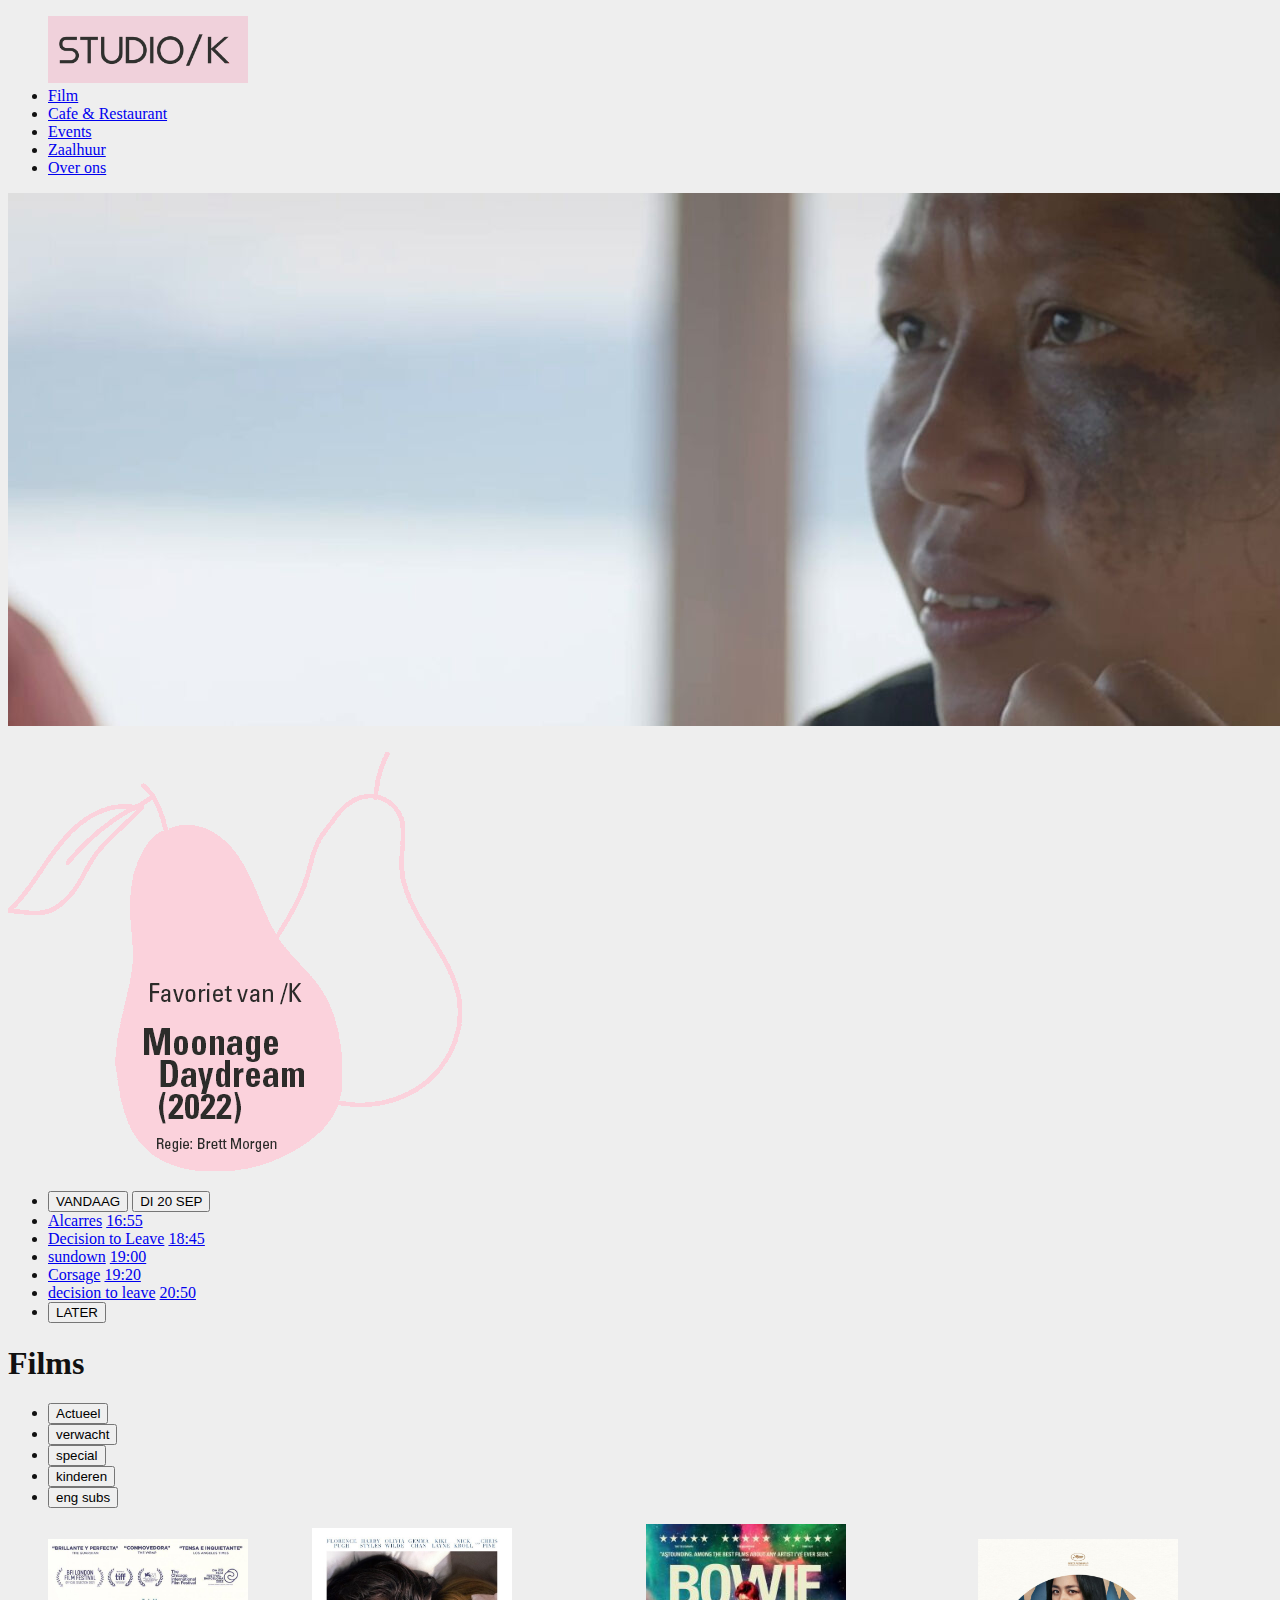
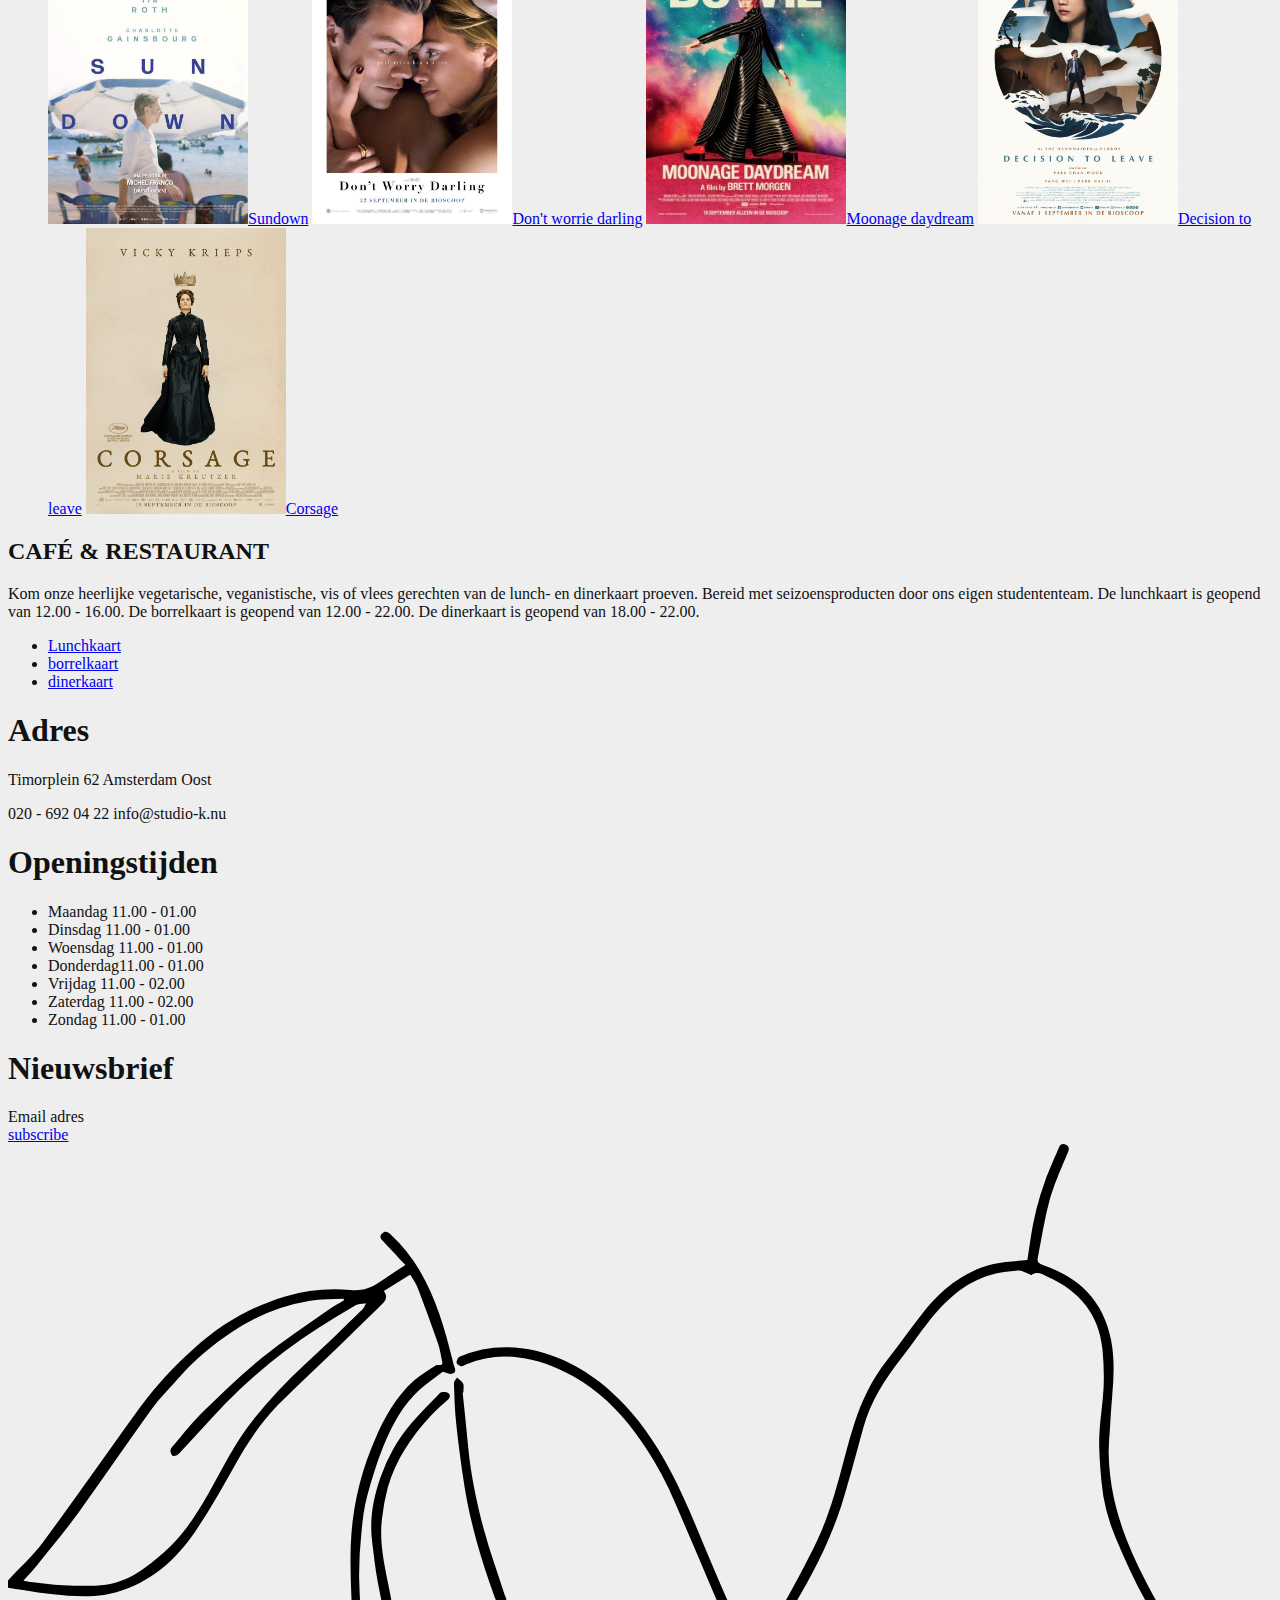
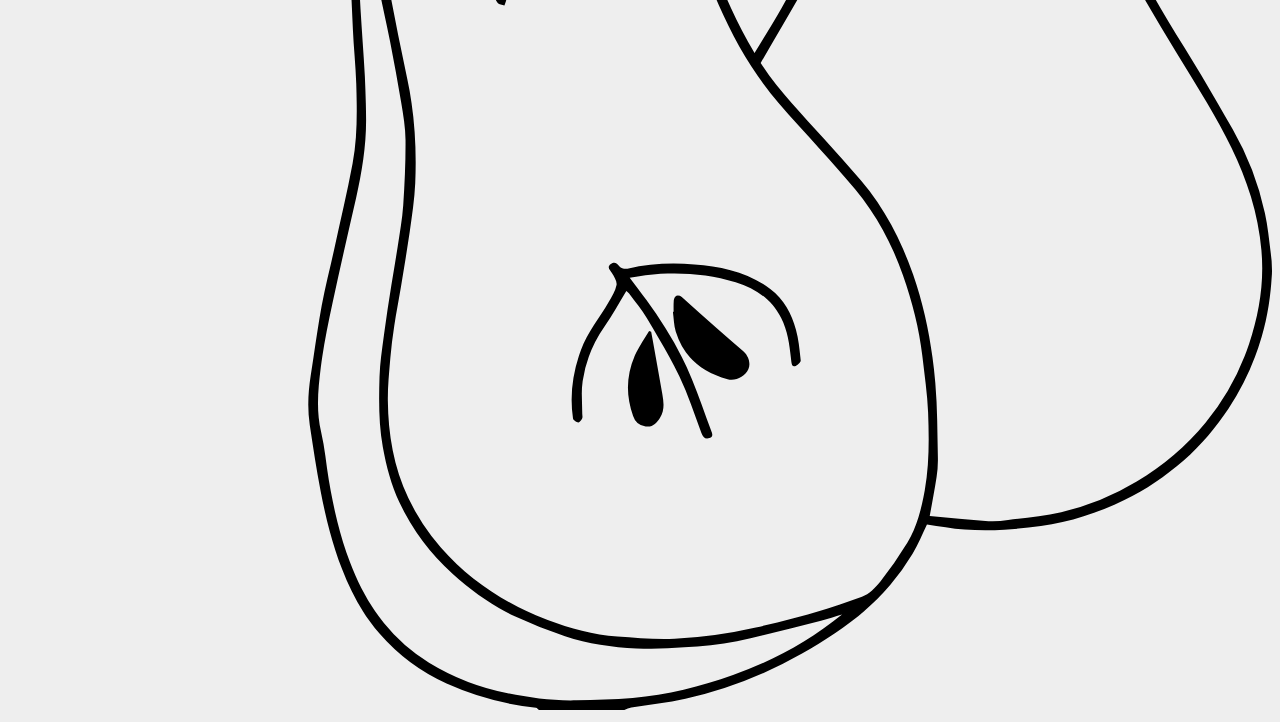
==== index.html @ 89d4f63c "Add files via upload" ====
<!DOCTYPE html>
<html lang="nl">
<head>
    <meta charset="UTF-8">
    <meta name="author" content="Tess van der Sluis">
    <meta name="viewport" content="width=device-width, initial-scale=1">
    <link rel="STYLESHEET" href="styles/style.css" type="text/css">
    <title>studio-k</title>

    <link rel="preconnect" href="https://fonts.googleapis.com"> 
<link rel="preconnect" href="https://fonts.gstatic.com" crossorigin> 
<link href="https://fonts.googleapis.com/css2?family=Open+Sans&display=swap" rel="stylesheet">


<link rel="preconnect" href="https://fonts.googleapis.com"> 
<link rel="preconnect" href="https://fonts.gstatic.com" crossorigin> 
<link href="https://fonts.googleapis.com/css2?family=Open+Sans&family=Roboto:wght@500&display=swap" rel="stylesheet">
</head>


<body>
    <header>
        <nav>
            <ul>
                <img src="images/logo-studio:k.png" alt="logo studio-k" width="200px">
                <li> <a href="#">Film</a></li>
                <li> <a href="#">Cafe & Restaurant</a></li>
                <li> <a href="#">Events</a></li>
                <li> <a href="#">Zaalhuur</a></li>
                <li> <a href="#">Over ons</a></li>
            </ul>
        </nav>
    </header>
    
    <main>
        <section> 
            <img src="images/appelsap.jpg" alt="header foto film">
            <a href=""><img src="images/favorietvank-1.png" alt=""></a>
            <ul>
            <li><button>VANDAAG</button> <button><date>DI 20 SEP</date></button></li>
            <li><a href="#">Alcarres</a> <a href="#"><time> 16:55</time></a></li>
            <li><a href="#">Decision to Leave</a> <a href="#"><time> 18:45</time></a></li>
            <li><a href="#">sundown</a> <a href="#"><time> 19:00</time></a></li>
            <li><a href="#">Corsage</a> <a href="#"><time> 19:20</time></a></li>
            <li><a href="#">decision to leave</a> <a href="#"><time> 20:50</time></a></li>
            <li><button>LATER</button></li>
        </ul>
        </section>

        <section>
            <h1> Films</h1>
            <ul>
                <li><button>Actueel </button></li>
                <li><button>verwacht </button></li>
                <li><button>special </button></li>
                <li><button>kinderen </button></li>
                <li><button>eng subs </button></li>
            </ul>

            <ul>
                <il> <img src="images/Sundown-filmposter-717x1024.jpg" alt="cover film sundown" width="200px"><a href="#">Sundown</a></il>

                <il> <img src="images/2303_pos-691x1024.jpg" width="200px" alt="cover film sundown"><a href="#">Don't worrie darling</a></il>

                <il> <img src="images/daydream.jpeg" width="200px" alt="cover film sundown"><a href="#">Moonage daydream</a></il>

                <il> <img src="images/Decision-to-Leave.jpg" width="200px" alt="cover film sundown"><a href="#">Decision to leave</a></il>

                <il> <img src="images/2217_pos-717x1024.jpg" width="200px" alt="cover film sundown"><a href="#">Corsage</a></il>
            </ul>
        </section>

        <section>
        <h2>CAFÉ & RESTAURANT</h2>
        <p>Kom onze heerlijke vegetarische, veganistische, vis of vlees gerechten van de lunch- en dinerkaart proeven. Bereid met seizoensproducten door ons eigen studententeam.

            De lunchkaart is geopend van 12.00 - 16.00.
            
            De borrelkaart is geopend van 12.00 - 22.00.
            
            De dinerkaart is geopend van 18.00 - 22.00.
        </p>
        <ul>
            <li><a href="#">Lunchkaart</a></li>
            <li><a href="#">borrelkaart</a></li>
            <li><a href="#">dinerkaart</a></li>
        </ul>


        </section>
    </main>
    <footer>
        <h1>Adres</h1>
        <p>Timorplein 62
            Amsterdam Oost</p>

            <p>020 - 692 04 22
                info@studio-k.nu</p>

                <h1>Openingstijden</h1>
                <ul>
                <li>Maandag <time>11.00 - 01.00</time></li> 
                <li>Dinsdag <time>11.00 - 01.00</time></li>
                <li>Woensdag <time>11.00 - 01.00</time></li>
                <li>Donderdag<time>11.00 - 01.00</time></li>
                <li>Vrijdag <time>11.00 - 02.00</time></li>
                <li>Zaterdag <time>11.00 - 02.00</time></li>
                <li>Zondag <time>11.00 - 01.00</time></li>
                </ul>  

                <h1>Nieuwsbrief</h1>
                <form action="email">Email adres</form>
                <a href="#">subscribe</a>

                <img src="images/peer (1).svg" alt="peer">

    </footer>
</body></html>
---- styles/style.css ----
/**************/
/* CSS REMEDY */
/**************/
*, *::after, *::before {
  box-sizing:border-box;  
}

button, summary {
	cursor: pointer;
}





/*********************/
/* CUSTOM PROPERTIES */
/*********************/
:root {
	/* startje */
	--color-text:#111;
	--color-background:#eee;
}





/****************/
/* JOUW STYLING */
/****************/

/* jouw code */

body {
  color:var(--color-text);
  background-color:var(--color-background);
}
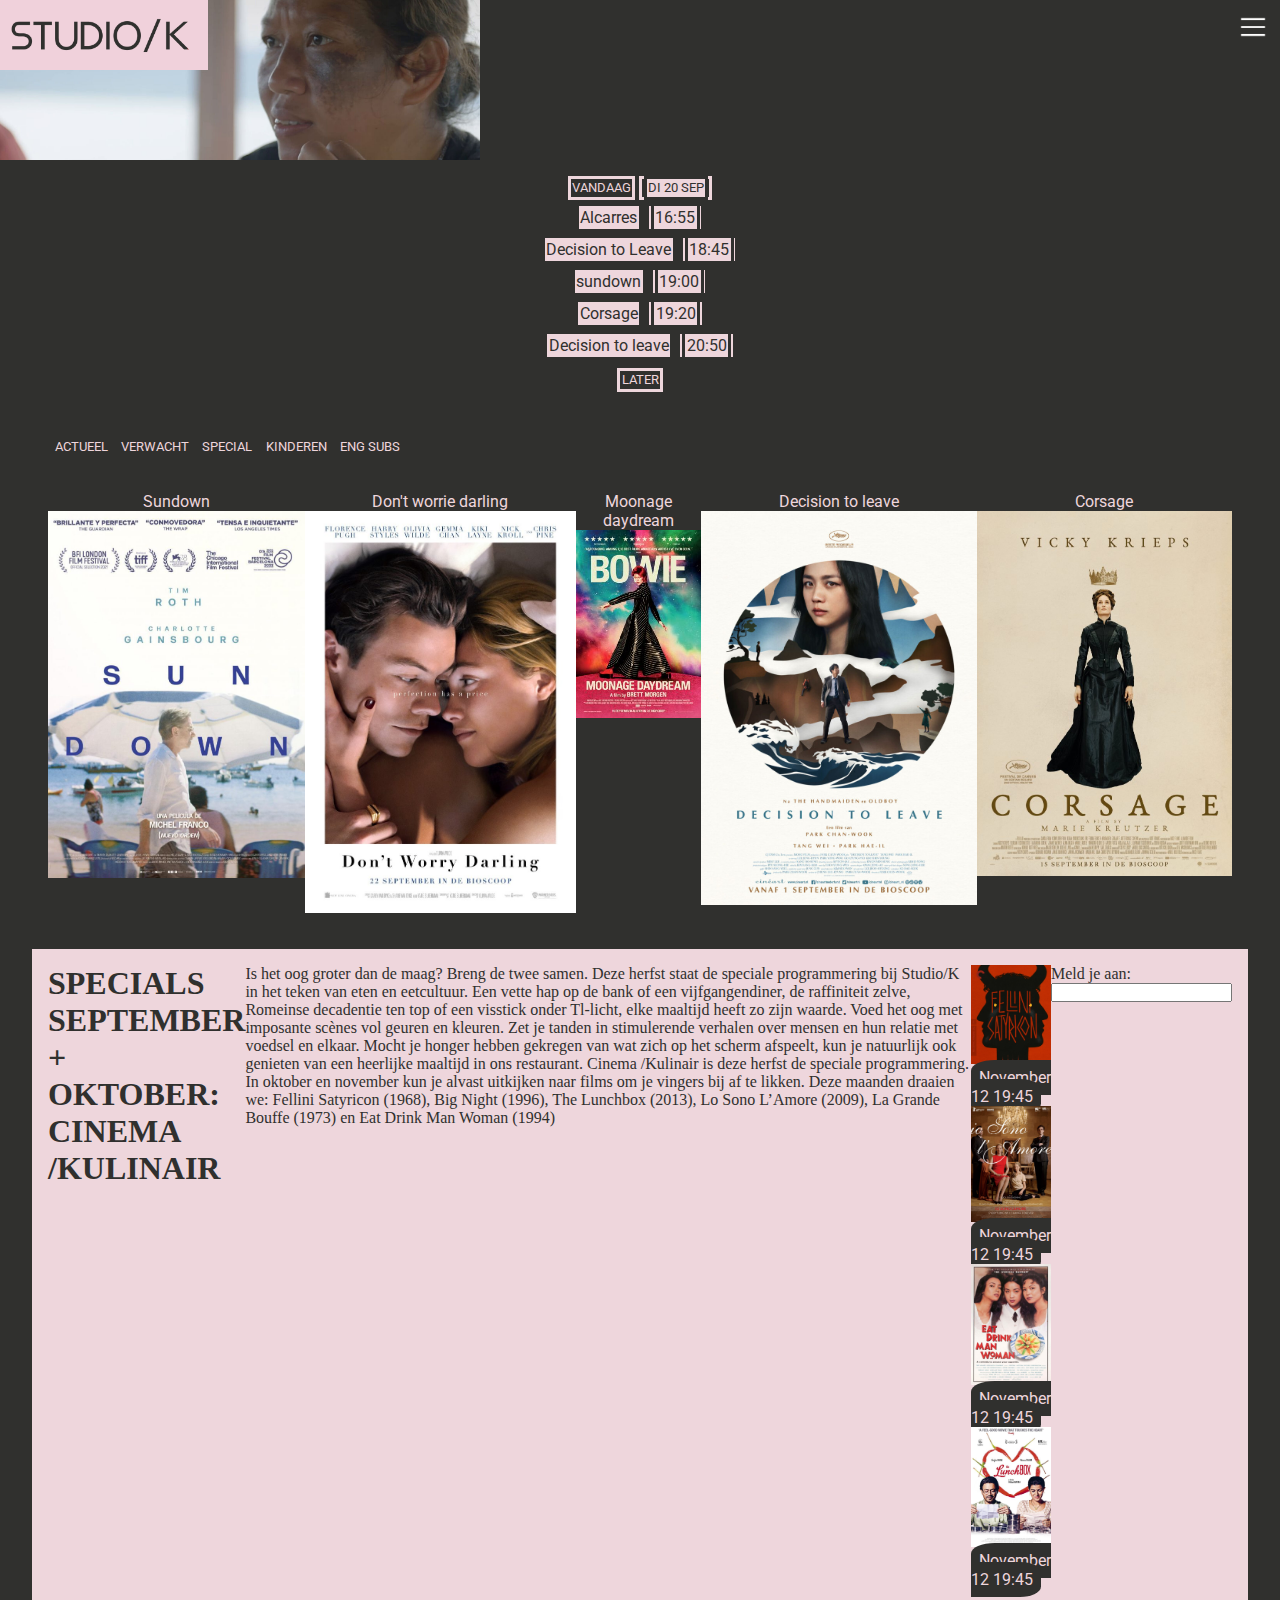
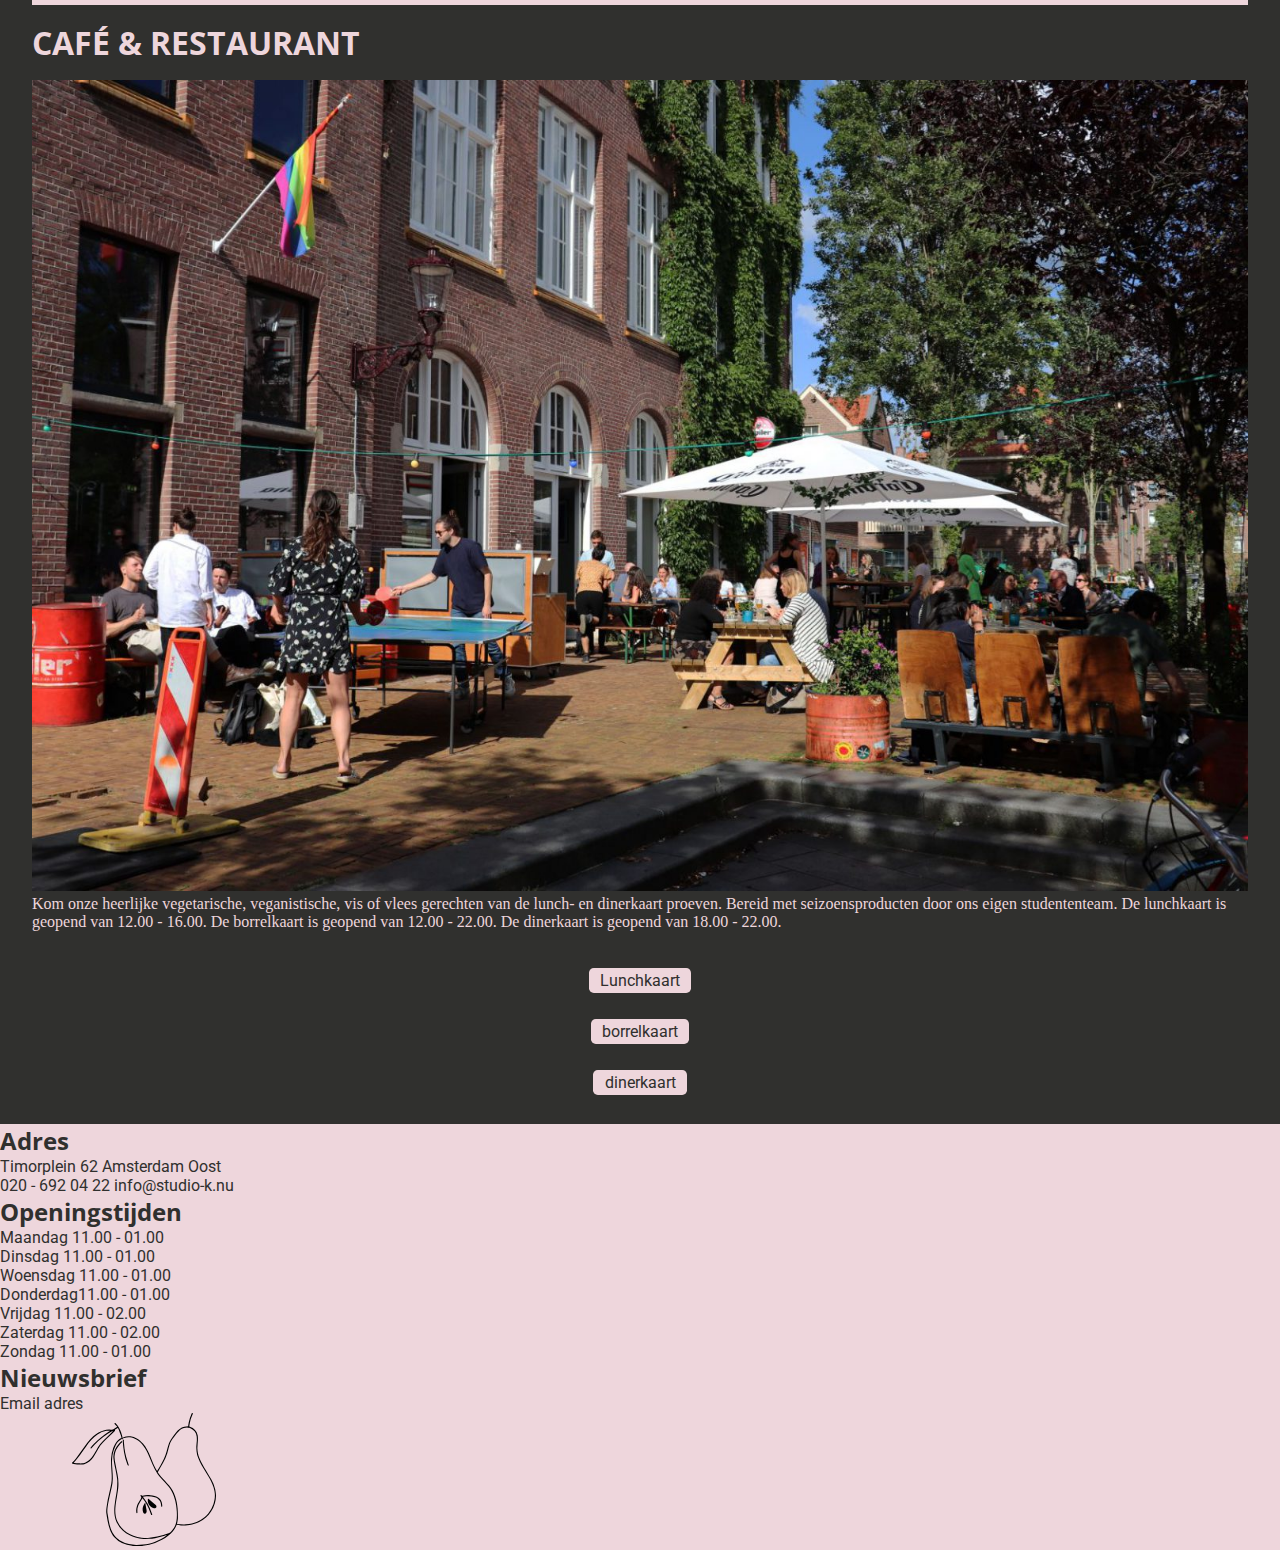
==== commit dd27882f: "Add files via upload" ====
--- a/index.html
+++ b/index.html
@@ -5,6 +5,7 @@
     <meta name="author" content="Tess van der Sluis">
     <meta name="viewport" content="width=device-width, initial-scale=1">
     <link rel="STYLESHEET" href="styles/style.css" type="text/css">
+    <link rel="STYLESHEET" href="styles/style1.css" type="text/css">
     <title>studio-k</title>
 
     <link rel="preconnect" href="https://fonts.googleapis.com"> 
@@ -20,13 +21,14 @@
 
 <body>
     <header>
+        <a href="file:///Users/tessvdsluis/Documents/basiswebsite-2/index.html#"><img src="images/logo-studio:k.png" alt="logo studio-k"></a>
+        <button><img src="images/hamburger.png" alt="menu"></button>
         <nav>
             <ul>
-                <img src="images/logo-studio:k.png" alt="logo studio-k" width="200px">
                 <li> <a href="#">Film</a></li>
                 <li> <a href="#">Cafe & Restaurant</a></li>
                 <li> <a href="#">Events</a></li>
-                <li> <a href="#">Zaalhuur</a></li>
+                <li> <a href="file:///Users/tessvdsluis/Documents/basiswebsite-2/index2.html">Zaalhuur</a></li>
                 <li> <a href="#">Over ons</a></li>
             </ul>
         </nav>
@@ -34,19 +36,20 @@
     
     <main>
         <section> 
-            <img src="images/appelsap.jpg" alt="header foto film">
+            <h1> Kalender</h1>
             <a href=""><img src="images/favorietvank-1.png" alt=""></a>
             <ul>
-            <li><button>VANDAAG</button> <button><date>DI 20 SEP</date></button></li>
+            <li><button>VANDAAG</button> <img src="" alt=""> <button><date>DI 20 SEP</date></button></li>
             <li><a href="#">Alcarres</a> <a href="#"><time> 16:55</time></a></li>
             <li><a href="#">Decision to Leave</a> <a href="#"><time> 18:45</time></a></li>
             <li><a href="#">sundown</a> <a href="#"><time> 19:00</time></a></li>
             <li><a href="#">Corsage</a> <a href="#"><time> 19:20</time></a></li>
-            <li><a href="#">decision to leave</a> <a href="#"><time> 20:50</time></a></li>
+            <li><a href="#">Decision to leave</a> <a href="#"><time> 20:50</time></a></li>
             <li><button>LATER</button></li>
         </ul>
         </section>
 
+    
         <section>
             <h1> Films</h1>
             <ul>
@@ -57,23 +60,57 @@
                 <li><button>eng subs </button></li>
             </ul>
 
+           
             <ul>
-                <il> <img src="images/Sundown-filmposter-717x1024.jpg" alt="cover film sundown" width="200px"><a href="#">Sundown</a></il>
+                <li> <a href="">Sundown<img src="images/Sundown-filmposter-717x1024.jpg" alt="cover film sundown"></a></li>
 
-                <il> <img src="images/2303_pos-691x1024.jpg" width="200px" alt="cover film sundown"><a href="#">Don't worrie darling</a></il>
+                <li> <a href="">Don't worrie darling<img src="images/2303_pos-691x1024.jpg" alt="cover film sundown"></a></li>
 
-                <il> <img src="images/daydream.jpeg" width="200px" alt="cover film sundown"><a href="#">Moonage daydream</a></il>
+                <li> <a href="#">Moonage daydream<img src="images/daydream.jpeg" alt="cover film sundown"></a></li>
 
-                <il> <img src="images/Decision-to-Leave.jpg" width="200px" alt="cover film sundown"><a href="#">Decision to leave</a></il>
+                <li> <a href="#">Decision to leave <img src="images/Decision-to-Leave.jpg"  alt="cover film sundown"></a></li>
 
-                <il> <img src="images/2217_pos-717x1024.jpg" width="200px" alt="cover film sundown"><a href="#">Corsage</a></il>
+                <li> <a href="#">Corsage <img src="images/2217_pos-717x1024.jpg" alt="cover film sundown"></a></li>
             </ul>
         </section>
 
         <section>
+            <h1>SPECIALS
+                SEPTEMBER + OKTOBER: CINEMA /KULINAIR</h1>
+            <p>
+                Is het oog groter dan de maag? Breng de twee samen. Deze herfst staat de speciale programmering bij Studio/K in het teken van 
+                eten en eetcultuur. Een vette hap op de bank of een vijfgangendiner, de raffiniteit zelve, Romeinse decadentie ten top of een visstick 
+                onder Tl-licht, elke maaltijd heeft zo zijn waarde. Voed het oog met imposante scènes vol geuren en kleuren. Zet je tanden in stimulerende 
+                verhalen over mensen en hun relatie met voedsel en elkaar. Mocht je honger hebben gekregen van wat zich op het scherm afspeelt, 
+                kun je natuurlijk ook genieten van een heerlijke maaltijd in ons restaurant. Cinema /Kulinair is deze herfst de speciale programmering. 
+                In oktober en november kun je alvast uitkijken naar films om je vingers bij af te likken. Deze maanden draaien we: Fellini Satyricon (1968), 
+                Big Night (1996), The Lunchbox (2013), Lo Sono L’Amore (2009), La Grande Bouffe (1973) en Eat Drink Man Woman (1994)
+            </p>
+
+            <ul>
+                <li> <a href=""><img src="images/fellini-poster-420x522.png" alt="cover film sundown" width="200px"></a><a href="#"><time>November 12 19:45</time></a></li>
+
+                <li> <a href=""><img src="images/filmposter--420x609.jpg" width="200px" alt="cover film sundown"></a><a href="#"><time>November 12 19:45</time></a></li>
+
+                <li> <a href=""><img src="images/eat-drink.-poster--420x636.jpg" width="200px" alt="cover film sundown"></a><a href="#"><time>November 12 19:45</time></a></li>
+
+                <li> <a href=""><img src="images/Lunchbox-filmposter-420x630.jpg" width="200px" alt="cover film sundown"></a> <a href="#"><time>November 12 19:45</time></a></li>
+            </ul>
+
+            <form>
+                <label for="fname"> Meld je aan:</label>
+                <input type="text"  name="fname">
+            </form>
+
+        </section>
+
+
+        <section>
         <h2>CAFÉ & RESTAURANT</h2>
+        <img src="images/IMG_1608X-1536x1024.jpeg" alt="Restaurant" width="400px">
         <p>Kom onze heerlijke vegetarische, veganistische, vis of vlees gerechten van de lunch- en dinerkaart proeven. Bereid met seizoensproducten door ons eigen studententeam.
 
+            
             De lunchkaart is geopend van 12.00 - 16.00.
             
             De borrelkaart is geopend van 12.00 - 22.00.
@@ -81,23 +118,26 @@
             De dinerkaart is geopend van 18.00 - 22.00.
         </p>
         <ul>
-            <li><a href="#">Lunchkaart</a></li>
-            <li><a href="#">borrelkaart</a></li>
-            <li><a href="#">dinerkaart</a></li>
+            <li><a href="https://studio-k.nu/wp-content/uploads/2022/09/Lunchkaart-_Kraut_September22.pdf">Lunchkaart</a></li>
+
+            <li><a href="https://studio-k.nu/wp-content/uploads/2022/05/borrelkaart-APRIL22-DEF.pdf">borrelkaart</a></li>
+
+            <li><a href="https://studio-k.nu/wp-content/uploads/2022/10/kraut_dinerkaart_okt22.pdf">dinerkaart</a></li>
         </ul>
+        </section>
+
+    </main>
 
 
-        </section>
-    </main>
     <footer>
-        <h1>Adres</h1>
+        <h2>Adres</h2>
         <p>Timorplein 62
             Amsterdam Oost</p>
 
             <p>020 - 692 04 22
                 info@studio-k.nu</p>
 
-                <h1>Openingstijden</h1>
+                <h2>Openingstijden</h2>
                 <ul>
                 <li>Maandag <time>11.00 - 01.00</time></li> 
                 <li>Dinsdag <time>11.00 - 01.00</time></li>
@@ -108,13 +148,18 @@
                 <li>Zondag <time>11.00 - 01.00</time></li>
                 </ul>  
 
-                <h1>Nieuwsbrief</h1>
+                <h2>Nieuwsbrief</h2>
                 <form action="email">Email adres</form>
                 <a href="#">subscribe</a>
 
                 <img src="images/peer (1).svg" alt="peer">
 
     </footer>
-</body></html>
+
+<script src="scripts/script.js"> </script>
+
+</body>
+
+</html>
 
 
--- a/styles/style.css
+++ b/styles/style.css
@@ -2,38 +2,93 @@
 /* CSS REMEDY */
 /**************/
 *, *::after, *::before {
-  box-sizing:border-box;  
+  box-sizing:border-box;
 }
 
 button, summary {
-	cursor: pointer;
+    cursor: pointer;
 }
-
-
-
 
 
 /*********************/
 /* CUSTOM PROPERTIES */
 /*********************/
 :root {
-	/* startje */
-	--color-text:#111;
-	--color-background:#eee;
+
+    --color-text:#EED6DC;
+    --color-background:#30302e;
+    --color-accent-background: #EED6DC;
 }
-
-
-
-
 
 /****************/
 /* JOUW STYLING */
 /****************/
 
-/* jouw code */
-
-body {
-  color:var(--color-text);
-  background-color:var(--color-background);
+header a img {
+  width: 13em;
 }
 
+header button {
+  background-color: var(--color-background);
+  position: absolute;
+  top: 0;
+  right: 0;
+  width: 4em;
+  padding: 0.8em;
+  z-index: 2;
+}
+
+nav {
+  position: absolute;
+  background-color: var(--color-background);
+  padding: 2em;
+  right: 0;
+  top: 0;
+  display:none;
+
+}
+
+
+button {
+  font-family:'Roboto', sans-serif;
+}
+  
+
+main {
+  margin-left: 1em;
+  margin-right: 1em;
+}
+
+
+
+/**********************/
+/* HAMBURGER MENU */
+/*********************/
+
+/* wanneer er geklikt wordt: */
+nav.toonMenu {
+  display:unset; 
+}
+
+
+/**********/
+/* FOOTER */
+/**********/
+
+footer {
+  background-color:var(--color-accent-background);
+  color: var(--color-background);
+  font-family:'Roboto', sans-serif;
+  
+}
+
+footer img {
+  max-width: 9em;
+}
+
+
+header nav ul img {
+ 
+  align-items: flex-end;
+  
+  }
--- a/styles/style1.css
+++ b/styles/style1.css
@@ -0,0 +1,237 @@
+/**************/
+/* CSS REMEDY */
+/**************/
+*, *::after, *::before {
+  box-sizing:border-box;
+     margin: 0;
+    padding: 0;
+}
+
+button, summary {
+    cursor: pointer;
+    border:  none;
+    background-color: unset;
+}
+img{
+  width:100%;
+}
+
+
+/*********************/
+/* CUSTOM PROPERTIES */
+/*********************/
+:root {
+    /* startje */
+    --color-text:#EED6DC;
+    --color-background:#30302e;
+    --color-accent-background: #EED6DC;
+}
+
+
+/****************/
+/* JOUW STYLING */
+/****************/
+body {
+  color:var(--color-text);
+  background-color:var(--color-background);
+}
+
+
+li {
+  font-family:'Roboto', sans-serif;
+  color: var(--color-background);
+  list-style: none;
+}
+
+a {
+  font-family:'Roboto', sans-serif;
+  color: var(--color-text);
+  text-decoration: none;
+
+}
+
+
+h2 {
+  font-family: 'Open Sans', sans-serif;
+  
+}
+
+
+/****************/
+/* HEADER */
+/****************/
+
+header {
+  background-image: url(../images/appelsap.jpg);
+  background-size:contain;
+  background-repeat:no-repeat;
+  /* padding-top: 4em; */
+  height: 10em;
+}
+
+section:nth-child(1) img {
+  display:none;
+}
+
+
+
+
+/************/
+/* CALENDER*/
+/************/
+
+section:nth-of-type(1) h1 {
+  display:none;
+  }
+
+section:nth-of-type(1) ul {
+  margin-top:1em;
+  margin-bottom: 1em;
+  text-align: center;
+  
+}
+
+
+section:nth-of-type(1) > ul li button {
+  color:var(--color-text);
+  background-color:var(--color-background);
+  padding:0.1em;
+  border:solid;
+  border-color: var(--color-accent-background);
+  
+}
+
+section:nth-of-type(1) ul li button date {
+  color:var(--color-background);
+  background-color:var(--color-accent-background);
+  padding:0.1em;
+  border:solid;
+  border-color: var(--color-background);
+}
+
+section:nth-of-type(1) > ul li {
+  height: 2em;
+}
+
+section:nth-of-type(1) ul li time {
+  color:var(--color-background);
+  background-color:var(--color-accent-background);
+  padding:0.1em;
+  border:solid;
+  border-color: var(--color-background);
+}
+
+section:nth-of-type(1) > ul li a {
+  background-color: var(--color-accent-background);
+  color:var(--color-background);
+  border:solid;
+  border-color: var(--color-background);
+  padding:0.1em;
+} 
+
+
+
+/********************/
+/* AANKOMENDE FILMS */
+/*********************/
+
+
+section {
+  margin: 1em 1em;
+}
+section:nth-of-type(2) h1 {
+display:none;
+}
+
+section:nth-of-type(2) ul {
+  display: flex;
+  padding: 1em;
+}
+
+section:nth-of-type(2) ul li button {
+  color: var(--color-text);
+  padding: 0.5em;
+  text-align: justify;
+  text-transform: uppercase;
+  
+}
+
+section:nth-of-type(2) ul li {
+  text-align: center;
+
+ }
+
+
+/************/
+/* SPECIALS */
+/************/
+
+section:nth-of-type(3) {
+  background-color: var(--color-accent-background);
+  margin:1em;
+  padding: 1em;
+  display: flex;
+ 
+  
+}
+
+section:nth-of-type(3) h1, p, form label{
+  color: var(--color-background);
+}
+
+section:nth-of-type(3) time {
+  background-color: var(--color-background);
+  color: var(--color-text);
+  padding: 0.5em;
+  border-radius: 30%;
+}
+
+section:nth-of-type(3) h1, p {
+  flex-direction: column;
+}
+
+section:nth-of-type(3) ul, form {
+  flex-direction: column;
+}
+
+/*********************/
+/* CAFE & RESTAURANT */
+/*********************/
+
+section:nth-of-type(4) h2 {
+  font-size: 2em;
+  padding-bottom: 0.5em;
+}
+
+section:nth-of-type(4) p {
+  color: var(--color-text);
+  padding-bottom: .5em;
+}
+
+section:nth-of-type(4) a {
+  background-color: var(--color-accent-background);
+  color:var(--color-background);
+  margin: .3em;
+  padding: .2em .7em;
+  border-radius: 0.3em;
+}
+
+section:nth-of-type(4) li {
+  text-align:center;
+  margin: 2em 0 2em 0 ;
+}
+
+
+
+
+
+
+
+
+
+
+
+
+
+
+
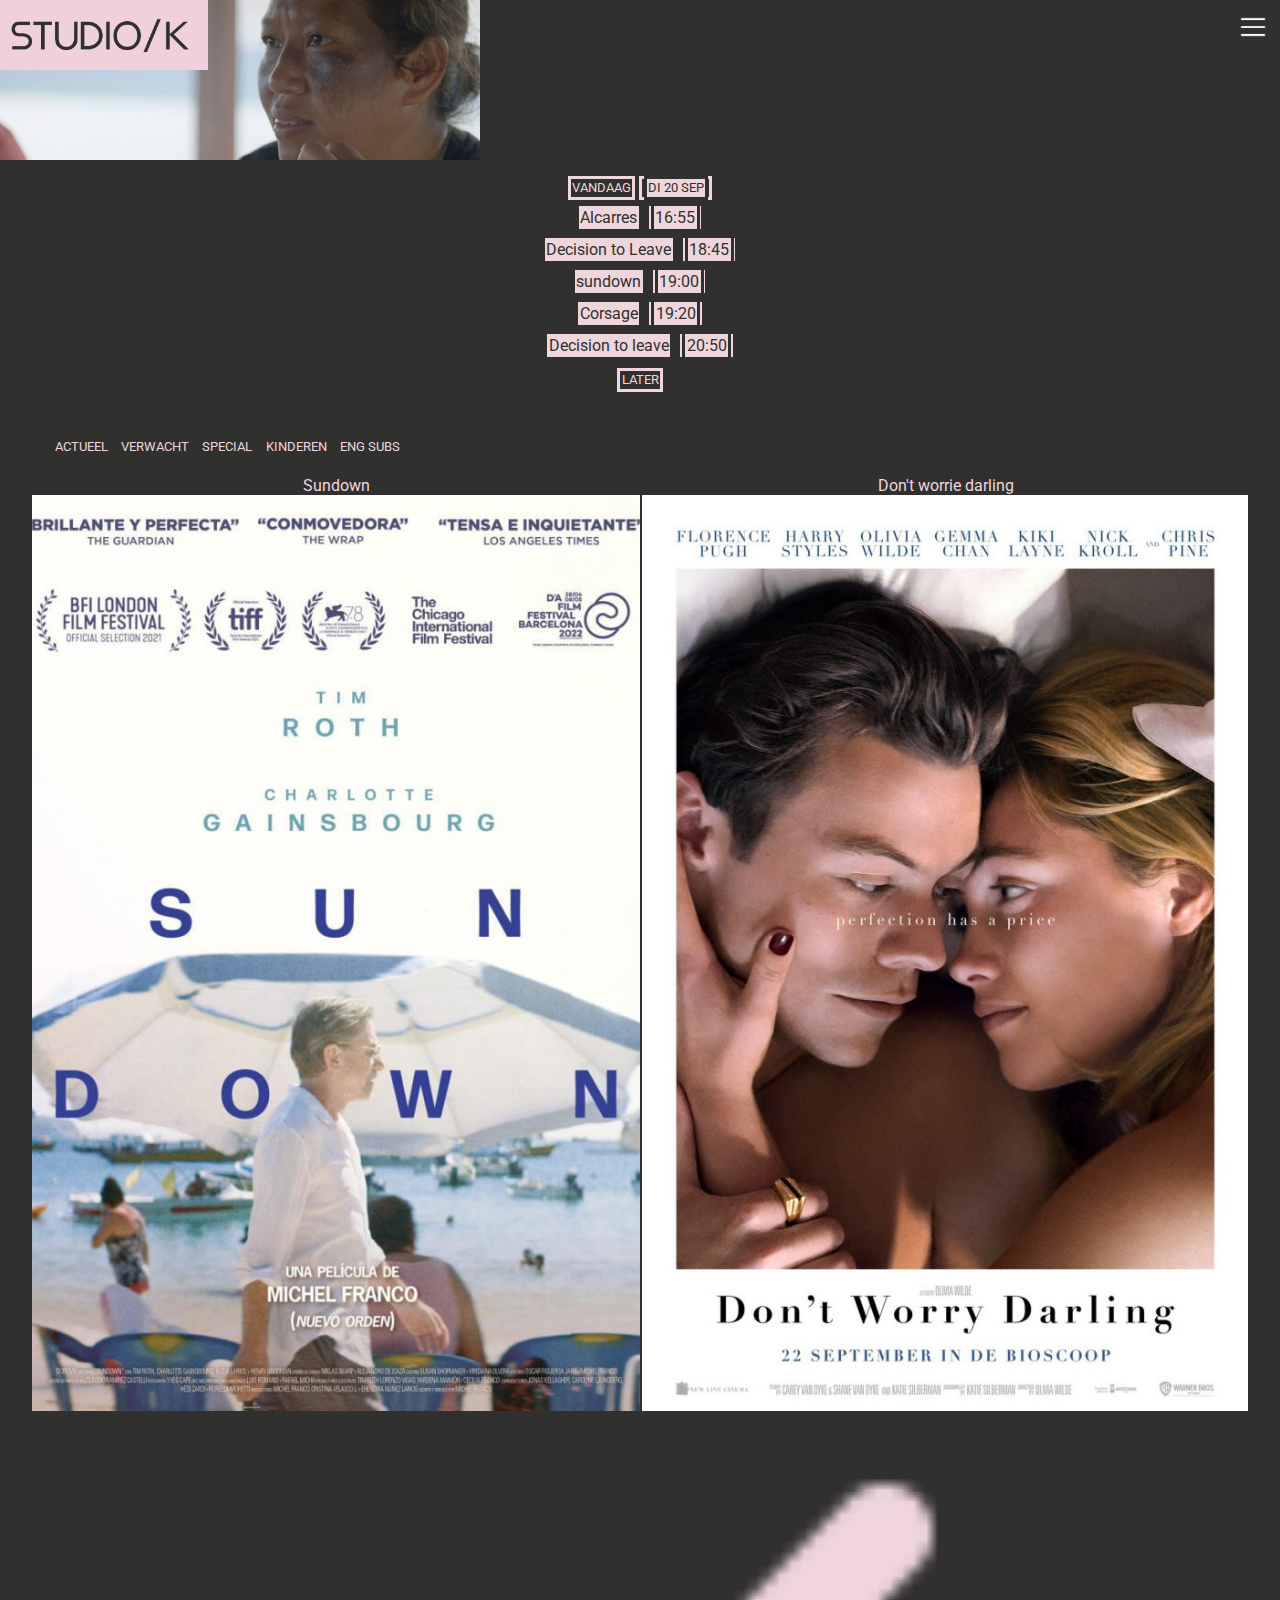
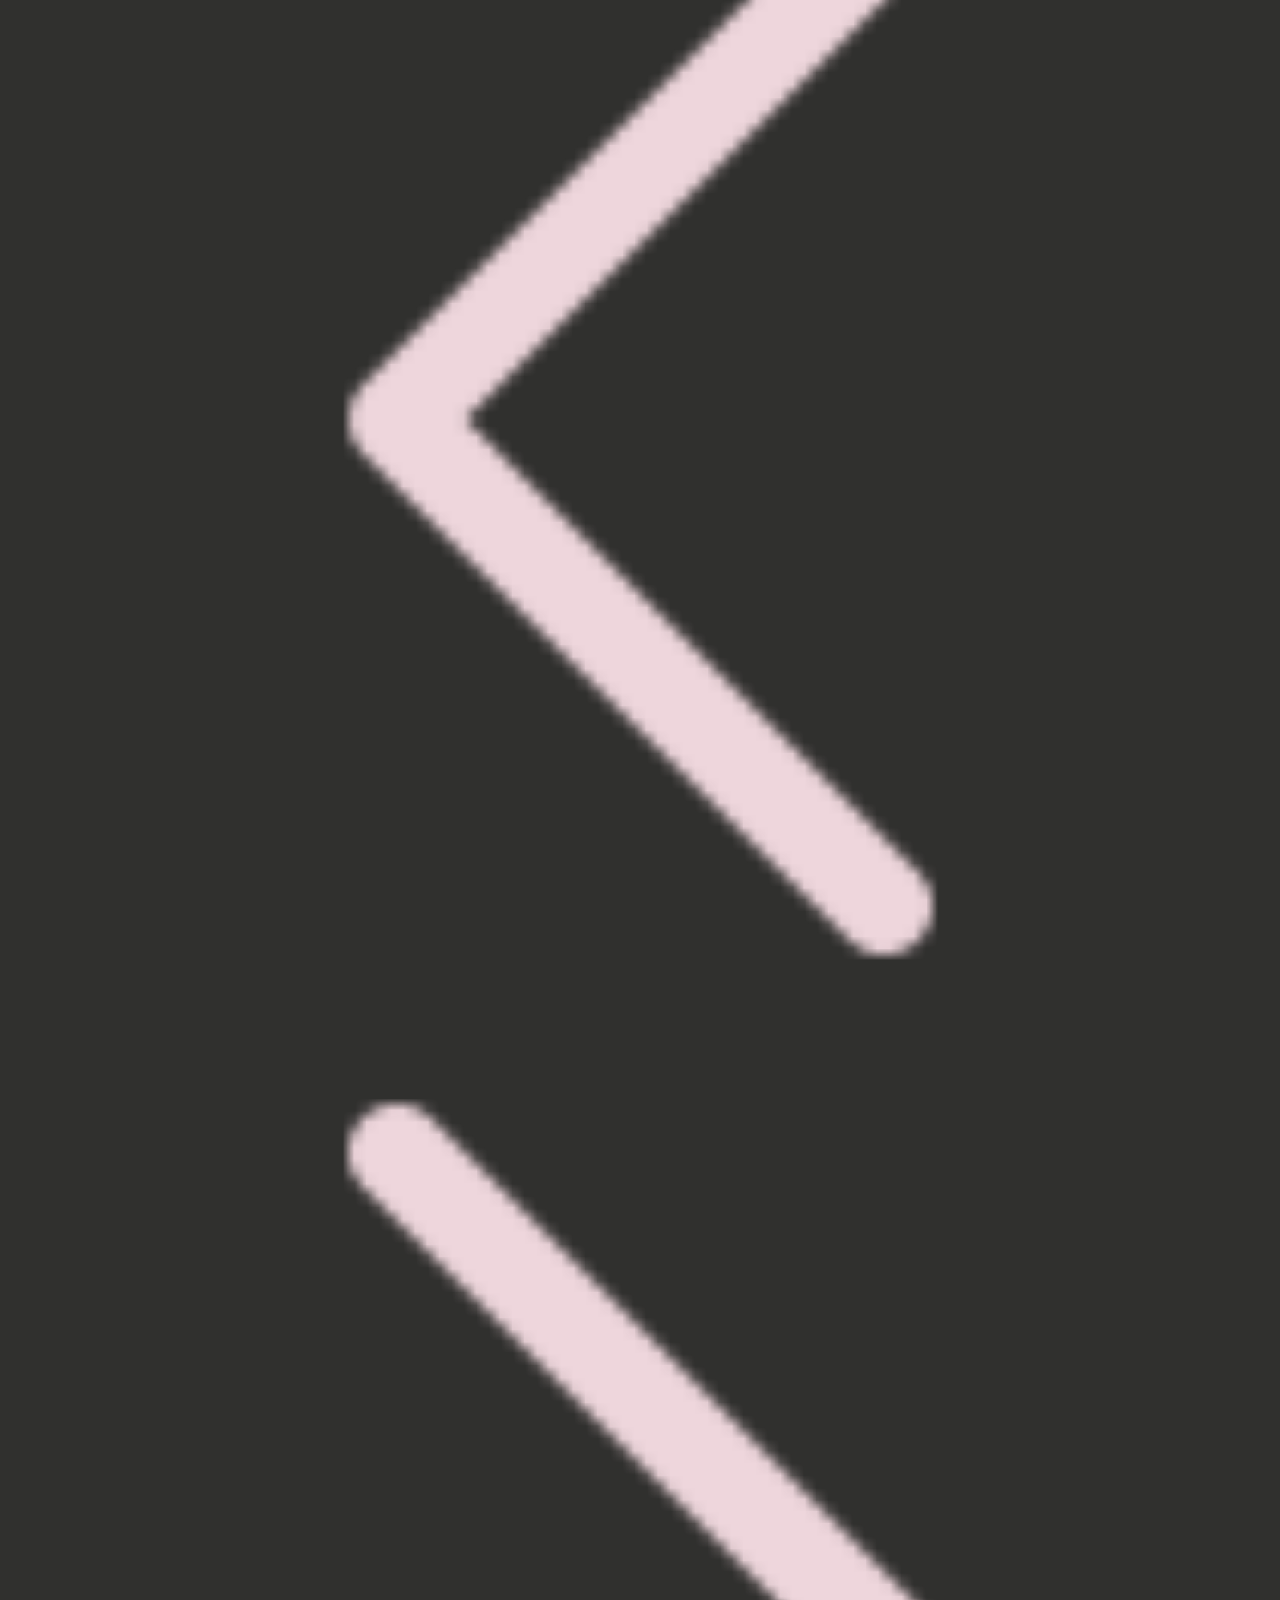
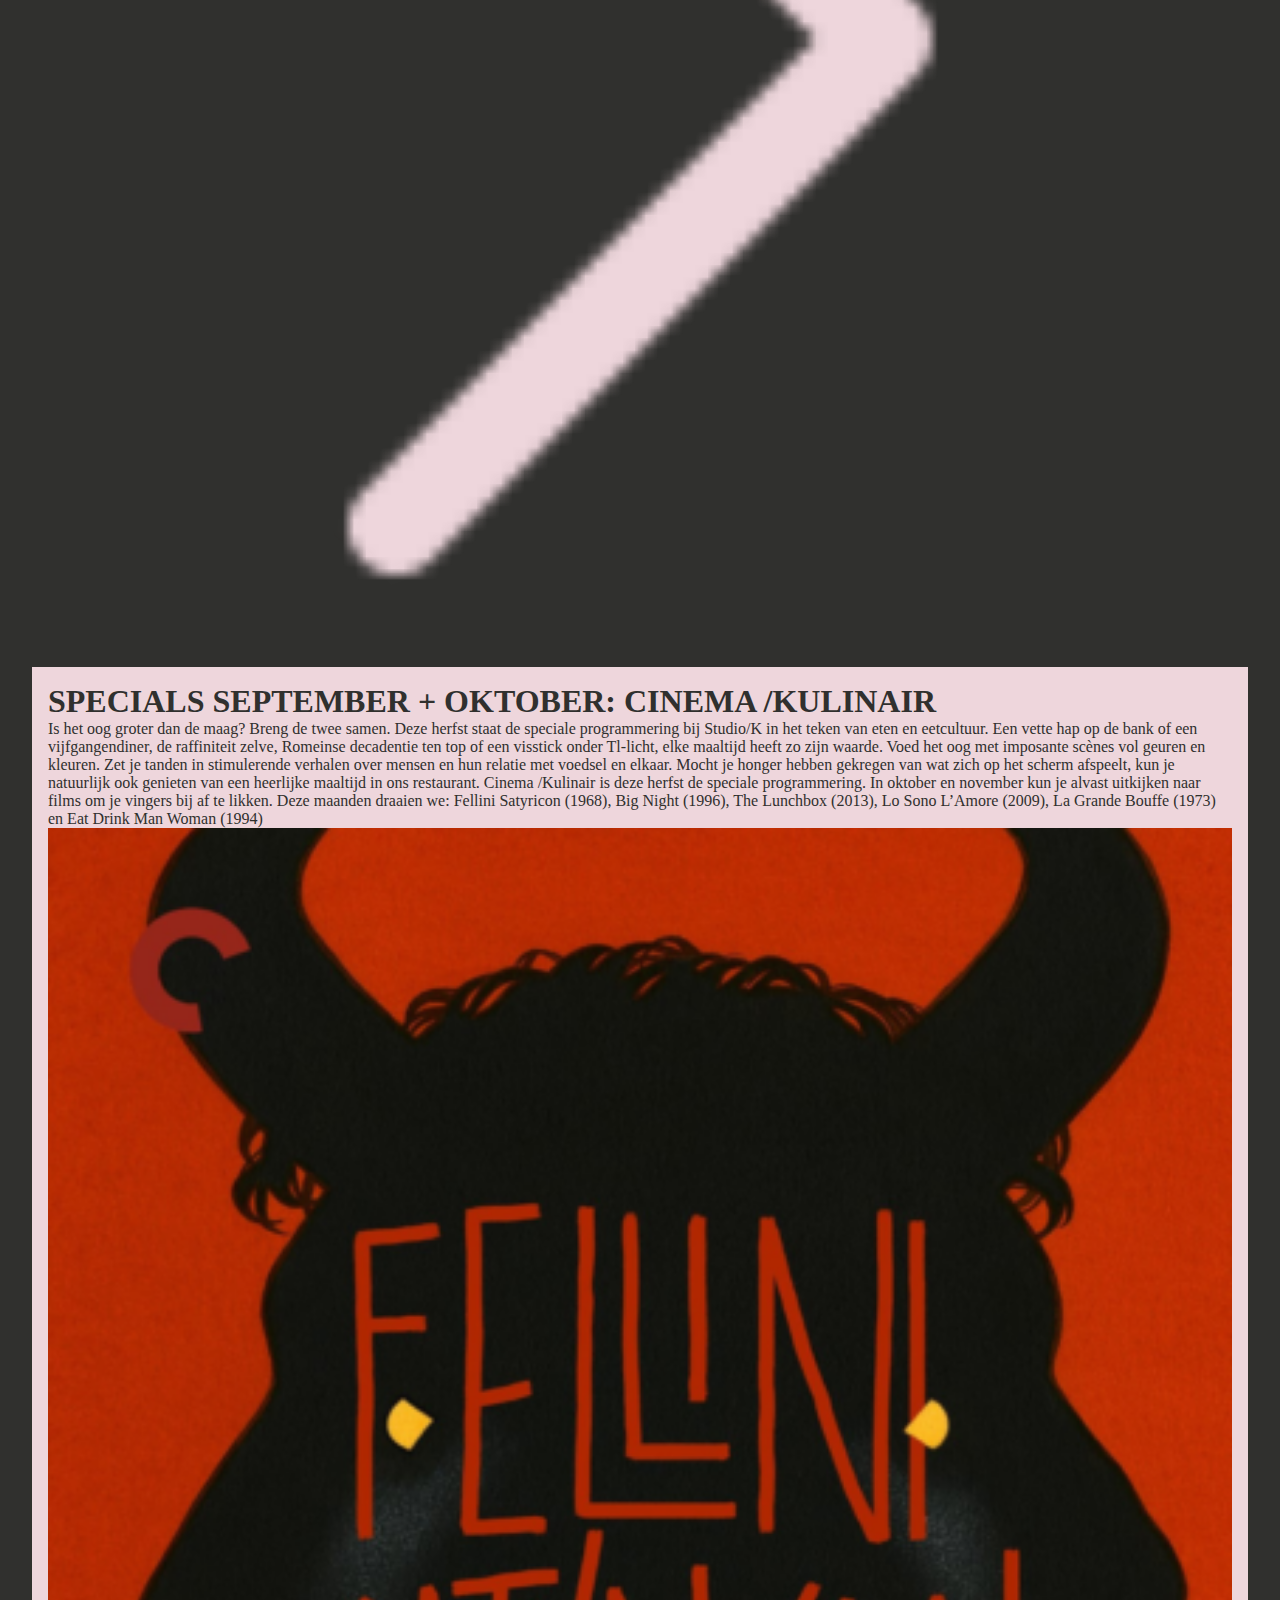
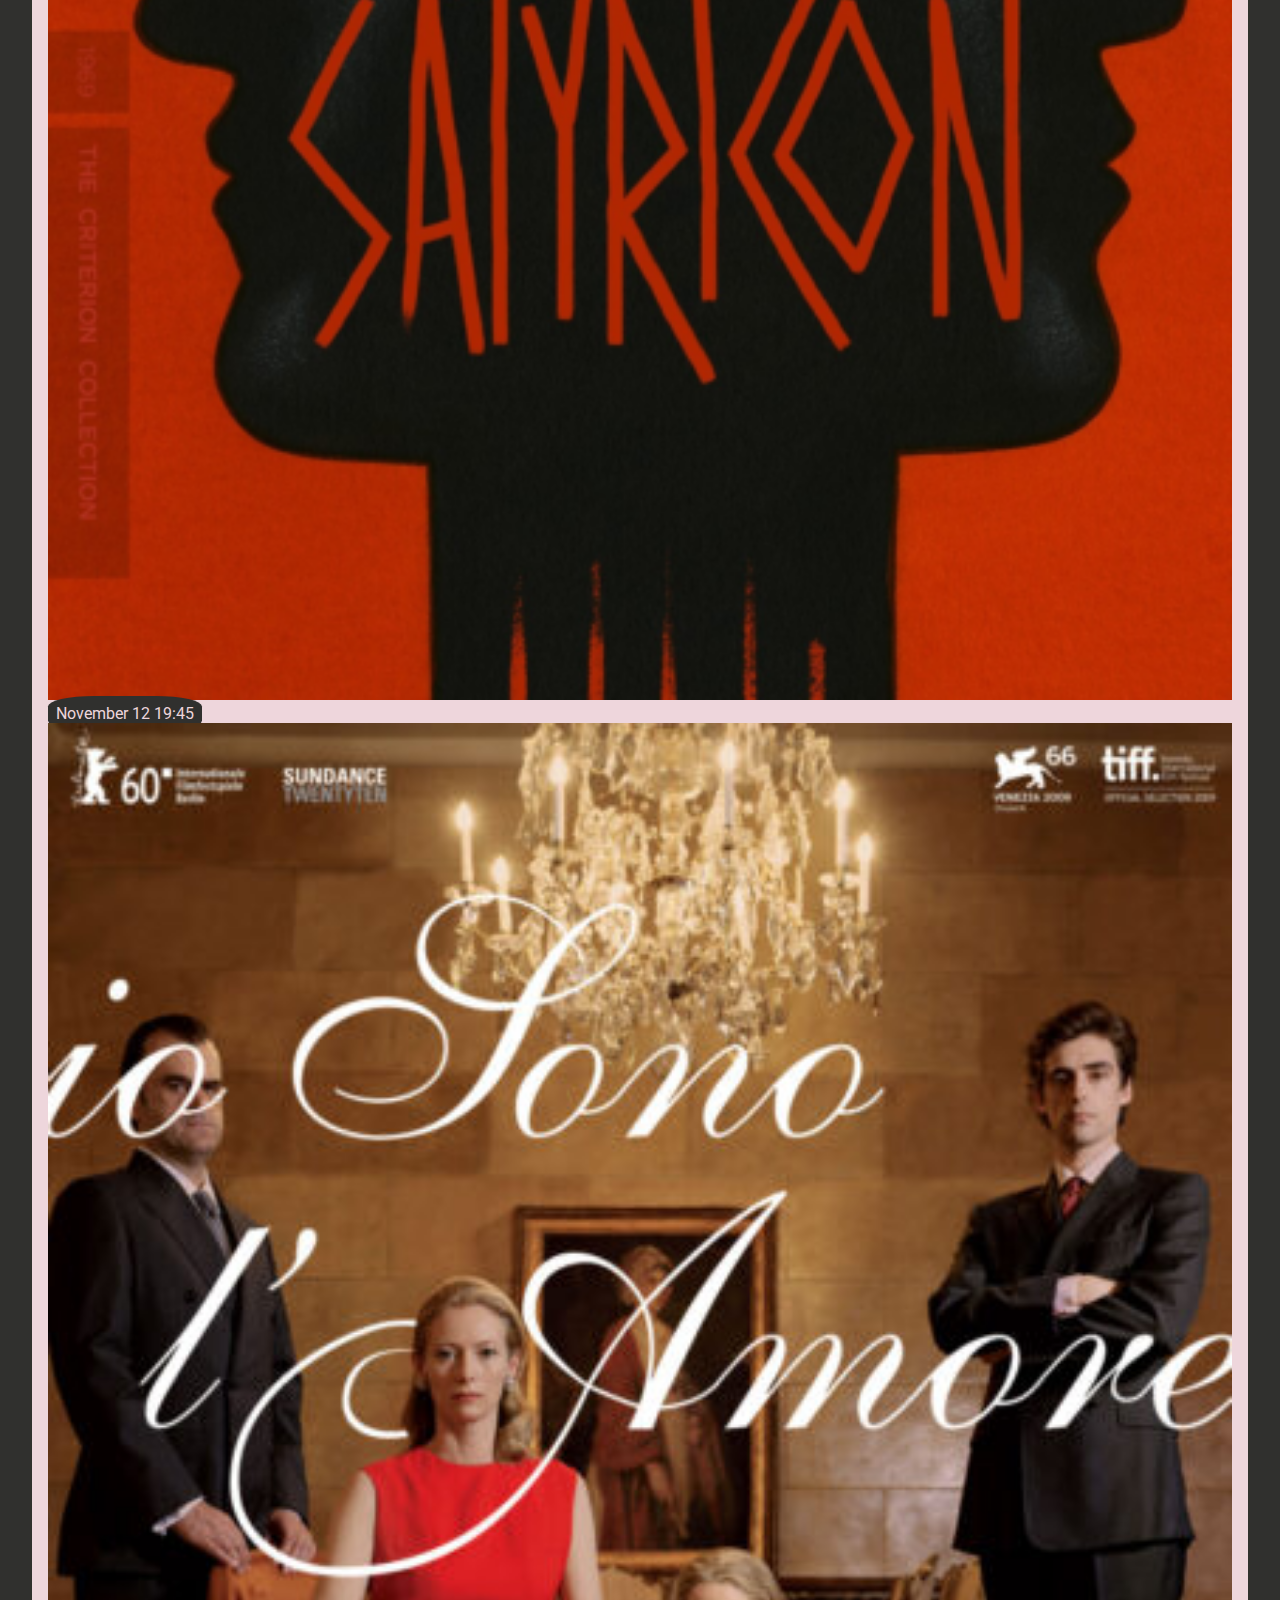
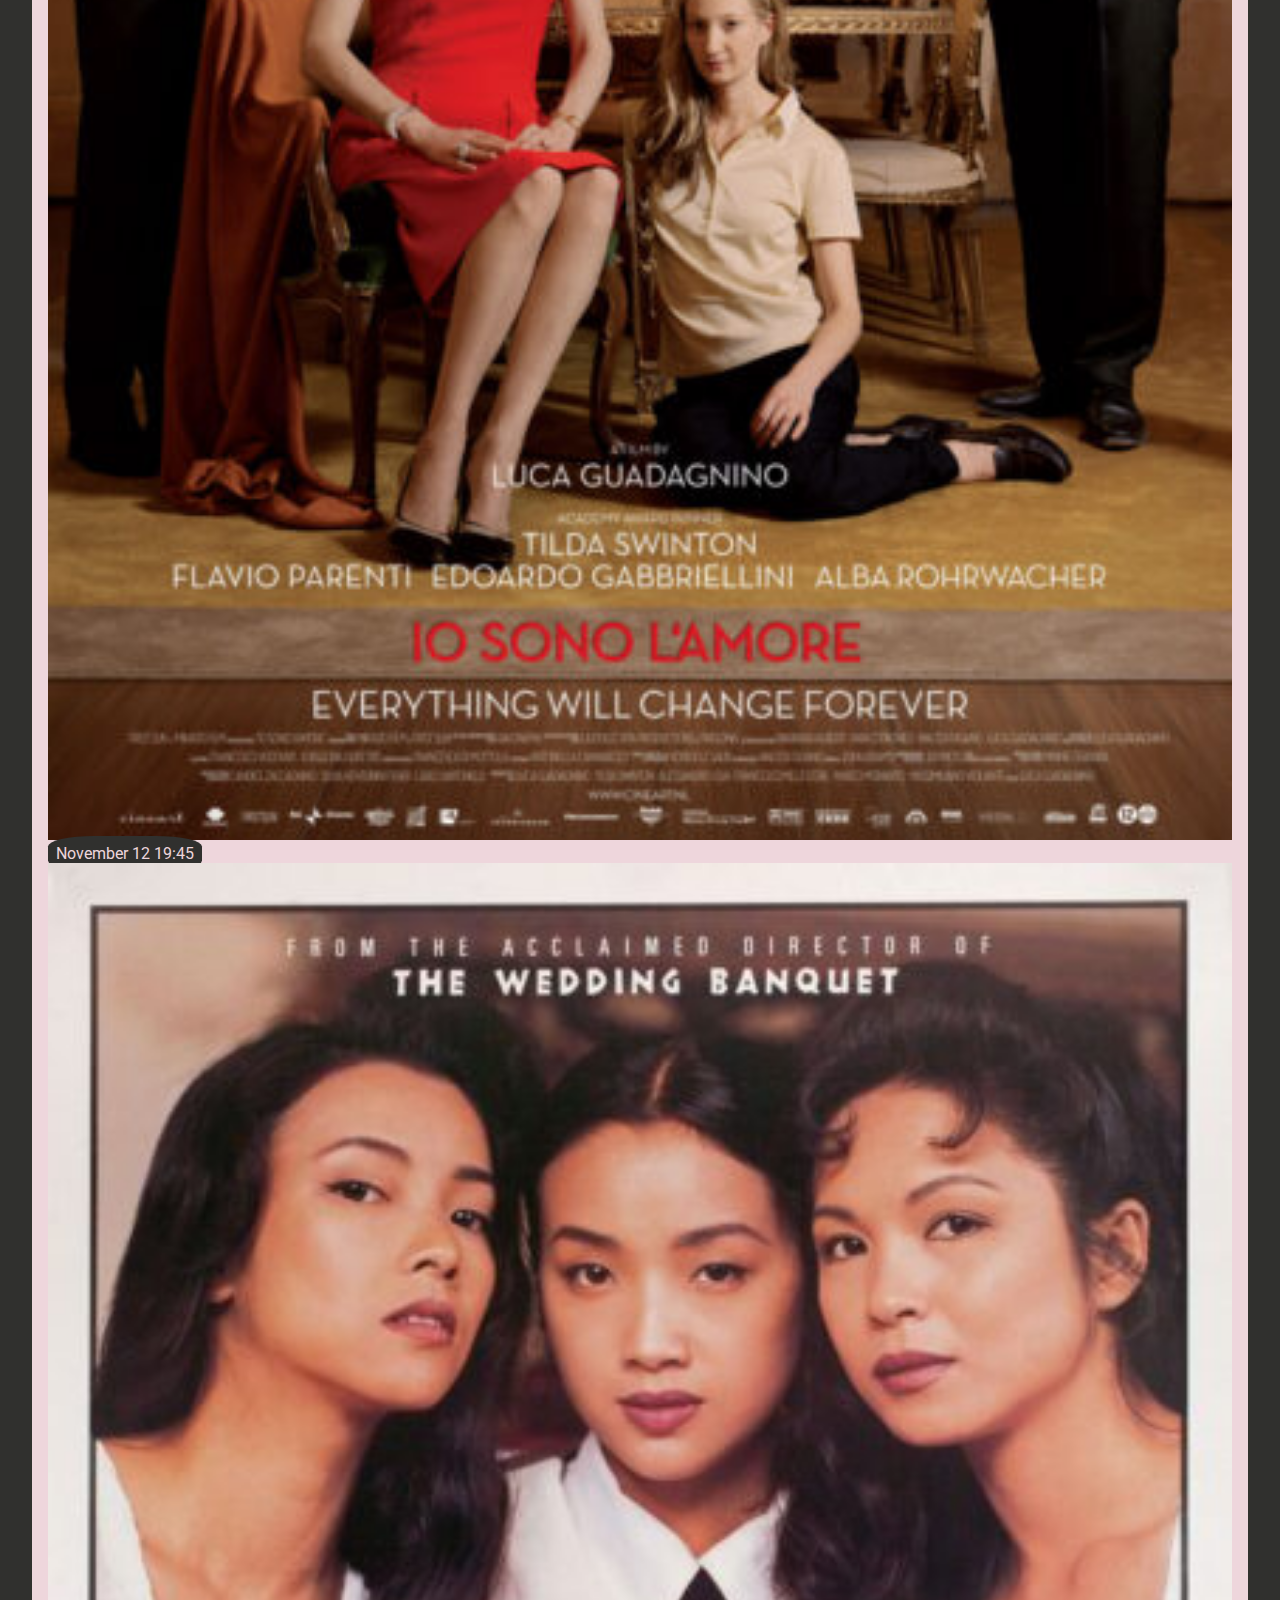
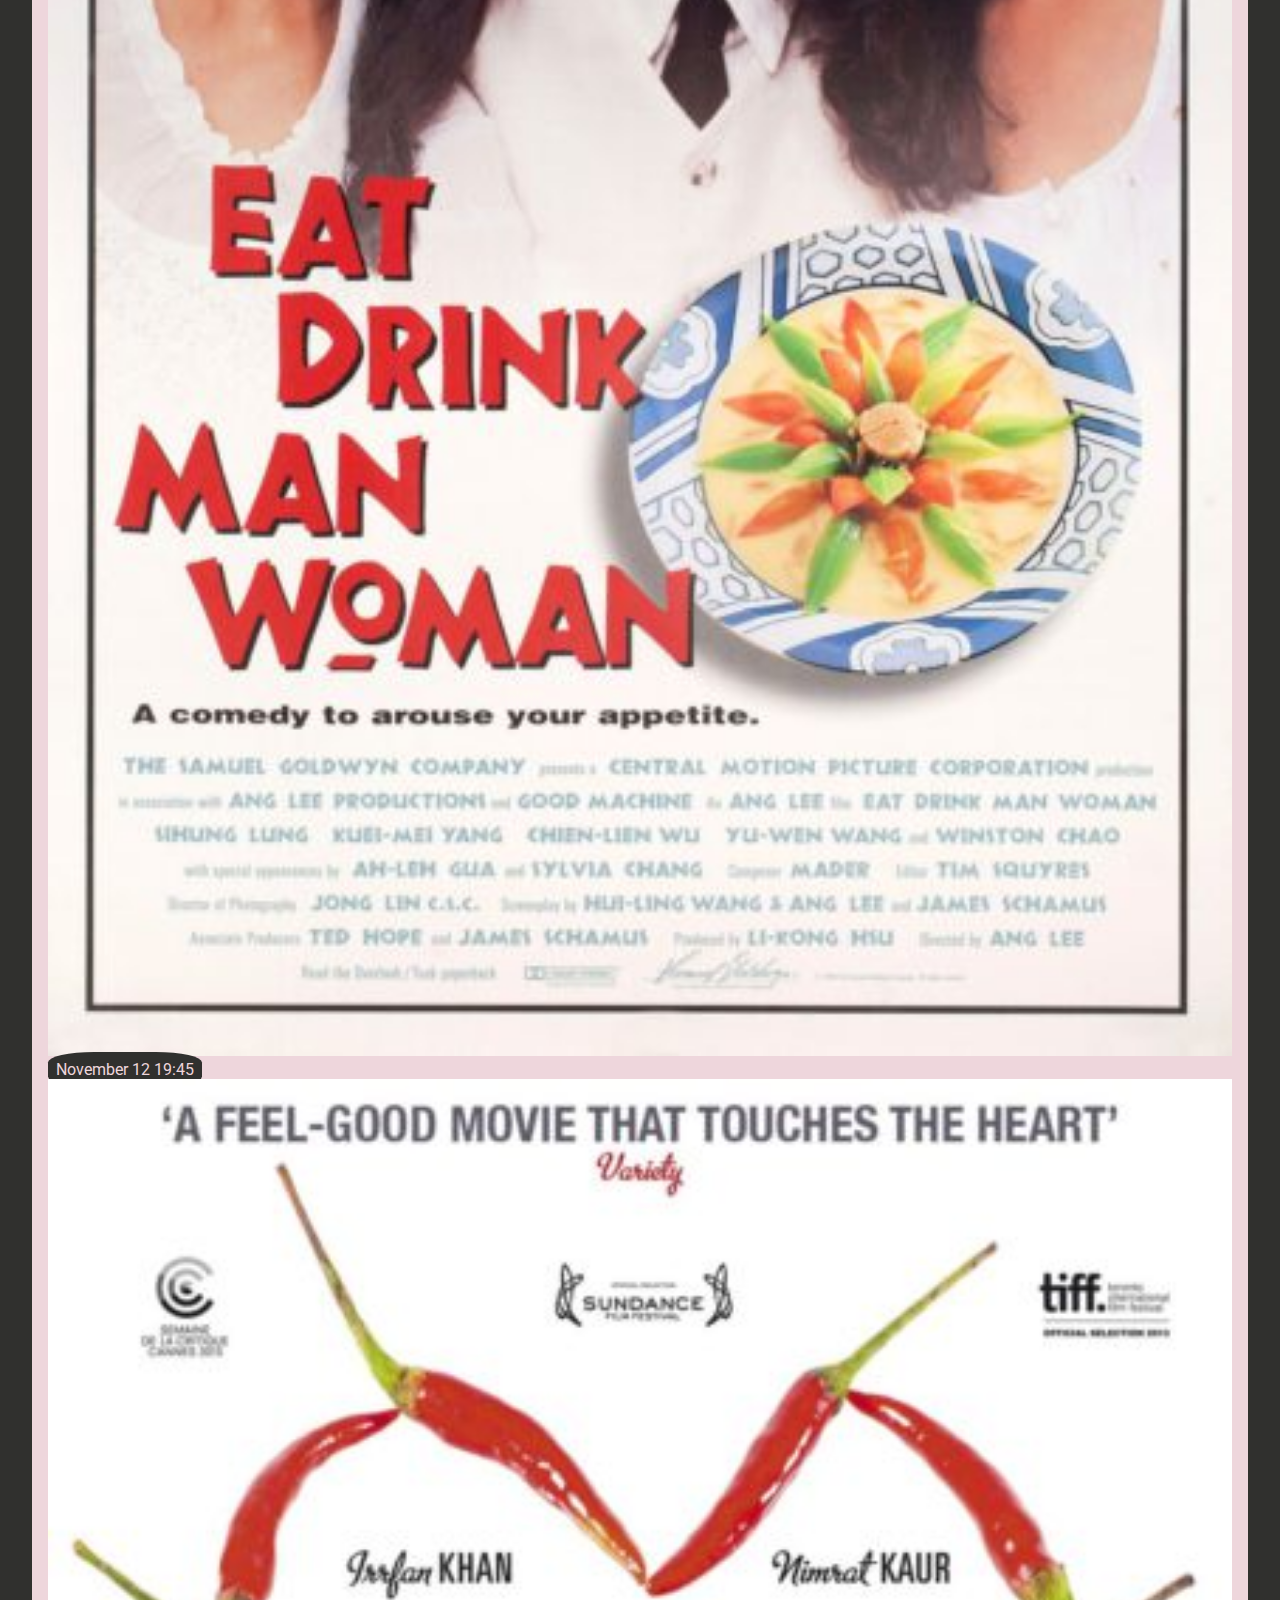
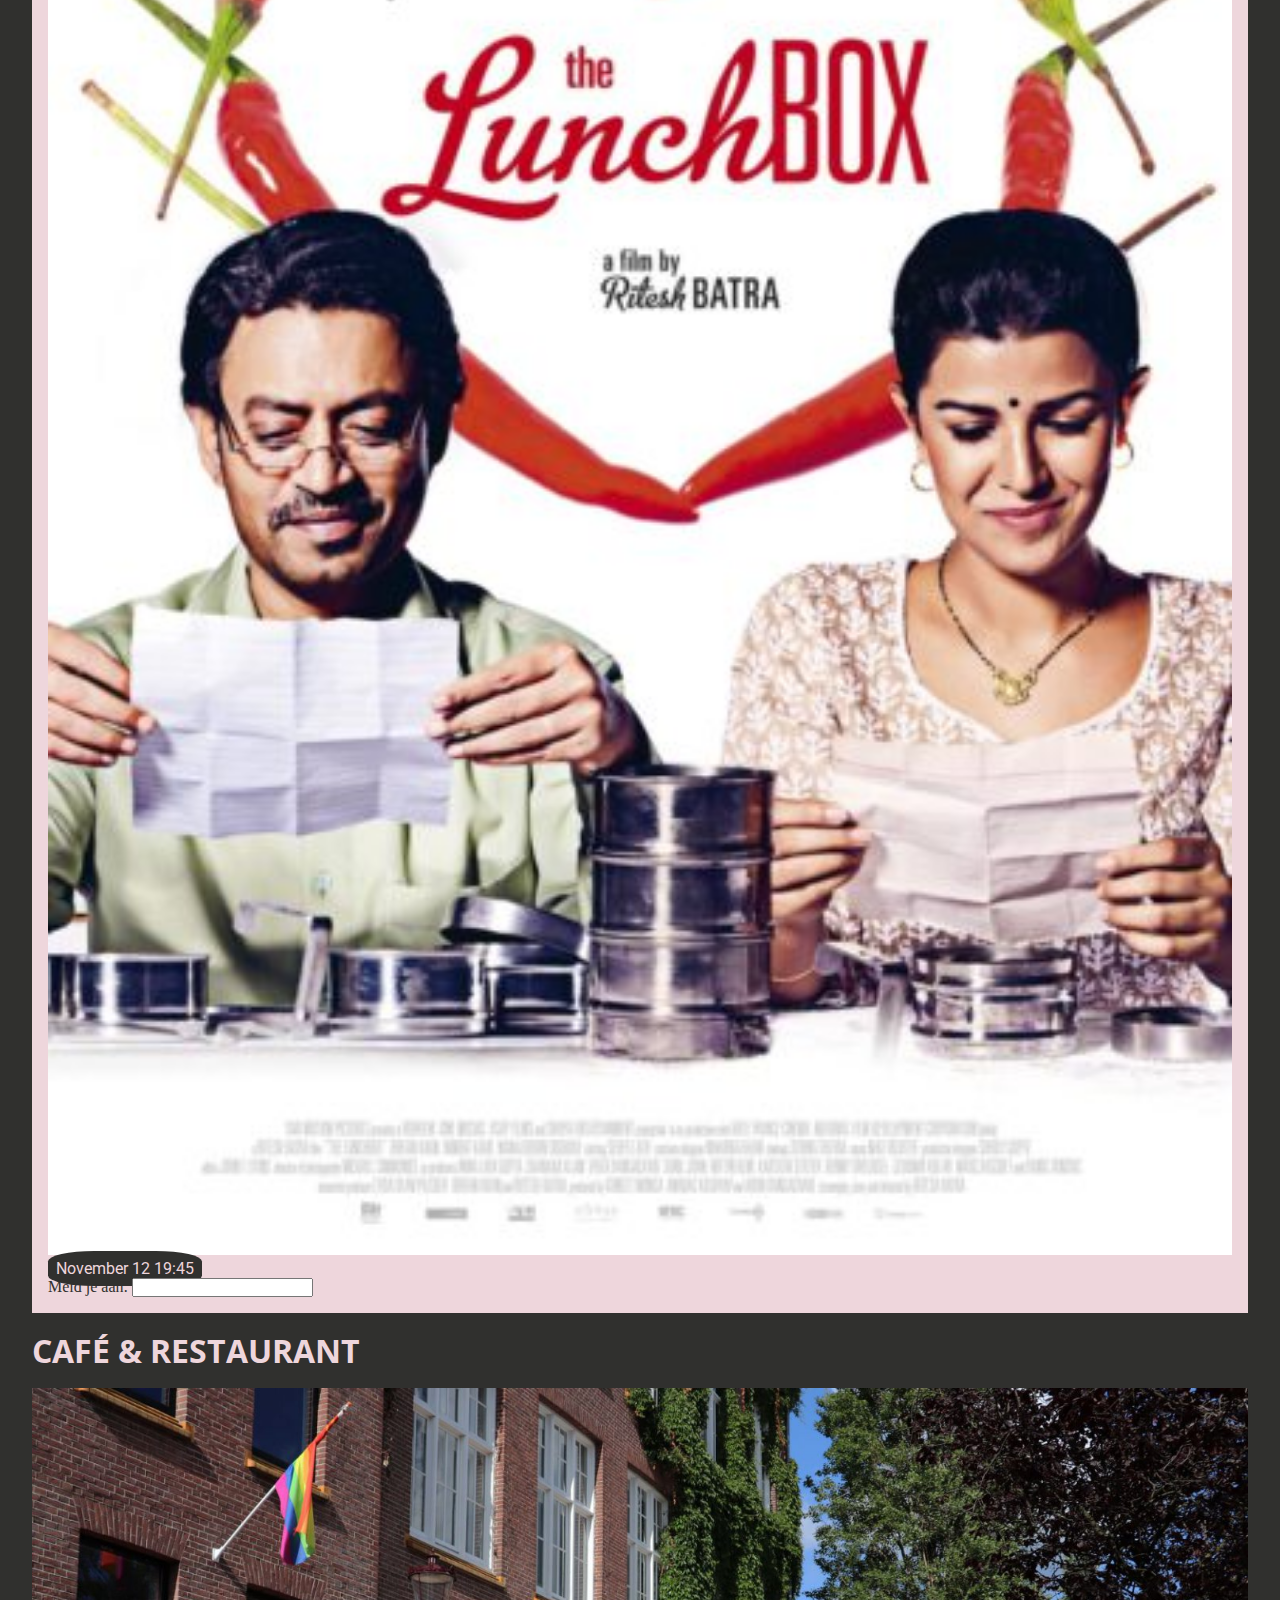
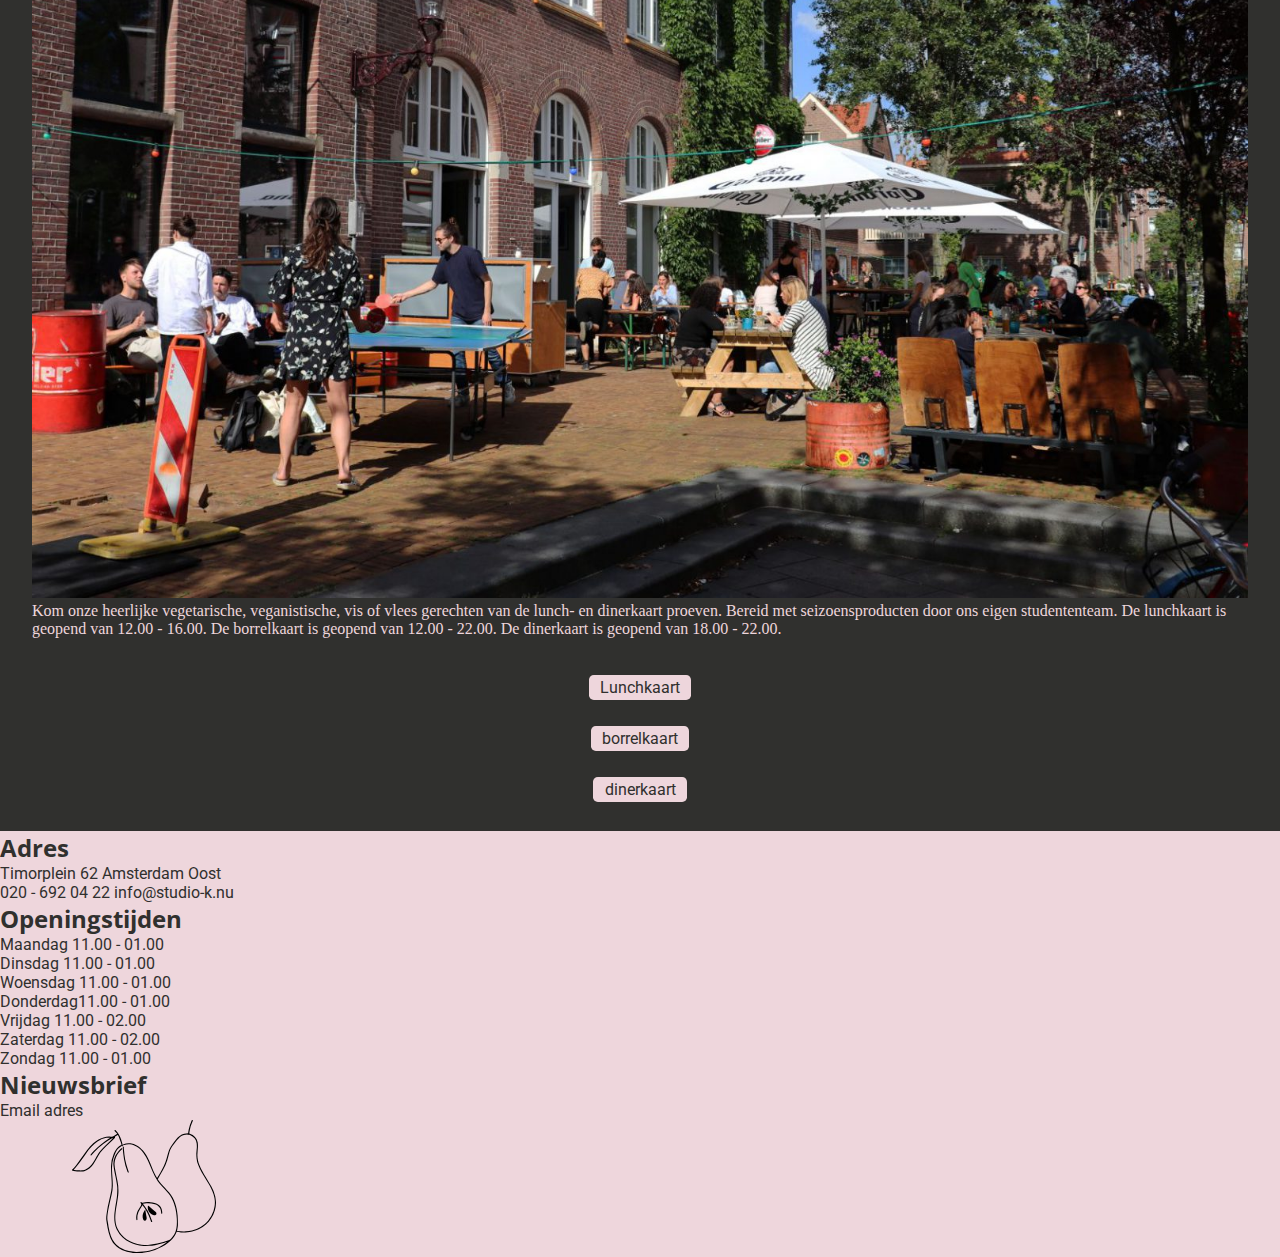
==== commit 3b01c463: "Add files via upload" ====
--- a/index.html
+++ b/index.html
@@ -71,7 +71,12 @@
                 <li> <a href="#">Decision to leave <img src="images/Decision-to-Leave.jpg"  alt="cover film sundown"></a></li>
 
                 <li> <a href="#">Corsage <img src="images/2217_pos-717x1024.jpg" alt="cover film sundown"></a></li>
+               
             </ul>
+
+              <a href="previous" aria-label="Naar het element aan de linkerkant"> <img src="images/prev.png" alt="previous button"></a>
+            <a href="next" aria-label="Naar het element aan de rechterkant"> <img src="images/next.png" alt="previous button" ></a>
+           
         </section>
 
         <section>
@@ -118,8 +123,7 @@
             De dinerkaart is geopend van 18.00 - 22.00.
         </p>
         <ul>
-            <li><a href="https://studio-k.nu/wp-content/uploads/2022/09/Lunchkaart-_Kraut_September22.pdf">Lunchkaart</a></li>
-
+            <li><a href="#">Lunchkaart</a></li>
             <li><a href="https://studio-k.nu/wp-content/uploads/2022/05/borrelkaart-APRIL22-DEF.pdf">borrelkaart</a></li>
 
             <li><a href="https://studio-k.nu/wp-content/uploads/2022/10/kraut_dinerkaart_okt22.pdf">dinerkaart</a></li>
@@ -130,7 +134,7 @@
 
 
     <footer>
-        <h2>Adres</h2>
+        <h2>Adres</h2 >
         <p>Timorplein 62
             Amsterdam Oost</p>
 
--- a/styles/style.css
+++ b/styles/style.css
@@ -71,6 +71,7 @@
 }
 
 
+
 /**********/
 /* FOOTER */
 /**********/
--- a/styles/style1.css
+++ b/styles/style1.css
@@ -156,9 +156,15 @@
   
 }
 
+section:nth-of-type(2) ul li a img {
+height: 100%;
+width: 100%;
+object-fit:cover;
+  
+}
+
 section:nth-of-type(2) ul li {
   text-align: center;
-
  }
 
 
@@ -171,6 +177,7 @@
   margin:1em;
   padding: 1em;
   display: flex;
+  flex-direction: column;
  
   
 }
@@ -224,14 +231,80 @@
 
 
 
-
-
-
-
-
-
-
-
-
-
-
+/*****************/
+/* BUTTONS HOVER */
+/*****************/
+
+section:nth-of-type(2) button:hover {
+  text-decoration: underline;
+  text-decoration-color: #EED6DC;
+  text-decoration-thickness: .1em ;
+}
+
+
+section:nth-of-type(4) a:hover {
+background-color: var(--color-background);
+color:var(--color-accent-background);
+border: solid var(--color-text)
+
+}
+
+
+
+/***********/
+/* CAROUSEL */
+/***********/
+
+main > section ul:nth-of-type(2) {
+  margin: 0; padding: 0;
+  list-style: none;
+	display: flex;
+	
+	/* handmatig scrollen is mogelijk */
+	overflow: hidden;
+	
+	/* snappen als er gescrolled wordt - andere helft bij li */
+  scroll-snap-type: inline mandatory;
+  
+  /* smooth als met js gescrolled wordt */
+	scroll-behavior: smooth;
+  
+  /* scrollbar zoveel mogelijk verbergen */
+  -webkit-overflow-scrolling: touch; /* voor iOS*/
+  -ms-overflow-style: none; /* voor IE */
+	scrollbar-width: none; /* voor firefox */
+
+  gap: .1em;
+}
+
+main > section ul:nth-of-type(2) li {
+flex-basis: 50%;
+flex-shrink: 0;
+/* snappen als er gescrolled wordt - andere helft bij ul */
+scroll-snap-align:center;
+}
+
+ul:nth-of-type(3) li > img {
+  display: block;
+  width: 100%;
+}
+
+main > section a:nth-of-type(6) 
+ {
+  position: absolute;
+  width: 3em;
+	top: calc(50% - 1.5em);
+  outline: none;
+	box-shadow: inset 0 0 0 1px currentColor;
+	
+  display:grid;
+  place-items:center;
+  
+  transition: 0.5s;
+}
+/* PREV EN NEXT LINKBUTTONS */
+/****************************/
+
+
+
+
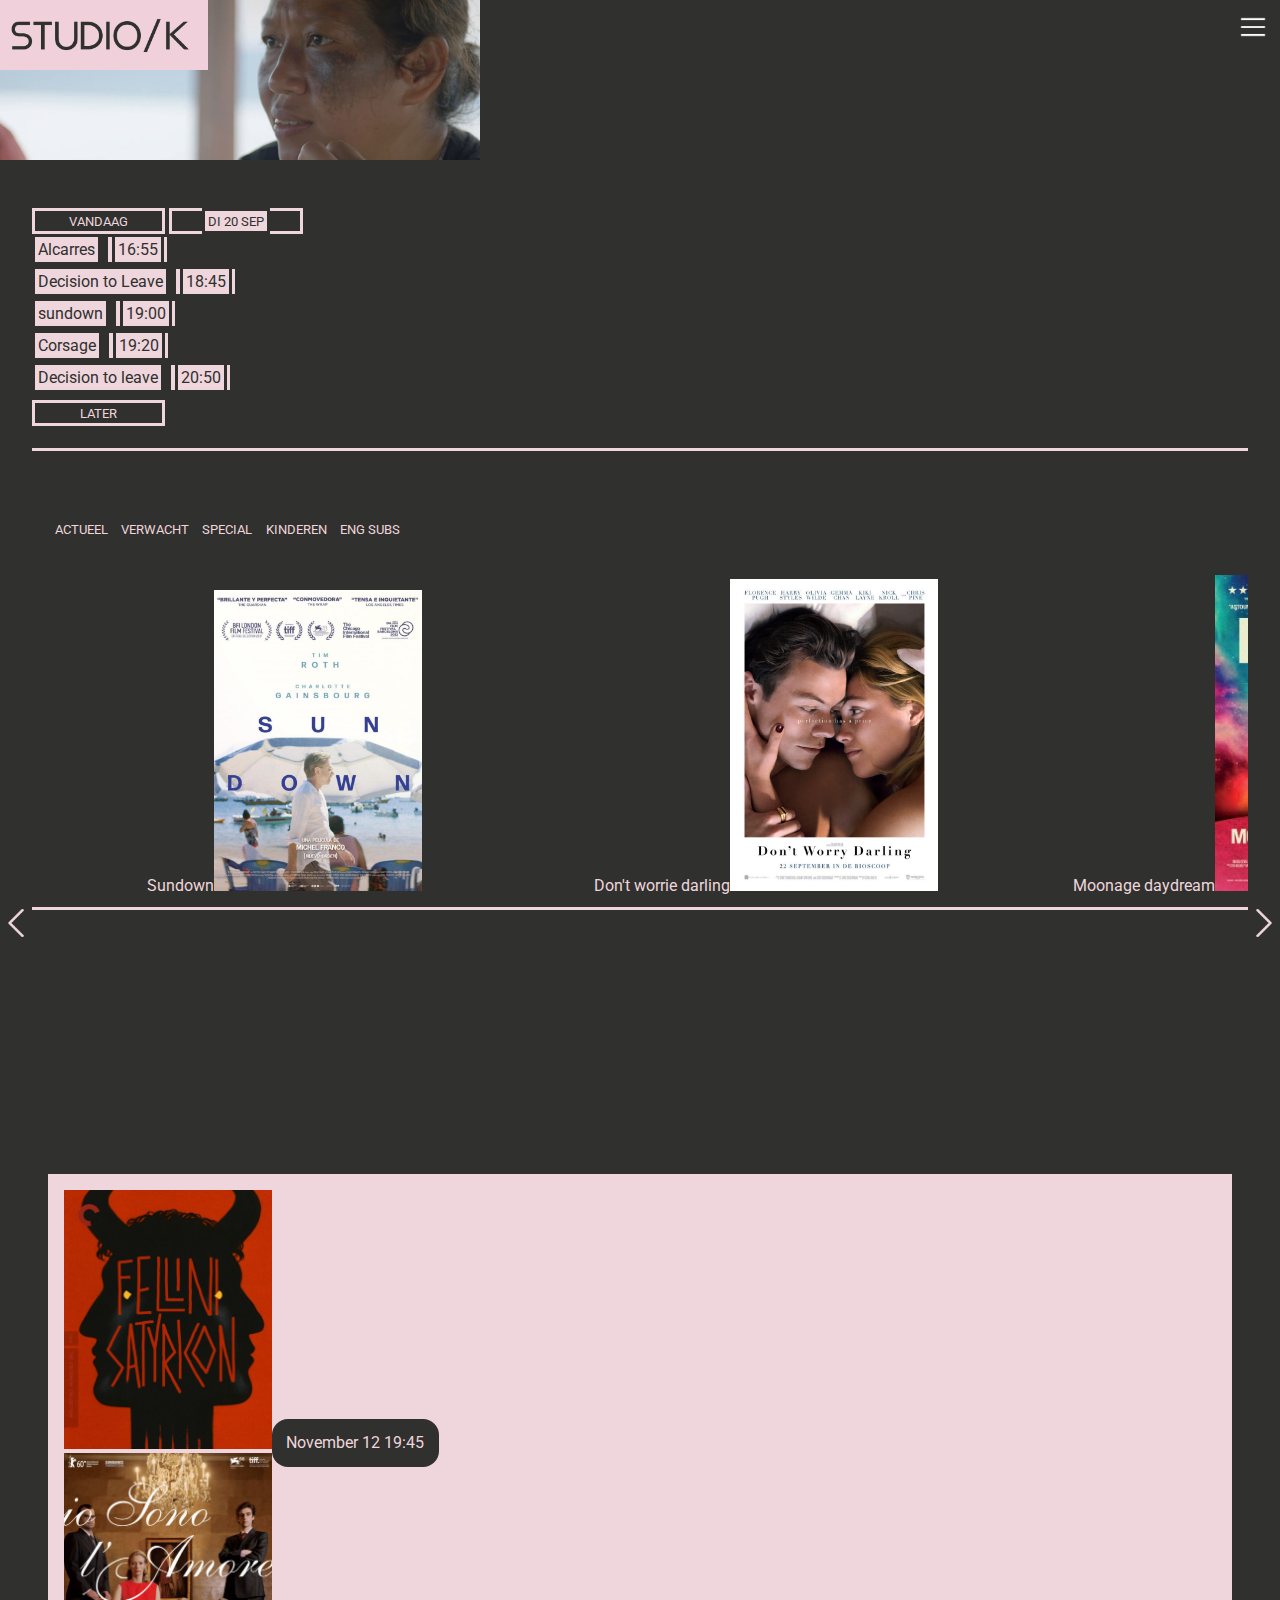
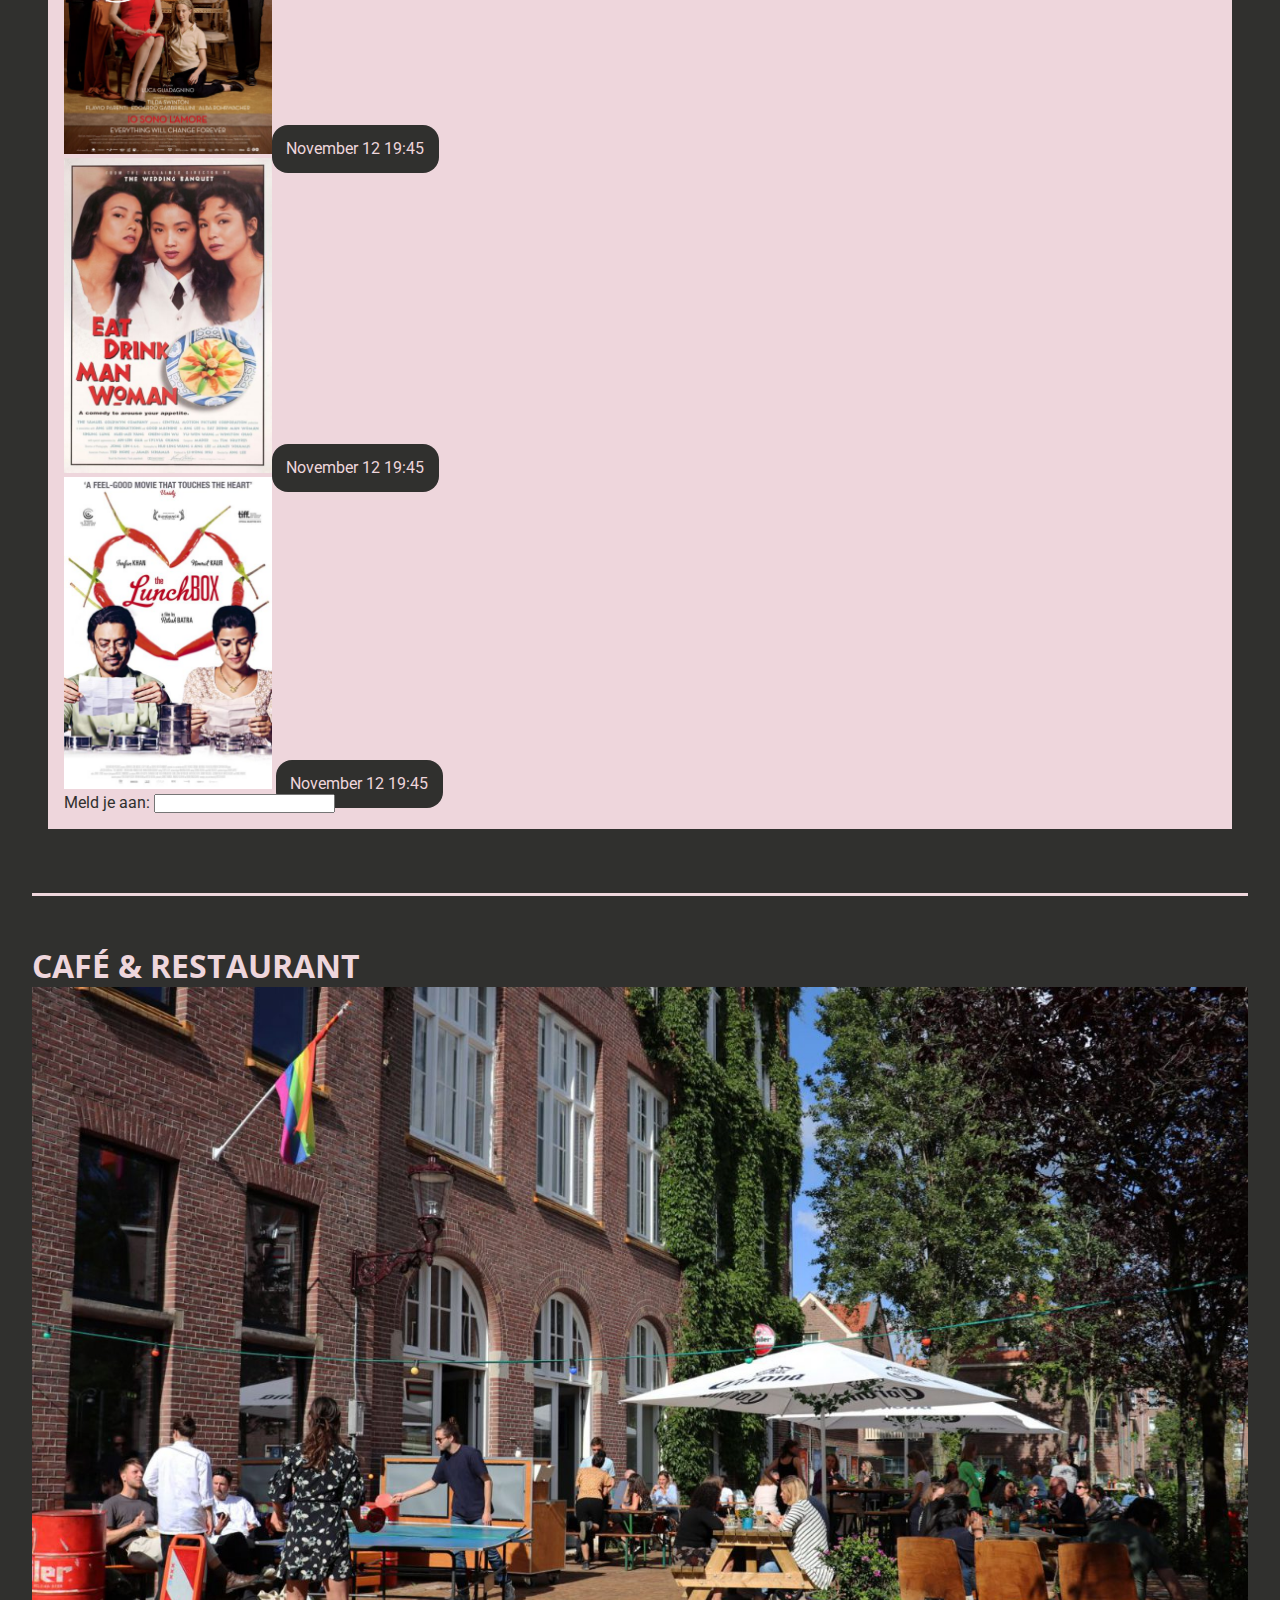
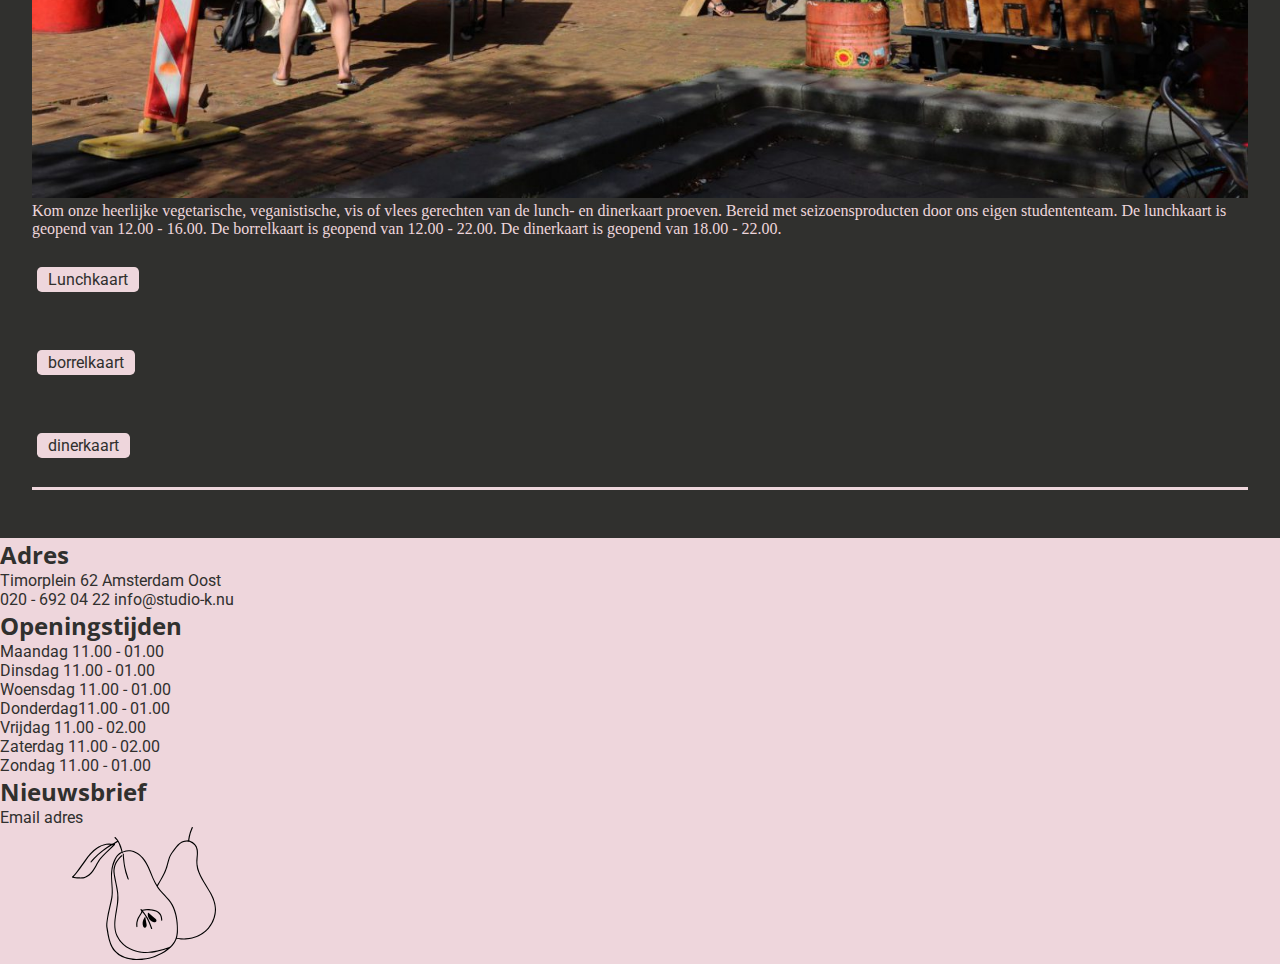
==== commit 461d6013: "Add files via upload" ====
--- a/index.html
+++ b/index.html
@@ -59,7 +59,7 @@
                 <li><button>kinderen </button></li>
                 <li><button>eng subs </button></li>
             </ul>
-
+           
            
             <ul>
                 <li> <a href="">Sundown<img src="images/Sundown-filmposter-717x1024.jpg" alt="cover film sundown"></a></li>
@@ -74,14 +74,19 @@
                
             </ul>
 
-              <a href="previous" aria-label="Naar het element aan de linkerkant"> <img src="images/prev.png" alt="previous button"></a>
+            <a href="previous" aria-label="Naar het element aan de linkerkant"> <img src="images/prev.png" alt="previous button"></a>
             <a href="next" aria-label="Naar het element aan de rechterkant"> <img src="images/next.png" alt="previous button" ></a>
+             
            
         </section>
 
         <section>
-            <h1>SPECIALS
-                SEPTEMBER + OKTOBER: CINEMA /KULINAIR</h1>
+
+            <ul>
+                <li> <h1>SPECIALS
+                    SEPTEMBER + OKTOBER: CINEMA /KULINAIR</h1></li>
+           
+           <li>
             <p>
                 Is het oog groter dan de maag? Breng de twee samen. Deze herfst staat de speciale programmering bij Studio/K in het teken van 
                 eten en eetcultuur. Een vette hap op de bank of een vijfgangendiner, de raffiniteit zelve, Romeinse decadentie ten top of een visstick 
@@ -91,6 +96,9 @@
                 In oktober en november kun je alvast uitkijken naar films om je vingers bij af te likken. Deze maanden draaien we: Fellini Satyricon (1968), 
                 Big Night (1996), The Lunchbox (2013), Lo Sono L’Amore (2009), La Grande Bouffe (1973) en Eat Drink Man Woman (1994)
             </p>
+        </li>
+
+        </ul>
 
             <ul>
                 <li> <a href=""><img src="images/fellini-poster-420x522.png" alt="cover film sundown" width="200px"></a><a href="#"><time>November 12 19:45</time></a></li>
@@ -100,12 +108,14 @@
                 <li> <a href=""><img src="images/eat-drink.-poster--420x636.jpg" width="200px" alt="cover film sundown"></a><a href="#"><time>November 12 19:45</time></a></li>
 
                 <li> <a href=""><img src="images/Lunchbox-filmposter-420x630.jpg" width="200px" alt="cover film sundown"></a> <a href="#"><time>November 12 19:45</time></a></li>
+                <li>  <form>
+                    <label for="fname"> Meld je aan:</label>
+                    <input type="text"  name="fname">
+                </form>
+            </li>
             </ul>
 
-            <form>
-                <label for="fname"> Meld je aan:</label>
-                <input type="text"  name="fname">
-            </form>
+          
 
         </section>
 
--- a/styles/style1.css
+++ b/styles/style1.css
@@ -56,6 +56,11 @@
   
 }
 
+section {
+  margin: 3em 1em;
+  border-bottom: solid var(--color-accent-background);
+}
+
 
 /****************/
 /* HEADER */
@@ -87,24 +92,28 @@
 section:nth-of-type(1) ul {
   margin-top:1em;
   margin-bottom: 1em;
-  text-align: center;
-  
+  display:flex;
+  justify-content: flex-start;
+  flex-direction: column;
+  position: row;
+  width: 80%;
 }
 
 
 section:nth-of-type(1) > ul li button {
   color:var(--color-text);
   background-color:var(--color-background);
-  padding:0.1em;
+  padding:0.2em;
   border:solid;
   border-color: var(--color-accent-background);
-  
+  min-width: 10em;
+
 }
 
 section:nth-of-type(1) ul li button date {
   color:var(--color-background);
   background-color:var(--color-accent-background);
-  padding:0.1em;
+  padding:0.2em;
   border:solid;
   border-color: var(--color-background);
 }
@@ -116,17 +125,19 @@
 section:nth-of-type(1) ul li time {
   color:var(--color-background);
   background-color:var(--color-accent-background);
-  padding:0.1em;
+  padding:0.2em;
   border:solid;
   border-color: var(--color-background);
 }
 
 section:nth-of-type(1) > ul li a {
+  
   background-color: var(--color-accent-background);
   color:var(--color-background);
   border:solid;
   border-color: var(--color-background);
-  padding:0.1em;
+  padding:0.2em;
+  width: 100%;
 } 
 
 
@@ -136,9 +147,8 @@
 /*********************/
 
 
-section {
-  margin: 1em 1em;
-}
+
+
 section:nth-of-type(2) h1 {
 display:none;
 }
@@ -158,7 +168,7 @@
 
 section:nth-of-type(2) ul li a img {
 height: 100%;
-width: 100%;
+max-width: 13em;;
 object-fit:cover;
   
 }
@@ -167,39 +177,42 @@
   text-align: center;
  }
 
+ section:nth-of-type(2) ul li a {
+  text-align: center;
+ }
+    
 
 /************/
 /* SPECIALS */
 /************/
 
-section:nth-of-type(3) {
+section:nth-of-type(3) ul:nth-of-type(2) {
   background-color: var(--color-accent-background);
-  margin:1em;
+  margin:4em 1em;
   padding: 1em;
   display: flex;
   flex-direction: column;
- 
-  
-}
-
-section:nth-of-type(3) h1, p, form label{
+}
+
+
+
+section:nth-of-type(3) h1, p, form label {
   color: var(--color-background);
 }
 
 section:nth-of-type(3) time {
   background-color: var(--color-background);
   color: var(--color-text);
-  padding: 0.5em;
-  border-radius: 30%;
-}
-
-section:nth-of-type(3) h1, p {
-  flex-direction: column;
-}
-
-section:nth-of-type(3) ul, form {
-  flex-direction: column;
-}
+  padding: 0.9em;
+  border-radius: 1em;
+}
+
+section:nth-of-type(3) img  {
+  max-width: 13em;
+}
+
+
+
 
 /*********************/
 /* CAFE & RESTAURANT */
@@ -207,18 +220,16 @@
 
 section:nth-of-type(4) h2 {
   font-size: 2em;
-  padding-bottom: 0.5em;
 }
 
 section:nth-of-type(4) p {
   color: var(--color-text);
-  padding-bottom: .5em;
 }
 
 section:nth-of-type(4) a {
   background-color: var(--color-accent-background);
   color:var(--color-background);
-  margin: .3em;
+  margin: 0em .3em;
   padding: .2em .7em;
   border-radius: 0.3em;
 }
@@ -226,6 +237,12 @@
 section:nth-of-type(4) li {
   text-align:center;
   margin: 2em 0 2em 0 ;
+}
+
+section:nth-of-type(4) ul {
+  display: flex;
+  align-items:flex-start;
+  flex-direction: column;
 }
 
 
@@ -255,56 +272,59 @@
 /* CAROUSEL */
 /***********/
 
-main > section ul:nth-of-type(2) {
-  margin: 0; padding: 0;
-  list-style: none;
-	display: flex;
-	
-	/* handmatig scrollen is mogelijk */
-	overflow: hidden;
-	
-	/* snappen als er gescrolled wordt - andere helft bij li */
-  scroll-snap-type: inline mandatory;
-  
-  /* smooth als met js gescrolled wordt */
-	scroll-behavior: smooth;
-  
-  /* scrollbar zoveel mogelijk verbergen */
-  -webkit-overflow-scrolling: touch; /* voor iOS*/
-  -ms-overflow-style: none; /* voor IE */
-	scrollbar-width: none; /* voor firefox */
-
-  gap: .1em;
-}
-
-main > section ul:nth-of-type(2) li {
-flex-basis: 50%;
-flex-shrink: 0;
-/* snappen als er gescrolled wordt - andere helft bij ul */
-scroll-snap-align:center;
-}
-
-ul:nth-of-type(3) li > img {
-  display: block;
-  width: 100%;
-}
-
-main > section a:nth-of-type(6) 
- {
-  position: absolute;
-  width: 3em;
-	top: calc(50% - 1.5em);
-  outline: none;
-	box-shadow: inset 0 0 0 1px currentColor;
-	
-  display:grid;
-  place-items:center;
-  
-  transition: 0.5s;
-}
+main section:nth-of-type(2) ul:nth-of-type(2) {
+  /* jouw code hier */
+  display:flex;
+  gap:.5em;
+  
+  overflow-x:auto;
+  /* om de kinderen te laten snappen */
+  /* https://developer.mozilla.org/en-US/docs/Web/CSS/scroll-snap-type */
+  scroll-snap-type: x mandatory;
+  
+  /* om te voorkomen dat bij het einde van de ul de body gaat scrollen */
+  /* daarmee zou de 'back' of 'forward' functie geactiveerd worden */
+  /* en nu dus niet */
+  /* https://developer.mozilla.org/en-US/docs/Web/CSS/overscroll-behavior */
+  overscroll-behavior: contain auto;
+  
+  /* voor de zwarte piste */
+  /* zelf googlen */
+  -webkit-overflow-scrolling: touch;
+}
+
+main section:nth-of-type(2) ul:nth-of-type(2) li {
+  /* jouw code hier */
+  flex-basis:40%;
+  flex-shrink:0;
+  align-items:center;
+  gap:.25em;
+  
+  /* een kind geeft aan waar 't snapt */
+  scroll-snap-align: center;
+  
+  
+  /* de elementen in de li flexen weer verticaal */
+  /* maar nu in omgekeerde volgorde */
+  display:flex;
+  flex-direction:column-reverse;
+}
+
 /* PREV EN NEXT LINKBUTTONS */
-/****************************/
-
-
-
-
+
+
+main section:nth-of-type(2) > a:nth-of-type(2) img {
+position:absolute;
+width: 2em;
+right: 0;
+}
+
+main section:nth-of-type(2) > a:nth-of-type(1) img {
+  position:absolute;
+  width: 2em;
+  left: 0;
+  }
+
+
+
+
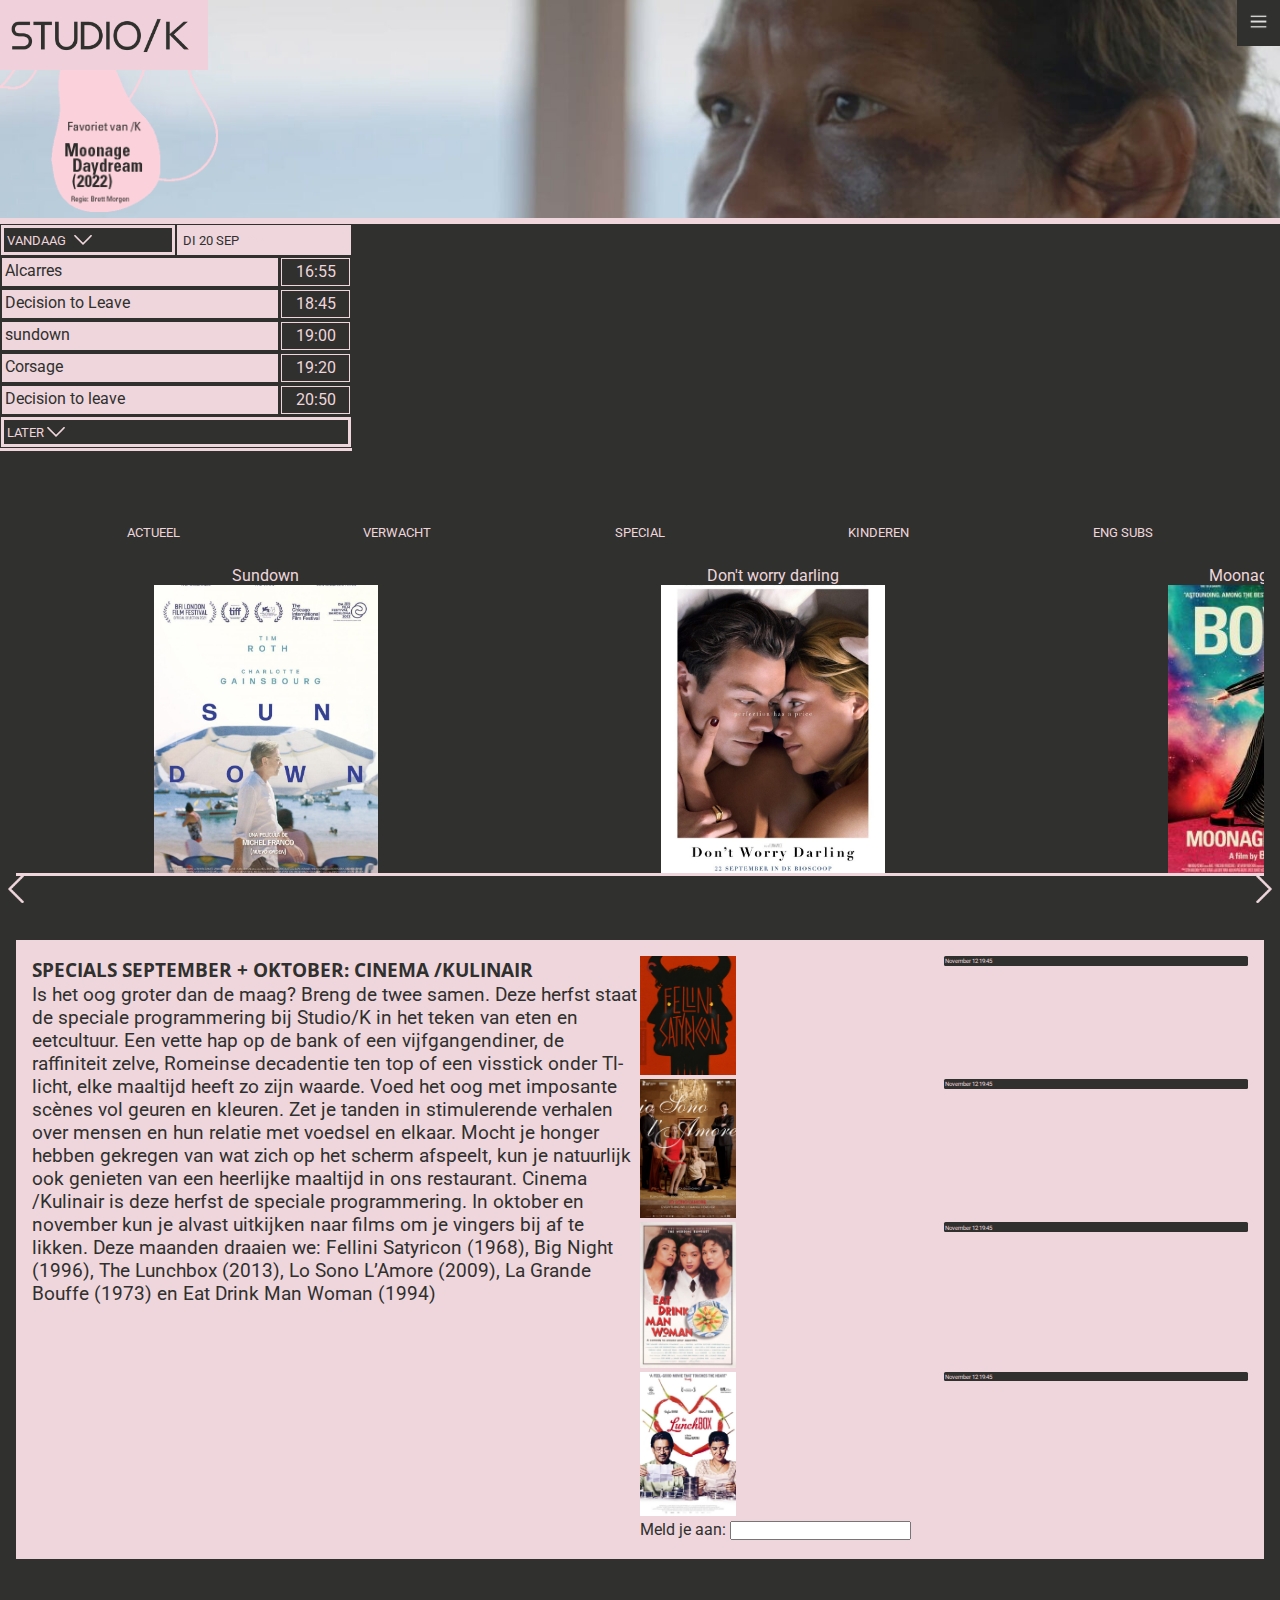
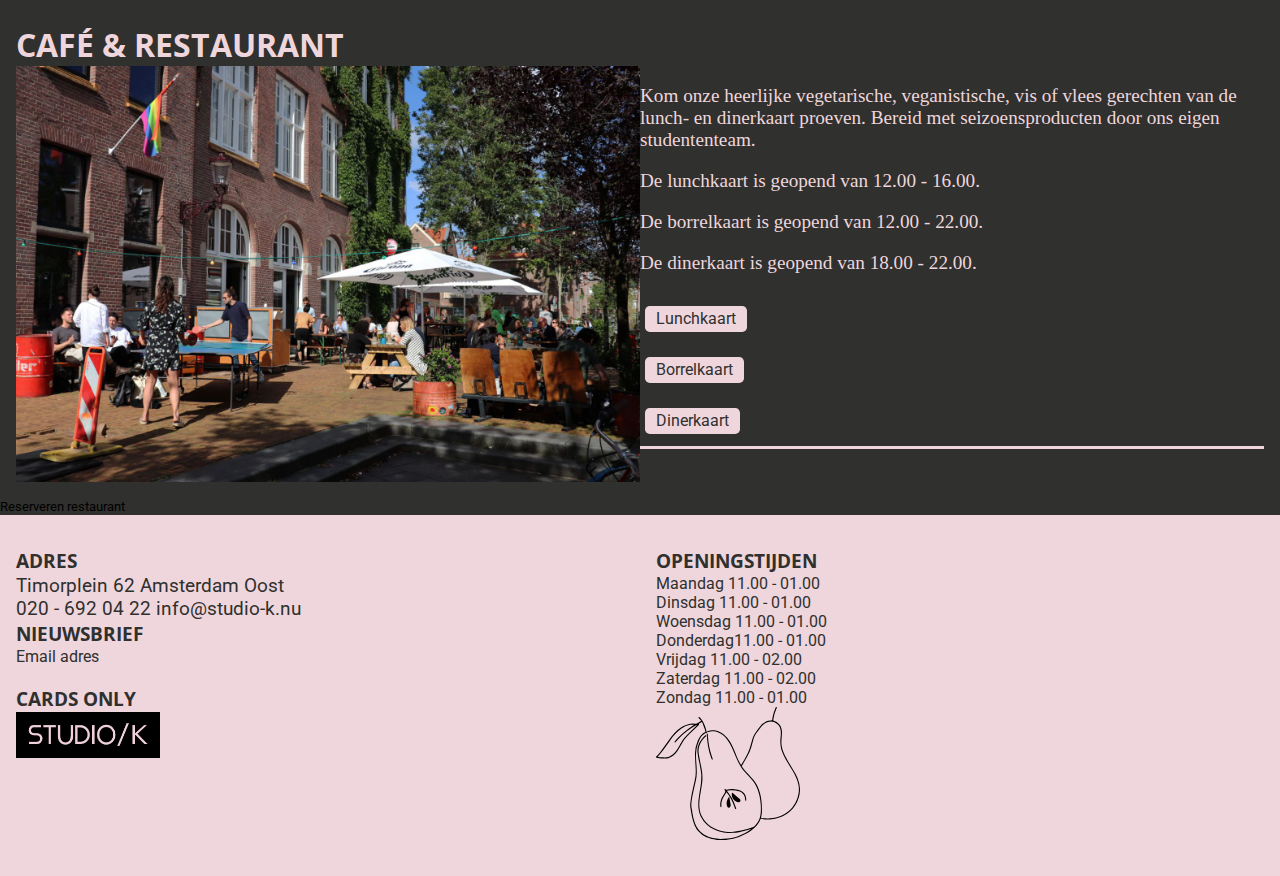
==== commit 9cc9d21c: "Add files via upload" ====
--- a/index.html
+++ b/index.html
@@ -30,13 +30,14 @@
                 <li> <a href="#">Events</a></li>
                 <li> <a href="file:///Users/tessvdsluis/Documents/basiswebsite-2/index2.html">Zaalhuur</a></li>
                 <li> <a href="#">Over ons</a></li>
+                <li><img src="images/icons8-facebook-500.png" alt=""> <img src="images/icons8-instagram-500.png" alt=""></li>
             </ul>
         </nav>
     </header>
     
     <main>
         <section> 
-            <h1> Kalender</h1>
+            <h2> Kalender</h2>
             <a href=""><img src="images/favorietvank-1.png" alt=""></a>
             <ul>
             <li><button>VANDAAG</button> <img src="" alt=""> <button><date>DI 20 SEP</date></button></li>
@@ -51,12 +52,12 @@
 
     
         <section>
-            <h1> Films</h1>
+            <h2> Films</h2>
             <ul>
                 <li><button>Actueel </button></li>
                 <li><button>verwacht </button></li>
                 <li><button>special </button></li>
-                <li><button>kinderen </button></li>
+                <li><button>kinderen </button></li> 
                 <li><button>eng subs </button></li>
             </ul>
            
@@ -64,14 +65,13 @@
             <ul>
                 <li> <a href="">Sundown<img src="images/Sundown-filmposter-717x1024.jpg" alt="cover film sundown"></a></li>
 
-                <li> <a href="">Don't worrie darling<img src="images/2303_pos-691x1024.jpg" alt="cover film sundown"></a></li>
+                <li> <a href="">Don't worry darling<img src="images/2303_pos-691x1024.jpg" alt="cover film sundown"></a></li>
 
                 <li> <a href="#">Moonage daydream<img src="images/daydream.jpeg" alt="cover film sundown"></a></li>
 
                 <li> <a href="#">Decision to leave <img src="images/Decision-to-Leave.jpg"  alt="cover film sundown"></a></li>
 
                 <li> <a href="#">Corsage <img src="images/2217_pos-717x1024.jpg" alt="cover film sundown"></a></li>
-               
             </ul>
 
             <a href="previous" aria-label="Naar het element aan de linkerkant"> <img src="images/prev.png" alt="previous button"></a>
@@ -83,8 +83,9 @@
         <section>
 
             <ul>
-                <li> <h1>SPECIALS
-                    SEPTEMBER + OKTOBER: CINEMA /KULINAIR</h1></li>
+                <li> 
+                    <h2>SPECIALS
+                    SEPTEMBER + OKTOBER: CINEMA /KULINAIR</h2></li>
            
            <li>
             <p>
@@ -97,17 +98,16 @@
                 Big Night (1996), The Lunchbox (2013), Lo Sono L’Amore (2009), La Grande Bouffe (1973) en Eat Drink Man Woman (1994)
             </p>
         </li>
-
         </ul>
 
             <ul>
-                <li> <a href=""><img src="images/fellini-poster-420x522.png" alt="cover film sundown" width="200px"></a><a href="#"><time>November 12 19:45</time></a></li>
+                <li> <a href=""><img src="images/fellini-poster-420x522.png" alt="cover film sundown" ></a><a href="#"><time>November 12 19:45</time></a></li>
 
-                <li> <a href=""><img src="images/filmposter--420x609.jpg" width="200px" alt="cover film sundown"></a><a href="#"><time>November 12 19:45</time></a></li>
+                <li> <a href=""><img src="images/filmposter--420x609.jpg"  alt="cover film sundown"></a><a href="#"><time>November 12 19:45</time></a></li>
 
-                <li> <a href=""><img src="images/eat-drink.-poster--420x636.jpg" width="200px" alt="cover film sundown"></a><a href="#"><time>November 12 19:45</time></a></li>
+                <li> <a href=""><img src="images/eat-drink.-poster--420x636.jpg" alt="cover film sundown"></a><a href="#"><time>November 12 19:45</time></a></li>
 
-                <li> <a href=""><img src="images/Lunchbox-filmposter-420x630.jpg" width="200px" alt="cover film sundown"></a> <a href="#"><time>November 12 19:45</time></a></li>
+                <li> <a href=""><img src="images/Lunchbox-filmposter-420x630.jpg" alt="cover film sundown"></a> <a href="#"><time>November 12 19:45</time></a></li>
                 <li>  <form>
                     <label for="fname"> Meld je aan:</label>
                     <input type="text"  name="fname">
@@ -115,42 +115,53 @@
             </li>
             </ul>
 
-          
-
         </section>
 
 
         <section>
+            
         <h2>CAFÉ & RESTAURANT</h2>
         <img src="images/IMG_1608X-1536x1024.jpeg" alt="Restaurant" width="400px">
         <p>Kom onze heerlijke vegetarische, veganistische, vis of vlees gerechten van de lunch- en dinerkaart proeven. Bereid met seizoensproducten door ons eigen studententeam.
 
+            <p>
+            De lunchkaart is geopend van 12.00 - 16.00.</p>
             
-            De lunchkaart is geopend van 12.00 - 16.00.
+            <p>
+            De borrelkaart is geopend van 12.00 - 22.00.</p>
             
-            De borrelkaart is geopend van 12.00 - 22.00.
-            
-            De dinerkaart is geopend van 18.00 - 22.00.
+            <p>
+            De dinerkaart is geopend van 18.00 - 22.00.</p>
         </p>
         <ul>
             <li><a href="#">Lunchkaart</a></li>
-            <li><a href="https://studio-k.nu/wp-content/uploads/2022/05/borrelkaart-APRIL22-DEF.pdf">borrelkaart</a></li>
-
-            <li><a href="https://studio-k.nu/wp-content/uploads/2022/10/kraut_dinerkaart_okt22.pdf">dinerkaart</a></li>
+            <li><a href="#">Borrelkaart</a></li>
+            <li><a href="#">Dinerkaart</a></li>
         </ul>
         </section>
 
+        <button><img src="" alt="">Reserveren restaurant</button> 
     </main>
 
 
     <footer>
+        <section>
         <h2>Adres</h2 >
         <p>Timorplein 62
             Amsterdam Oost</p>
-
             <p>020 - 692 04 22
                 info@studio-k.nu</p>
+                <h2>Nieuwsbrief</h2>
+                <form action="email">Email adres</form>
+                <a href="#">subscribe</a>
+                <h2>CARDS ONLY</h2>
+                <img src="images/logo_footer.png" alt="peer">
+                
+            </section>
 
+
+
+            <section>
                 <h2>Openingstijden</h2>
                 <ul>
                 <li>Maandag <time>11.00 - 01.00</time></li> 
@@ -161,13 +172,9 @@
                 <li>Zaterdag <time>11.00 - 02.00</time></li>
                 <li>Zondag <time>11.00 - 01.00</time></li>
                 </ul>  
-
-                <h2>Nieuwsbrief</h2>
-                <form action="email">Email adres</form>
-                <a href="#">subscribe</a>
-
                 <img src="images/peer (1).svg" alt="peer">
-
+            </section>
+            
     </footer>
 
 <script src="scripts/script.js"> </script>
--- a/styles/style.css
+++ b/styles/style.css
@@ -25,7 +25,9 @@
 /****************/
 
 header a img {
+  position: absolute;
   width: 13em;
+  z-index:3;
 }
 
 header button {
@@ -33,31 +35,39 @@
   position: absolute;
   top: 0;
   right: 0;
-  width: 4em;
+  width: 3.2em;
   padding: 0.8em;
   z-index: 2;
 }
 
+nav ul li img {
+  width: 2em;
+}
+
+
 nav {
   position: absolute;
   background-color: var(--color-background);
-  padding: 2em;
+  padding: 2em 3em .7em 1em;
   right: 0;
   top: 0;
   display:none;
-
 }
 
+nav ul li {
+  margin: .5em;
+}
+
+nav ul li:last-of-type {
+  margin-top: .3em;
+  display: flex;
+}
 
 button {
   font-family:'Roboto', sans-serif;
 }
   
 
-main {
-  margin-left: 1em;
-  margin-right: 1em;
-}
 
 
 
@@ -72,6 +82,7 @@
 
 
 
+
 /**********/
 /* FOOTER */
 /**********/
@@ -80,16 +91,36 @@
   background-color:var(--color-accent-background);
   color: var(--color-background);
   font-family:'Roboto', sans-serif;
+  display:flex;
   
 }
 
 footer img {
   max-width: 9em;
+  min-width: 1em;;
 }
 
+footer h2 {
+  text-transform: uppercase;
+  font-weight: 200em;
 
-header nav ul img {
- 
+}
+
+footer > section:first-of-type {
+  margin: 1em 1em;
+  flex-direction: column;
+  width: 50%;;
+  align-items: flex-start;
+  padding: 1em 0em;;
+}
+
+footer > section:nth-of-type(2) {
+  margin: 1em 1em;
+  flex-direction: column;
+  width: 50%;;
   align-items: flex-end;
-  
-  }
+  padding: 1em 0em;
+} 
+
+
+
--- a/styles/style1.css
+++ b/styles/style1.css
@@ -25,6 +25,7 @@
     --color-text:#EED6DC;
     --color-background:#30302e;
     --color-accent-background: #EED6DC;
+    --color-accent-text:#30302e;
 }
 
 
@@ -39,7 +40,7 @@
 
 li {
   font-family:'Roboto', sans-serif;
-  color: var(--color-background);
+  color: var(--color-accent-text);
   list-style: none;
 }
 
@@ -47,7 +48,6 @@
   font-family:'Roboto', sans-serif;
   color: var(--color-text);
   text-decoration: none;
-
 }
 
 
@@ -56,7 +56,7 @@
   
 }
 
-section {
+main section {
   margin: 3em 1em;
   border-bottom: solid var(--color-accent-background);
 }
@@ -68,39 +68,78 @@
 
 header {
   background-image: url(../images/appelsap.jpg);
-  background-size:contain;
   background-repeat:no-repeat;
-  /* padding-top: 4em; */
-  height: 10em;
-}
-
-section:nth-child(1) img {
+  background-size: cover;
+  height: 9em;
+  border-bottom: 0.4em solid var(--color-accent-background);
+}
+
+main section:nth-child(1) img {
   display:none;
 }
 
 
+header section {
+  position: absolute;
+  display: flex;
+  right: 0;
+  top:0;
+}
+header section ul {
+  flex-direction: row;
+}
+
+header section ul li img {
+  width:2.8em;
+}
+
+
+@media (min-width: 30em) {
+  h2 {
+  font-size: larger; }
+
+  p {
+    font-size: larger;
+  }
+
+  header {
+    height:12em;
+  }
+}
+
+@media (min-width: 40em) {
+  header {
+    height:14em;
+  }
+
+  main section:nth-child(1) img {
+    display:unset;
+    position:absolute;
+    max-width: 15em;
+    top: 0;
+    
+  }
+
+}
 
 
 /************/
 /* CALENDER*/
 /************/
 
-section:nth-of-type(1) h1 {
+main section:nth-of-type(1) h2 {
   display:none;
   }
 
-section:nth-of-type(1) ul {
-  margin-top:1em;
-  margin-bottom: 1em;
+main section:nth-of-type(1) ul {
   display:flex;
   justify-content: flex-start;
   flex-direction: column;
-  position: row;
-  width: 80%;
-}
-
-
-section:nth-of-type(1) > ul li button {
+  width: 100%;
+}
+
+
+main section:nth-of-type(1) > ul li button {
   color:var(--color-text);
   background-color:var(--color-background);
   padding:0.2em;
@@ -110,35 +149,98 @@
 
 }
 
-section:nth-of-type(1) ul li button date {
-  color:var(--color-background);
-  background-color:var(--color-accent-background);
-  padding:0.2em;
-  border:solid;
-  border-color: var(--color-background);
-}
-
-section:nth-of-type(1) > ul li {
+
+main section:nth-of-type(1) > ul li {
   height: 2em;
-}
-
-section:nth-of-type(1) ul li time {
-  color:var(--color-background);
-  background-color:var(--color-accent-background);
-  padding:0.2em;
-  border:solid;
-  border-color: var(--color-background);
-}
-
-section:nth-of-type(1) > ul li a {
-  
-  background-color: var(--color-accent-background);
-  color:var(--color-background);
-  border:solid;
-  border-color: var(--color-background);
-  padding:0.2em;
-  width: 100%;
-} 
+  display: flex;
+}
+
+main section:nth-of-type(2) > a:nth-of-type(2) img {
+  position:absolute;
+  width: 2em;
+  right: 0;
+  }
+  
+  main section:nth-of-type(2) > a:nth-of-type(1) img {
+    position:absolute;
+    width: 2em;
+    left: 0;
+    }
+  
+  
+  main section:nth-of-type(1) {
+      width: 22em;
+      margin: 0;
+  }
+
+  /* button vandaag */
+  main section:nth-of-type(1) > ul li:first-of-type button {
+      width: 50%;
+      color:var(--color-text);
+      background-color:var(--color-background);
+      padding:0.2em;
+      border:solid;
+      border-color: var(--color-accent-background);
+      min-width: 10em;
+      text-align:start;
+      margin: .1em;
+      background-image: url(../images/icons8-expand-arrow-90.png);
+      background-size: contain;
+      background-repeat: no-repeat;
+      background-position: 5em;
+
+  }
+  
+
+  /* films */
+  main section:nth-of-type(1) > ul li:nth-of-type(-n+6) a:first-of-type {
+      width: 80%;
+      background-color: var(--color-accent-background);
+      color:var(--color-background);
+      border-color: var(--color-background);
+      padding: 0.2em;
+      margin: .1em;
+  }
+  
+
+  /* time button calender */
+  main section:nth-of-type(1) > ul li:nth-of-type(-n+6) a:last-of-type {
+      width: 20%;
+      color:var(--color-accent-background);
+      background-color:var(--color-background);
+      padding:0.2em;
+      border: .1em solid var(--color-text);
+      text-align: center;
+      margin: .1em;
+  }
+  
+   /* later button */
+  main section:nth-of-type(1) > ul li:last-of-type button {
+      width: 100%;
+      margin: .1em;
+      text-align: start;
+      background-image: url(../images/icons8-expand-arrow-90.png);
+      background-size: contain;
+      background-repeat: no-repeat;
+      background-position: 3em;
+
+  }
+
+  main section:nth-of-type(1) > ul li:first-of-type button:nth-of-type(2) {
+    width: 50%;
+    margin: .1em;
+    text-align: start;
+    color:var(--color-background);
+    background-color:var(--color-accent-background);
+
+}
+
+
+
+
+
+
+
 
 
 
@@ -147,18 +249,17 @@
 /*********************/
 
 
-
-
-section:nth-of-type(2) h1 {
+main section:nth-of-type(2) h2 {
 display:none;
 }
 
-section:nth-of-type(2) ul {
-  display: flex;
+main section:nth-of-type(2) ul:first-of-type {
+  display: flex;
+  justify-content: space-around;
   padding: 1em;
 }
 
-section:nth-of-type(2) ul li button {
+main section:nth-of-type(2) ul li button {
   color: var(--color-text);
   padding: 0.5em;
   text-align: justify;
@@ -166,49 +267,87 @@
   
 }
 
-section:nth-of-type(2) ul li a img {
+main section:nth-of-type(2) ul li a img {
 height: 100%;
-max-width: 13em;;
+width: 10em;
+height: 14em;
 object-fit:cover;
-  
-}
-
-section:nth-of-type(2) ul li {
+}
+
+main section:nth-of-type(2) ul li {
   text-align: center;
  }
 
- section:nth-of-type(2) ul li a {
+ main section:nth-of-type(2) ul li a {
   text-align: center;
+  position: relative;
+  display: flex;
+  flex-direction: column;
  }
-    
+   
+ @media (min-width: 30em) {
+
+  main section:nth-of-type(2) ul:first-of-type {
+    font-size: larger;
+  }
+
+    main section:nth-of-type(2) ul li a img {
+      width: 14em;
+      height: 18em;
+      object-fit:cover;
+      }
+
+}
 
 /************/
 /* SPECIALS */
 /************/
 
-section:nth-of-type(3) ul:nth-of-type(2) {
+main section:nth-of-type(3) ul:nth-of-type(2) li a:last-of-type {
+  display: flex;
+}
+
+main section:nth-of-type(3) ul {
+  width: 50%;
+}
+
+main section:nth-of-type(3) ul:nth-of-type(2) li a {
+  width: 50%;
+}
+
+
+main section:nth-of-type(3) ul:nth-of-type(2) li{
+  flex-direction: row;
+  display: flex;
+  position: relative;
+}
+
+
+
+main section:nth-of-type(3) {
   background-color: var(--color-accent-background);
   margin:4em 1em;
   padding: 1em;
-  display: flex;
-  flex-direction: column;
-}
-
-
-
-section:nth-of-type(3) h1, p, form label {
+  display:flex;
+  
+}
+
+main section:nth-of-type(3) h1, p, form label {
   color: var(--color-background);
 }
 
-section:nth-of-type(3) time {
+main section:nth-of-type(3) time {
   background-color: var(--color-background);
+  font-size: .1em;
   color: var(--color-text);
   padding: 0.9em;
   border-radius: 1em;
-}
-
-section:nth-of-type(3) img  {
-  max-width: 13em;
+  height: fit-content;
+  width: 100%;
+}
+
+main section:nth-of-type(3) img  {
+  max-width: 6em;
 }
 
 
@@ -224,6 +363,7 @@
 
 section:nth-of-type(4) p {
   color: var(--color-text);
+  margin-top: 1em; 
 }
 
 section:nth-of-type(4) a {
@@ -236,7 +376,8 @@
 
 section:nth-of-type(4) li {
   text-align:center;
-  margin: 2em 0 2em 0 ;
+  margin-top: 1em ;
+  margin-bottom: 1em ;
 }
 
 section:nth-of-type(4) ul {
@@ -245,6 +386,18 @@
   flex-direction: column;
 }
 
+
+@media (min-width: 30em) {
+
+  main section:nth-of-type(4) img {
+    position: relative;
+    float:left;
+    width:50%
+  }
+
+  
+
+}
 
 
 
@@ -252,20 +405,19 @@
 /* BUTTONS HOVER */
 /*****************/
 
-section:nth-of-type(2) button:hover {
+main section:nth-of-type(2) button:hover {
   text-decoration: underline;
   text-decoration-color: #EED6DC;
   text-decoration-thickness: .1em ;
 }
 
 
-section:nth-of-type(4) a:hover {
+main section:nth-of-type(4) a:hover {
 background-color: var(--color-background);
 color:var(--color-accent-background);
 border: solid var(--color-text)
 
 }
-
 
 
 /***********/
@@ -326,5 +478,26 @@
   }
 
 
-
-
+main section:nth-of-type(2) ul li a:first-of-type::after {
+    content: '';
+    position: absolute;
+    color: white;
+    padding-top: 60%;
+    left: 0;
+    width: 100%;
+    height: 100%;
+}
+
+main section:nth-of-type(2) ul li:first-of-type:hover a:first-of-type::after {
+    content: 'film';
+    background-color: red;
+}
+
+
+
+
+
+
+
+
+
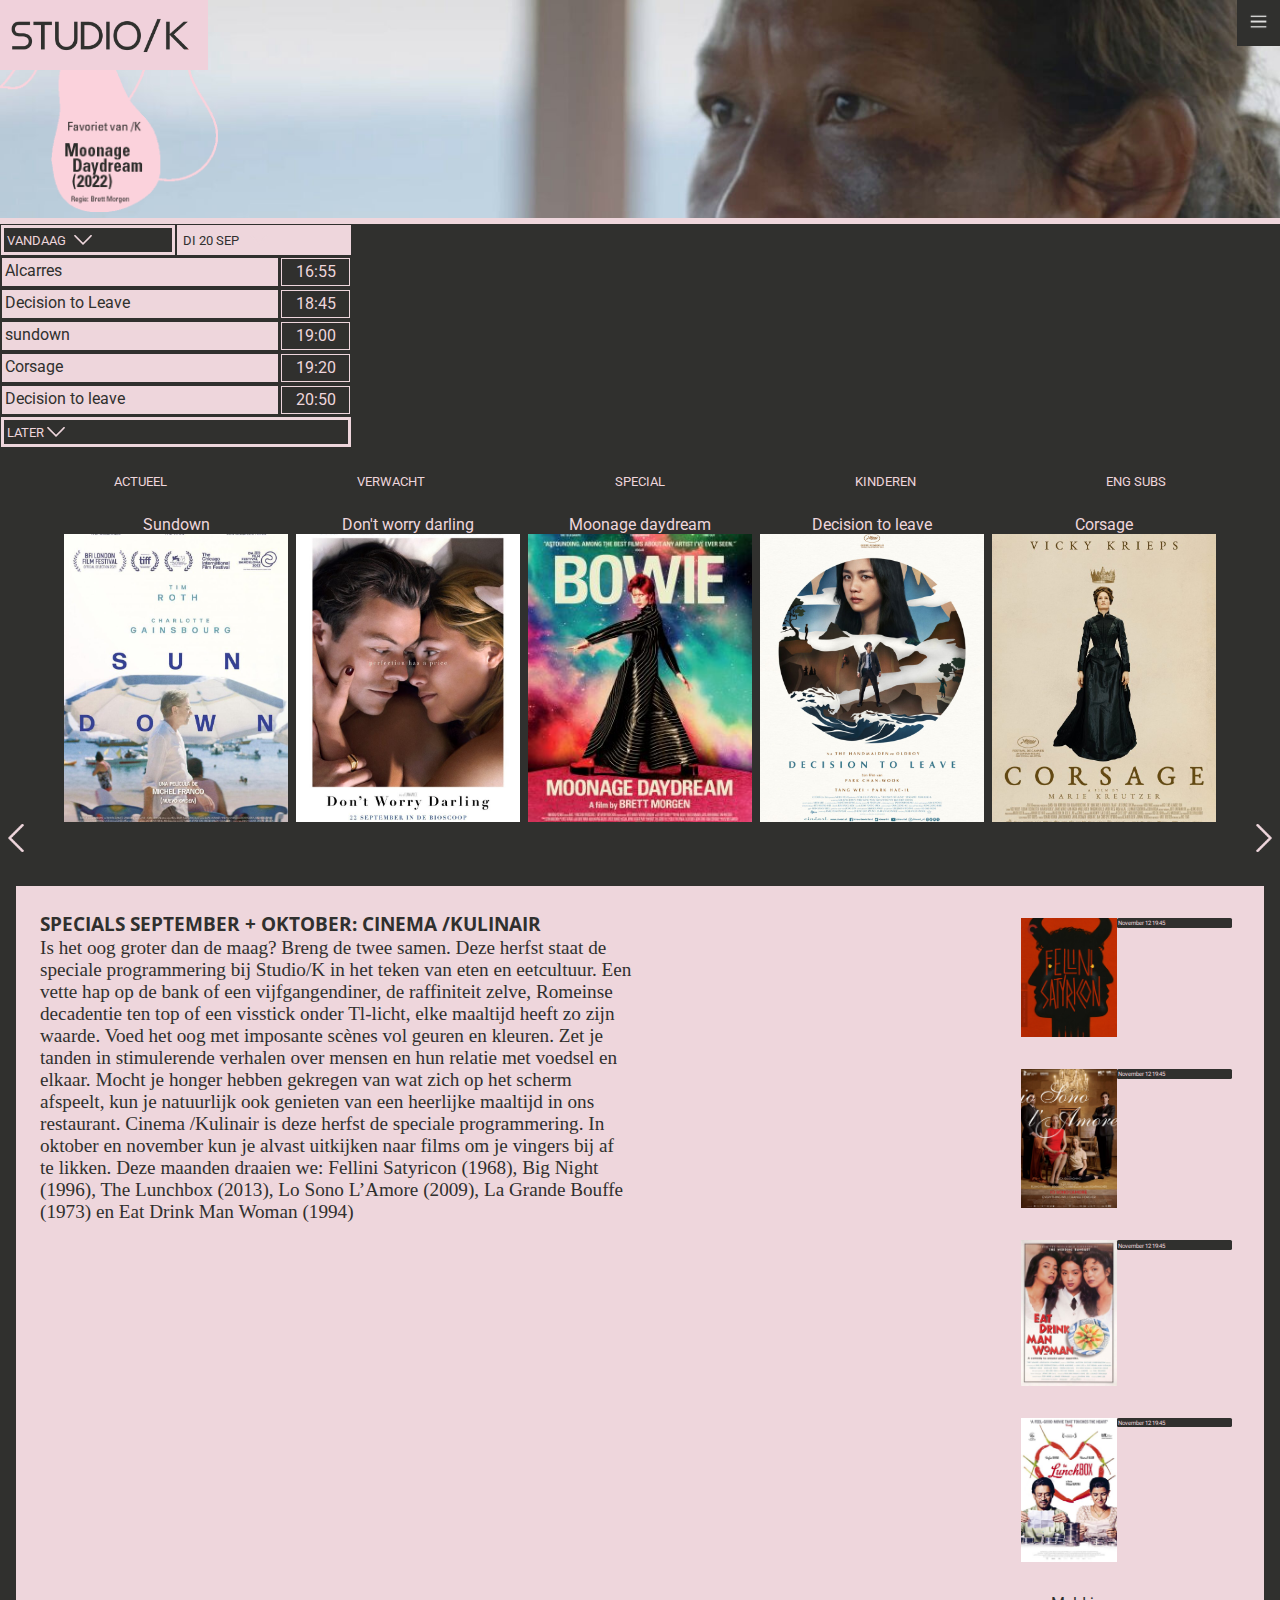
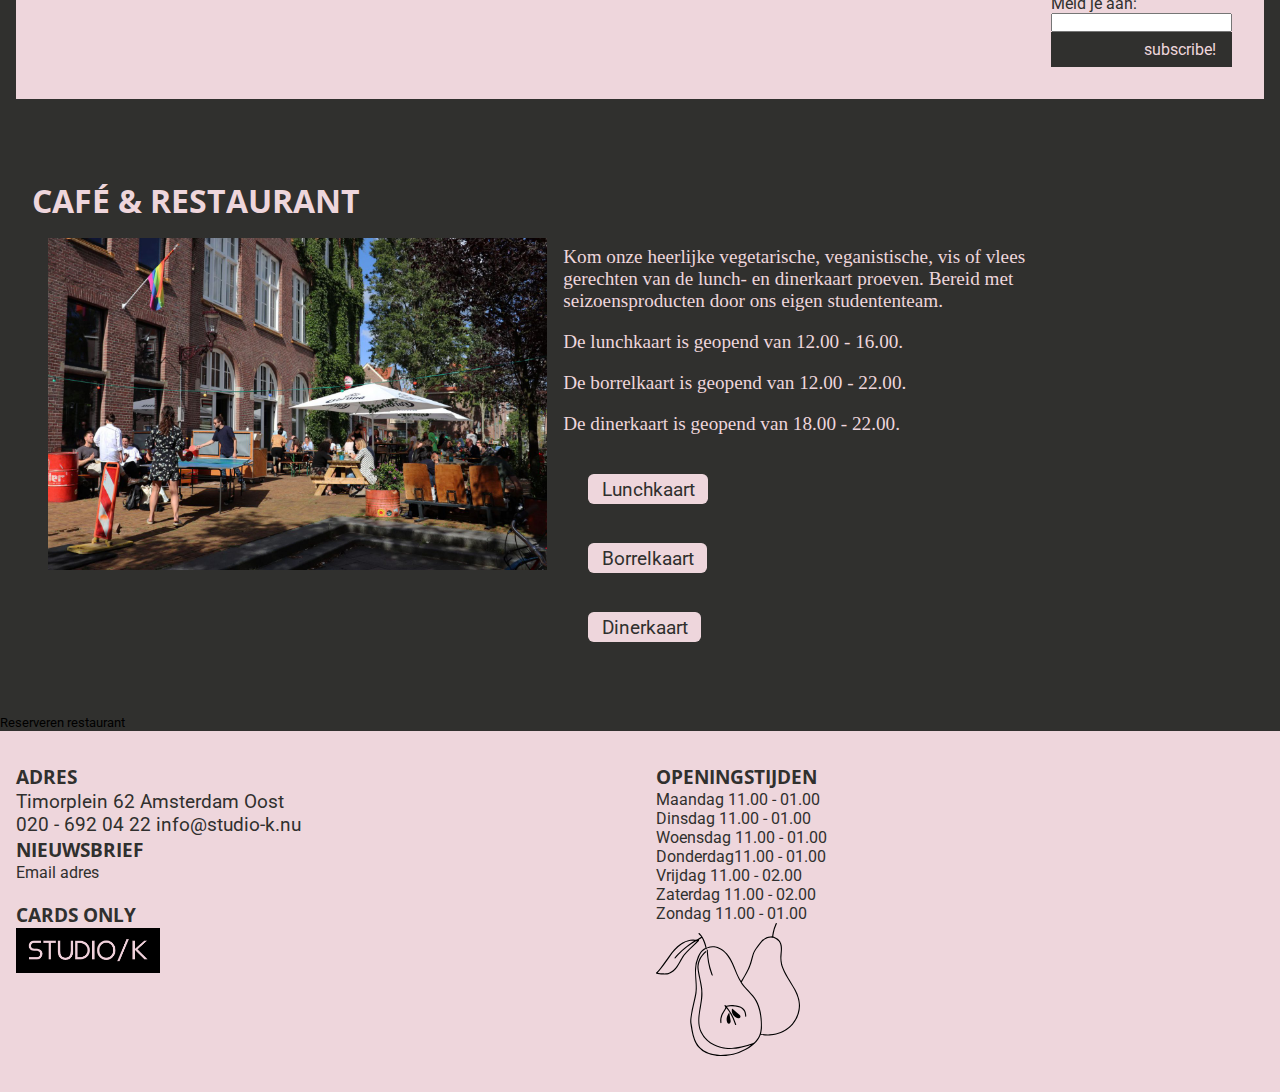
==== commit 05db9b95: "Add files via upload" ====
--- a/index.html
+++ b/index.html
@@ -30,7 +30,7 @@
                 <li> <a href="#">Events</a></li>
                 <li> <a href="file:///Users/tessvdsluis/Documents/basiswebsite-2/index2.html">Zaalhuur</a></li>
                 <li> <a href="#">Over ons</a></li>
-                <li><img src="images/icons8-facebook-500.png" alt=""> <img src="images/icons8-instagram-500.png" alt=""></li>
+                <li><img src="images/icons8-facebook-500.png" alt="Facebook icon"> <img src="images/icons8-instagram-500.png" alt="Instagram Icon"></li>
             </ul>
         </nav>
     </header>
@@ -38,7 +38,7 @@
     <main>
         <section> 
             <h2> Kalender</h2>
-            <a href=""><img src="images/favorietvank-1.png" alt=""></a>
+            <a href=""><img src="images/favorietvank-1.png" alt="Image van favoriete film"></a>
             <ul>
             <li><button>VANDAAG</button> <img src="" alt=""> <button><date>DI 20 SEP</date></button></li>
             <li><a href="#">Alcarres</a> <a href="#"><time> 16:55</time></a></li>
@@ -65,40 +65,40 @@
             <ul>
                 <li> <a href="">Sundown<img src="images/Sundown-filmposter-717x1024.jpg" alt="cover film sundown"></a></li>
 
-                <li> <a href="">Don't worry darling<img src="images/2303_pos-691x1024.jpg" alt="cover film sundown"></a></li>
+                <li> <a href="">Don't worry darling<img src="images/2303_pos-691x1024.jpg" alt="cover film Don't worry darling"></a></li>
 
-                <li> <a href="#">Moonage daydream<img src="images/daydream.jpeg" alt="cover film sundown"></a></li>
+                <li> <a href="#">Moonage daydream<img src="images/daydream.jpeg" alt="cover film Moonage daydream"></a></li>
 
-                <li> <a href="#">Decision to leave <img src="images/Decision-to-Leave.jpg"  alt="cover film sundown"></a></li>
+                <li> <a href="#">Decision to leave <img src="images/Decision-to-Leave.jpg"  alt="Decision to leave"></a></li>
 
-                <li> <a href="#">Corsage <img src="images/2217_pos-717x1024.jpg" alt="cover film sundown"></a></li>
+                <li> <a href="#">Corsage <img src="images/2217_pos-717x1024.jpg" alt="cover film Corsage"></a></li>
             </ul>
 
             <a href="previous" aria-label="Naar het element aan de linkerkant"> <img src="images/prev.png" alt="previous button"></a>
-            <a href="next" aria-label="Naar het element aan de rechterkant"> <img src="images/next.png" alt="previous button" ></a>
+            <a href="next" aria-label="Naar het element aan de rechterkant"> <img src="images/next.png" alt="next button" ></a>
              
            
         </section>
 
         <section>
 
-            <ul>
-                <li> 
-                    <h2>SPECIALS
-                    SEPTEMBER + OKTOBER: CINEMA /KULINAIR</h2></li>
+            <article>
+
+                     <h2>SPECIALS
+                    SEPTEMBER + OKTOBER: CINEMA /KULINAIR</h2>
            
-           <li>
-            <p>
-                Is het oog groter dan de maag? Breng de twee samen. Deze herfst staat de speciale programmering bij Studio/K in het teken van 
-                eten en eetcultuur. Een vette hap op de bank of een vijfgangendiner, de raffiniteit zelve, Romeinse decadentie ten top of een visstick 
-                onder Tl-licht, elke maaltijd heeft zo zijn waarde. Voed het oog met imposante scènes vol geuren en kleuren. Zet je tanden in stimulerende 
-                verhalen over mensen en hun relatie met voedsel en elkaar. Mocht je honger hebben gekregen van wat zich op het scherm afspeelt, 
-                kun je natuurlijk ook genieten van een heerlijke maaltijd in ons restaurant. Cinema /Kulinair is deze herfst de speciale programmering. 
-                In oktober en november kun je alvast uitkijken naar films om je vingers bij af te likken. Deze maanden draaien we: Fellini Satyricon (1968), 
-                Big Night (1996), The Lunchbox (2013), Lo Sono L’Amore (2009), La Grande Bouffe (1973) en Eat Drink Man Woman (1994)
-            </p>
-        </li>
-        </ul>
+    
+                     <p>
+                        Is het oog groter dan de maag? Breng de twee samen. Deze herfst staat de speciale programmering bij Studio/K in het teken van 
+                        eten en eetcultuur. Een vette hap op de bank of een vijfgangendiner, de raffiniteit zelve, Romeinse decadentie ten top of een visstick 
+                        onder Tl-licht, elke maaltijd heeft zo zijn waarde. Voed het oog met imposante scènes vol geuren en kleuren. Zet je tanden in stimulerende 
+                        verhalen over mensen en hun relatie met voedsel en elkaar. Mocht je honger hebben gekregen van wat zich op het scherm afspeelt, 
+                        kun je natuurlijk ook genieten van een heerlijke maaltijd in ons restaurant. Cinema /Kulinair is deze herfst de speciale programmering. 
+                        In oktober en november kun je alvast uitkijken naar films om je vingers bij af te likken. Deze maanden draaien we: Fellini Satyricon (1968), 
+                        Big Night (1996), The Lunchbox (2013), Lo Sono L’Amore (2009), La Grande Bouffe (1973) en Eat Drink Man Woman (1994)
+                    </p>
+   
+            </article>
 
             <ul>
                 <li> <a href=""><img src="images/fellini-poster-420x522.png" alt="cover film sundown" ></a><a href="#"><time>November 12 19:45</time></a></li>
@@ -108,38 +108,44 @@
                 <li> <a href=""><img src="images/eat-drink.-poster--420x636.jpg" alt="cover film sundown"></a><a href="#"><time>November 12 19:45</time></a></li>
 
                 <li> <a href=""><img src="images/Lunchbox-filmposter-420x630.jpg" alt="cover film sundown"></a> <a href="#"><time>November 12 19:45</time></a></li>
-                <li>  <form>
-                    <label for="fname"> Meld je aan:</label>
-                    <input type="text"  name="fname">
-                </form>
-            </li>
+                <li>  
+                    <form>
+                        <label for="fname"> Meld je aan:</label>
+                        <input type="text"  name="fname">
+                        <a href="#">subscribe!</a>
+                    </form>
+                    
+                </li>
             </ul>
 
         </section>
 
 
         <section>
-            
-        <h2>CAFÉ & RESTAURANT</h2>
-        <img src="images/IMG_1608X-1536x1024.jpeg" alt="Restaurant" width="400px">
-        <p>Kom onze heerlijke vegetarische, veganistische, vis of vlees gerechten van de lunch- en dinerkaart proeven. Bereid met seizoensproducten door ons eigen studententeam.
-
-            <p>
-            De lunchkaart is geopend van 12.00 - 16.00.</p>
-            
-            <p>
-            De borrelkaart is geopend van 12.00 - 22.00.</p>
-            
-            <p>
-            De dinerkaart is geopend van 18.00 - 22.00.</p>
-        </p>
-        <ul>
-            <li><a href="#">Lunchkaart</a></li>
-            <li><a href="#">Borrelkaart</a></li>
-            <li><a href="#">Dinerkaart</a></li>
-        </ul>
+            <section>
+                <h2>CAFÉ & RESTAURANT</h2>
+                <img src="images/IMG_1608X-1536x1024.jpeg" alt="Restaurant" width="400px">
         </section>
 
+         <section>
+                <p>Kom onze heerlijke vegetarische, veganistische, vis of vlees gerechten van de lunch- en dinerkaart proeven. Bereid met seizoensproducten door ons eigen studententeam.
+
+                 <p>
+                De lunchkaart is geopend van 12.00 - 16.00.</p>
+            
+                    <p>
+                    De borrelkaart is geopend van 12.00 - 22.00.</p>
+                    
+                    <p>
+                    De dinerkaart is geopend van 18.00 - 22.00.</p>
+                        <ul>
+                            <li><a href="#">Lunchkaart</a></li>
+                            <li><a href="#">Borrelkaart</a></li>
+                            <li><a href="#">Dinerkaart</a></li>
+                        </ul>
+                    
+            </section>
+            </section>
         <button><img src="" alt="">Reserveren restaurant</button> 
     </main>
 
--- a/styles/style.css
+++ b/styles/style.css
@@ -21,7 +21,7 @@
 }
 
 /****************/
-/* JOUW STYLING */
+/* HEADER */
 /****************/
 
 header a img {
@@ -67,9 +67,6 @@
   font-family:'Roboto', sans-serif;
 }
   
-
-
-
 
 /**********************/
 /* HAMBURGER MENU */
--- a/styles/style1.css
+++ b/styles/style1.css
@@ -12,7 +12,8 @@
     border:  none;
     background-color: unset;
 }
-img{
+
+img {
   width:100%;
 }
 
@@ -35,8 +36,9 @@
 body {
   color:var(--color-text);
   background-color:var(--color-background);
-}
-
+  margin: 0 auto;
+  width: 100%;
+}
 
 li {
   font-family:'Roboto', sans-serif;
@@ -50,21 +52,15 @@
   text-decoration: none;
 }
 
-
 h2 {
   font-family: 'Open Sans', sans-serif;
-  
-}
-
-main section {
-  margin: 3em 1em;
-  border-bottom: solid var(--color-accent-background);
-}
-
-
-/****************/
+}
+
+
+
+/***********/
 /* HEADER */
-/****************/
+/**********/
 
 header {
   background-image: url(../images/appelsap.jpg);
@@ -74,7 +70,7 @@
   border-bottom: 0.4em solid var(--color-accent-background);
 }
 
-main section:nth-child(1) img {
+main section:nth-of-type(1) img {
   display:none;
 }
 
@@ -85,6 +81,7 @@
   right: 0;
   top:0;
 }
+
 header section ul {
   flex-direction: row;
 }
@@ -96,12 +93,11 @@
 
 @media (min-width: 30em) {
   h2 {
-  font-size: larger; }
-
+  font-size: larger; 
+  }
   p {
     font-size: larger;
   }
-
   header {
     height:12em;
   }
@@ -111,33 +107,31 @@
   header {
     height:14em;
   }
-
-  main section:nth-child(1) img {
+  main section:nth-of-type(1) img {
     display:unset;
     position:absolute;
     max-width: 15em;
-    top: 0;
-    
-  }
-
-}
-
-
-/************/
-/* CALENDER*/
-/************/
+    top: 0; 
+  }
+}
+
+
+/**********/
+/*CALENDER*/
+/**********/
+
+main section:nth-of-type(1) {
+  width: 22em;
+  margin: 0;
+}
+
+main section:nth-of-type(1) ul {
+  width: 100%;
+}
 
 main section:nth-of-type(1) h2 {
   display:none;
   }
-
-main section:nth-of-type(1) ul {
-  display:flex;
-  justify-content: flex-start;
-  flex-direction: column;
-  width: 100%;
-}
-
 
 main section:nth-of-type(1) > ul li button {
   color:var(--color-text);
@@ -146,33 +140,19 @@
   border:solid;
   border-color: var(--color-accent-background);
   min-width: 10em;
-
-}
-
+}
 
 main section:nth-of-type(1) > ul li {
   height: 2em;
   display: flex;
 }
 
-main section:nth-of-type(2) > a:nth-of-type(2) img {
+main section:nth-of-type(2) > a:nth-of-type(1) img {
   position:absolute;
   width: 2em;
-  right: 0;
-  }
-  
-  main section:nth-of-type(2) > a:nth-of-type(1) img {
-    position:absolute;
-    width: 2em;
-    left: 0;
-    }
-  
-  
-  main section:nth-of-type(1) {
-      width: 22em;
-      margin: 0;
-  }
-
+  left: 0;
+}
+  
   /* button vandaag */
   main section:nth-of-type(1) > ul li:first-of-type button {
       width: 50%;
@@ -237,13 +217,6 @@
 
 
 
-
-
-
-
-
-
-
 /********************/
 /* AANKOMENDE FILMS */
 /*********************/
@@ -251,6 +224,12 @@
 
 main section:nth-of-type(2) h2 {
 display:none;
+}
+
+main section:nth-of-type(1) {
+  display: flex;
+  justify-content: center;
+
 }
 
 main section:nth-of-type(2) ul:first-of-type {
@@ -263,8 +242,7 @@
   color: var(--color-text);
   padding: 0.5em;
   text-align: justify;
-  text-transform: uppercase;
-  
+  text-transform: uppercase; 
 }
 
 main section:nth-of-type(2) ul li a img {
@@ -299,27 +277,107 @@
 
 }
 
+/* CAROUSEL */
+
+/* CODEPEN SANNE / GRID */
+
+main section:nth-of-type(2) ul:nth-of-type(2) {
+  display:flex;
+  gap:.5em;
+
+  width:90%;
+  margin: 0 auto;
+
+  overflow-x:auto;
+  /* om de kinderen te laten snappen */
+  scroll-snap-type: x mandatory;
+  overscroll-behavior: contain auto;
+  -webkit-overflow-scrolling: touch;
+}
+
+main section:nth-of-type(2) ul:nth-of-type(2) li {
+
+  flex-basis:40%;
+  flex-grow: 1;
+  align-items:center;
+  gap:.25em;
+  
+  /* een kind geeft aan waar 't snapt */
+  scroll-snap-align: center;
+  
+  /* de elementen in de li flexen weer verticaal */
+  /* maar nu in omgekeerde volgorde */
+  display:flex;
+  flex-direction:column-reverse;
+}
+
+/* PREV EN NEXT LINKBUTTONS */
+
+
+main section:nth-of-type(2) > a:nth-of-type(2) img {
+position:absolute;
+width: 2em;
+right: 0;
+}
+
+main section:nth-of-type(2) > a:nth-of-type(1) img {
+  position:absolute;
+  width: 2em;
+  left: 0;
+  }
+
+
+main section:nth-of-type(2) ul li a:first-of-type::after {
+    content: '';
+    position: absolute;
+    color: white;
+    padding-top: 60%;
+    left: 0;
+    width: 100%;
+    height: 100%;
+}
+
+main section:nth-of-type(2) ul li:first-of-type:hover a:first-of-type::after {
+    content: 'film';
+    background-color: red;
+}
+
+/* CODEPEN SANNE / GRID EINDE*/
+
 /************/
 /* SPECIALS */
 /************/
 
-main section:nth-of-type(3) ul:nth-of-type(2) li a:last-of-type {
-  display: flex;
+main section:nth-of-type(3) ul li a:last-of-type {
+  display: flex;
+  
 }
 
 main section:nth-of-type(3) ul {
   width: 50%;
 }
 
-main section:nth-of-type(3) ul:nth-of-type(2) li a {
+main section:nth-of-type(3) ul li a  {
   width: 50%;
 }
 
-
-main section:nth-of-type(3) ul:nth-of-type(2) li{
+main section:nth-of-type(3) ul li a +  a {
+  width: 25%;
+}
+
+main section:nth-of-type(3) ul li a:first-of-type {
+  width: 100%;
+  display: flex;
+  justify-content: end;
+  
+
+}
+
+
+main section:nth-of-type(3) ul li{
   flex-direction: row;
   display: flex;
-  position: relative;
+  padding: 1em;
 }
 
 
@@ -332,8 +390,23 @@
   
 }
 
-main section:nth-of-type(3) h1, p, form label {
+main section:nth-of-type(3) h2, p, form label {
   color: var(--color-background);
+}
+
+main section:nth-of-type(3) form {
+  display: flex;
+  flex-direction:column;
+
+}
+
+
+main section:nth-of-type(3) form  a {
+  color: var(--color-text);
+  background-color: var(--color-background);
+  padding: .5em 1em;
+  
+
 }
 
 main section:nth-of-type(3) time {
@@ -348,17 +421,33 @@
 
 main section:nth-of-type(3) img  {
   max-width: 6em;
-}
-
+  display:inline;
+}
+
+main section:nth-of-type(3) article {
+  width:50%;
+  padding: .5em;
+}
+
+section:nth-of-type(3) ul li:last-of-type {
+  justify-content:flex-end;
+ 
+}
 
 
 
 /*********************/
 /* CAFE & RESTAURANT */
 /*********************/
-
-section:nth-of-type(4) h2 {
+main section:nth-of-type(4) {
+  display:flex;
+  flex-wrap:wrap;
+  flex-direction: column;
+}
+
+main section:nth-of-type(4) h2 {
   font-size: 2em;
+  display:inline;
 }
 
 section:nth-of-type(4) p {
@@ -387,17 +476,59 @@
 }
 
 
-@media (min-width: 30em) {
-
-  main section:nth-of-type(4) img {
-    position: relative;
-    float:left;
-    width:50%
-  }
-
-  
-
-}
+section:nth-of-type(4) section{
+  display:flex;
+  flex-direction:column;
+  margin: 1em;
+}
+
+main section:nth-of-type(4) section img{
+  width: 100%;
+  display: block;
+}
+
+
+section:nth-of-type(4) section + section {
+  display: flex;
+}
+
+
+
+@media (min-width: 40em) {
+  
+  main section:nth-of-type(4) {
+    display:flex;
+    margin: 1em;
+    flex-direction: row;
+    align-items: flex-start;
+  }
+
+    main section:nth-of-type(4) section {
+      display:flex;
+      width: 40%;
+      margin: 1em;
+    }
+    main section:nth-of-type(4) section img 
+    {
+      
+      max-width:none;
+      display: block;
+      position:unset;
+      margin: 1em;
+      flex-grow:1;
+    }
+    main section:nth-of-type(4) section + section {
+      display: flex;
+      margin-top: 4em;
+    }
+
+    
+
+  }
+
+
+
+
 
 
 
@@ -420,84 +551,12 @@
 }
 
 
-/***********/
-/* CAROUSEL */
-/***********/
-
-main section:nth-of-type(2) ul:nth-of-type(2) {
-  /* jouw code hier */
-  display:flex;
-  gap:.5em;
-  
-  overflow-x:auto;
-  /* om de kinderen te laten snappen */
-  /* https://developer.mozilla.org/en-US/docs/Web/CSS/scroll-snap-type */
-  scroll-snap-type: x mandatory;
-  
-  /* om te voorkomen dat bij het einde van de ul de body gaat scrollen */
-  /* daarmee zou de 'back' of 'forward' functie geactiveerd worden */
-  /* en nu dus niet */
-  /* https://developer.mozilla.org/en-US/docs/Web/CSS/overscroll-behavior */
-  overscroll-behavior: contain auto;
-  
-  /* voor de zwarte piste */
-  /* zelf googlen */
-  -webkit-overflow-scrolling: touch;
-}
-
-main section:nth-of-type(2) ul:nth-of-type(2) li {
-  /* jouw code hier */
-  flex-basis:40%;
-  flex-shrink:0;
-  align-items:center;
-  gap:.25em;
-  
-  /* een kind geeft aan waar 't snapt */
-  scroll-snap-align: center;
-  
-  
-  /* de elementen in de li flexen weer verticaal */
-  /* maar nu in omgekeerde volgorde */
-  display:flex;
-  flex-direction:column-reverse;
-}
-
-/* PREV EN NEXT LINKBUTTONS */
-
-
-main section:nth-of-type(2) > a:nth-of-type(2) img {
-position:absolute;
-width: 2em;
-right: 0;
-}
-
-main section:nth-of-type(2) > a:nth-of-type(1) img {
-  position:absolute;
-  width: 2em;
-  left: 0;
-  }
-
-
-main section:nth-of-type(2) ul li a:first-of-type::after {
-    content: '';
-    position: absolute;
-    color: white;
-    padding-top: 60%;
-    left: 0;
-    width: 100%;
-    height: 100%;
-}
-
-main section:nth-of-type(2) ul li:first-of-type:hover a:first-of-type::after {
-    content: 'film';
-    background-color: red;
-}
-
-
-
-
-
-
-
-
-
+
+
+
+
+
+
+
+
+
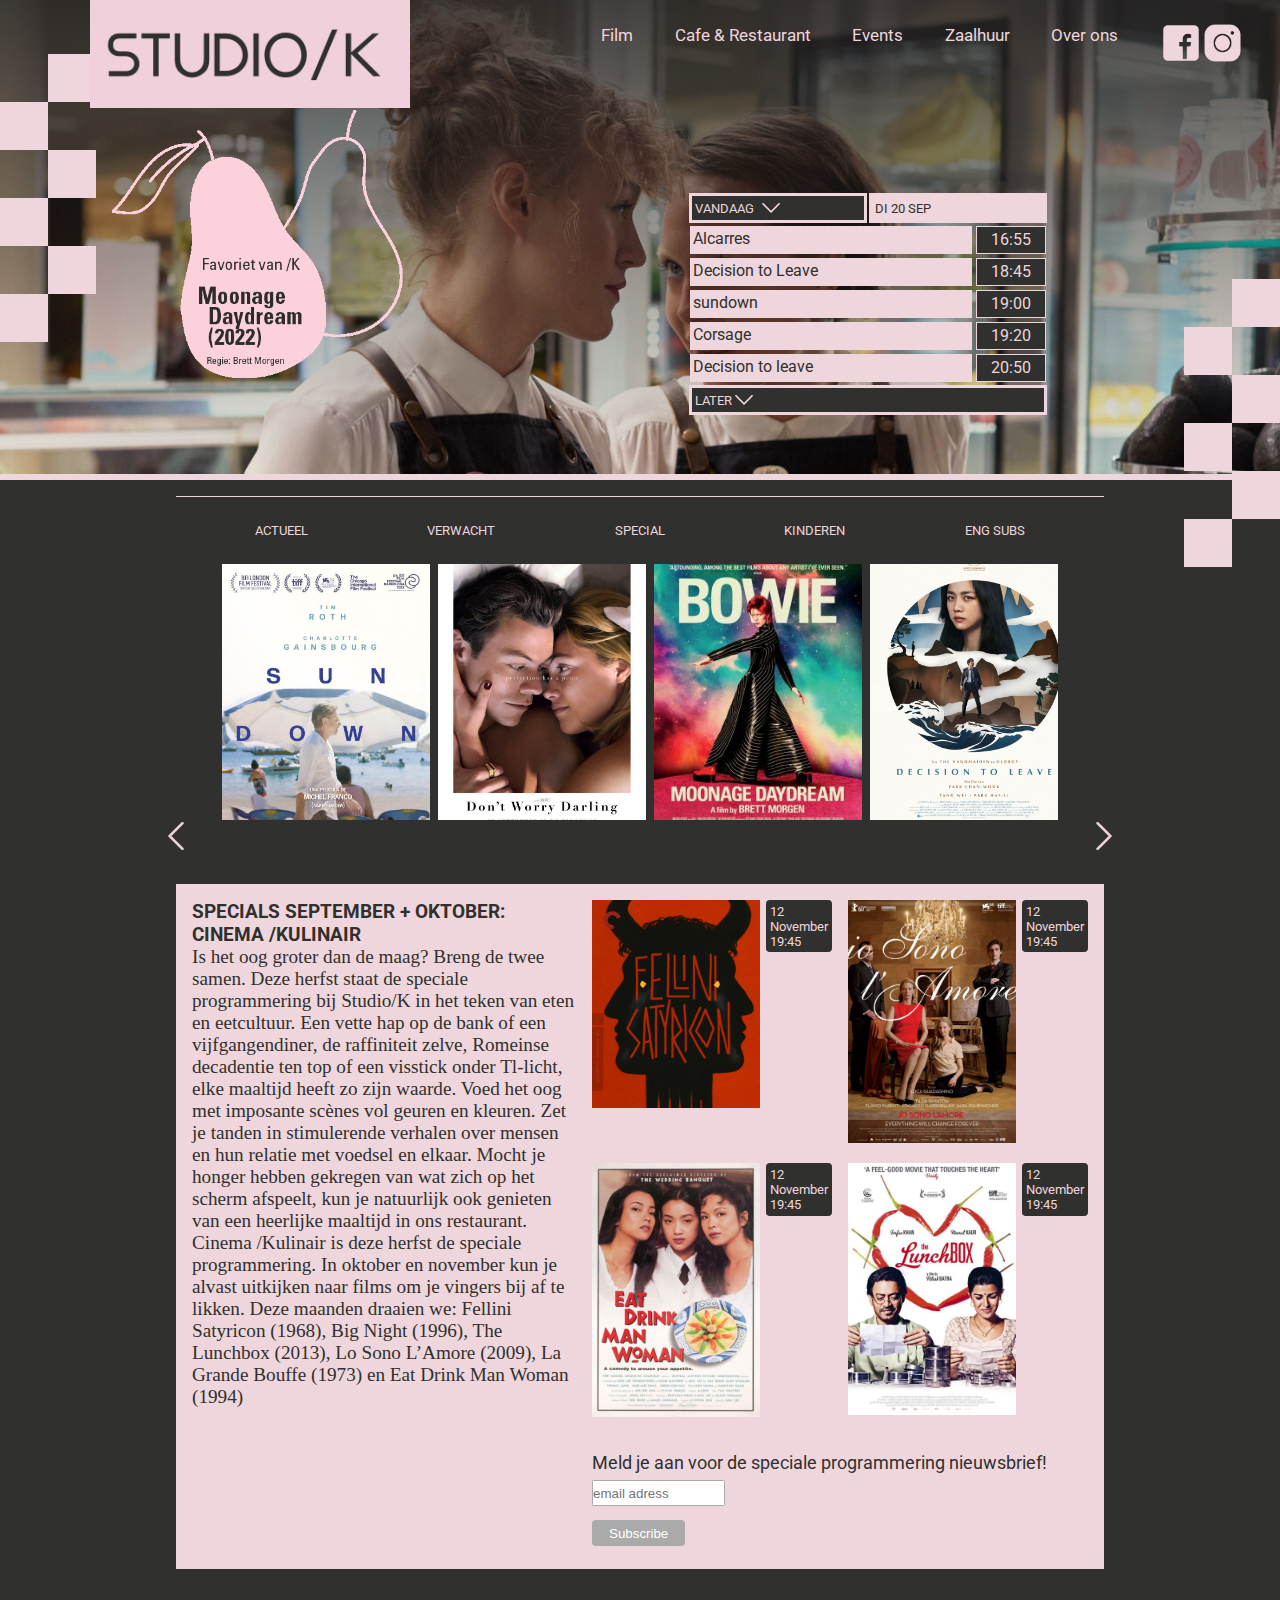
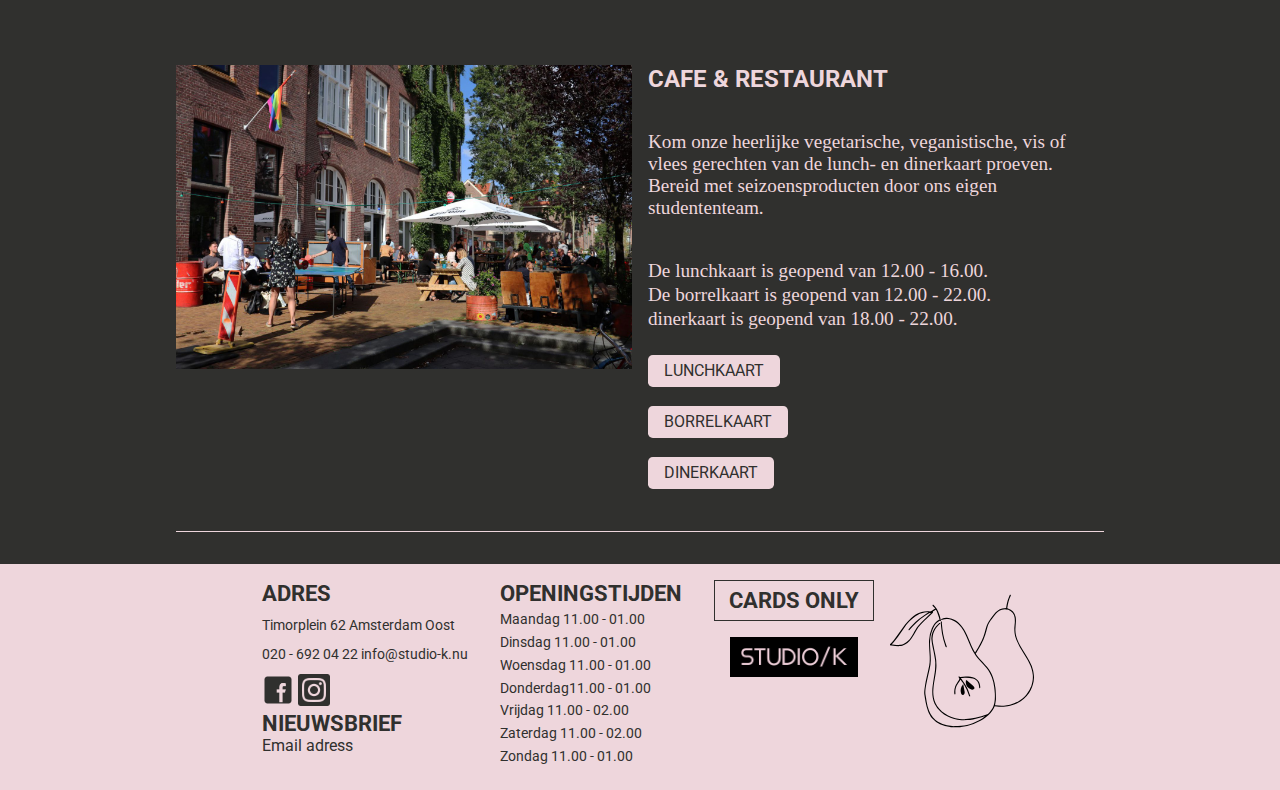
==== commit 74324d87: "Add files via upload" ====
--- a/index.html
+++ b/index.html
@@ -21,8 +21,9 @@
 
 <body>
     <header>
-        <a href="file:///Users/tessvdsluis/Documents/basiswebsite-2/index.html#"><img src="images/logo-studio:k.png" alt="logo studio-k"></a>
-        <button><img src="images/hamburger.png" alt="menu"></button>
+        <a href="file:///Users/tessvdsluis/Documents/basiswebsite-2/index.html#"><img src="images/logo-studio:k.png" alt="Logo studio-k"></a>
+        <a href=""><img src="images/favorietvank-1.png" alt="Foto van favorieten film van de week gekozen door studio-k: Moonage daydream"></a>
+        <button><img src="images/hamburger.png" alt="menu icon"></button>
         <nav>
             <ul>
                 <li> <a href="#">Film</a></li>
@@ -30,15 +31,17 @@
                 <li> <a href="#">Events</a></li>
                 <li> <a href="file:///Users/tessvdsluis/Documents/basiswebsite-2/index2.html">Zaalhuur</a></li>
                 <li> <a href="#">Over ons</a></li>
-                <li><img src="images/icons8-facebook-500.png" alt="Facebook icon"> <img src="images/icons8-instagram-500.png" alt="Instagram Icon"></li>
+                <li><img src="images/icons8-facebook-500.png" alt="Facebook icon"> 
+                    <img src="images/icons8-instagram-500.png" alt="Instagram Icon"></li>
             </ul>
         </nav>
+
+        <div></div>
+        <div></div>
     </header>
     
     <main>
         <section> 
-            <h2> Kalender</h2>
-            <a href=""><img src="images/favorietvank-1.png" alt="Image van favoriete film"></a>
             <ul>
             <li><button>VANDAAG</button> <img src="" alt=""> <button><date>DI 20 SEP</date></button></li>
             <li><a href="#">Alcarres</a> <a href="#"><time> 16:55</time></a></li>
@@ -63,15 +66,15 @@
            
            
             <ul>
-                <li> <a href="">Sundown<img src="images/Sundown-filmposter-717x1024.jpg" alt="cover film sundown"></a></li>
+                <li> <a href="#"><img src="images/Sundown-filmposter-717x1024.jpg" alt="cover film sundown"></a></li>
 
-                <li> <a href="">Don't worry darling<img src="images/2303_pos-691x1024.jpg" alt="cover film Don't worry darling"></a></li>
+                <li> <a href="#"><img src="images/2303_pos-691x1024.jpg" alt="cover film Don't worry darling"></a></li>
 
-                <li> <a href="#">Moonage daydream<img src="images/daydream.jpeg" alt="cover film Moonage daydream"></a></li>
+                <li> <a href="#"><img src="images/daydream.jpeg" alt="cover film Moonage daydream"></a></li>
 
-                <li> <a href="#">Decision to leave <img src="images/Decision-to-Leave.jpg"  alt="Decision to leave"></a></li>
+                <li> <a href="#"> <img src="images/Decision-to-Leave.jpg"  alt="cover film Decision to leave"></a></li>
 
-                <li> <a href="#">Corsage <img src="images/2217_pos-717x1024.jpg" alt="cover film Corsage"></a></li>
+                <li> <a href="#"><img src="images/2217_pos-717x1024.jpg" alt="cover film Corsage"></a></li>
             </ul>
 
             <a href="previous" aria-label="Naar het element aan de linkerkant"> <img src="images/prev.png" alt="previous button"></a>
@@ -81,93 +84,70 @@
         </section>
 
         <section>
+            <div>
+                <h2>SPECIALS SEPTEMBER + OKTOBER: CINEMA /KULINAIR</h2>
+                <p>
+                    Is het oog groter dan de maag? Breng de twee samen. Deze herfst staat de speciale programmering bij Studio/K in het teken van 
+                    eten en eetcultuur. Een vette hap op de bank of een vijfgangendiner, de raffiniteit zelve, Romeinse decadentie ten top of een visstick 
+                    onder Tl-licht, elke maaltijd heeft zo zijn waarde. Voed het oog met imposante scènes vol geuren en kleuren. Zet je tanden in stimulerende 
+                    verhalen over mensen en hun relatie met voedsel en elkaar. Mocht je honger hebben gekregen van wat zich op het scherm afspeelt, 
+                    kun je natuurlijk ook genieten van een heerlijke maaltijd in ons restaurant. Cinema /Kulinair is deze herfst de speciale programmering. 
+                    In oktober en november kun je alvast uitkijken naar films om je vingers bij af te likken. Deze maanden draaien we: Fellini Satyricon (1968), 
+                    Big Night (1996), The Lunchbox (2013), Lo Sono L’Amore (2009), La Grande Bouffe (1973) en Eat Drink Man Woman (1994)
+                </p>    
+            </div>
+            <div>
+                <ul>
+                    <li> <a href=""><img src="images/fellini-poster-420x522.png" alt="cover film sundown" ></a><a href="#"><time>12 November  19:45</time></a></li>
 
-            <article>
+                    <li> <a href=""><img src="images/filmposter--420x609.jpg"  alt="cover film sundown"></a><a href="#"><time>12 November 19:45</time></a></li>
 
-                     <h2>SPECIALS
-                    SEPTEMBER + OKTOBER: CINEMA /KULINAIR</h2>
-           
-    
-                     <p>
-                        Is het oog groter dan de maag? Breng de twee samen. Deze herfst staat de speciale programmering bij Studio/K in het teken van 
-                        eten en eetcultuur. Een vette hap op de bank of een vijfgangendiner, de raffiniteit zelve, Romeinse decadentie ten top of een visstick 
-                        onder Tl-licht, elke maaltijd heeft zo zijn waarde. Voed het oog met imposante scènes vol geuren en kleuren. Zet je tanden in stimulerende 
-                        verhalen over mensen en hun relatie met voedsel en elkaar. Mocht je honger hebben gekregen van wat zich op het scherm afspeelt, 
-                        kun je natuurlijk ook genieten van een heerlijke maaltijd in ons restaurant. Cinema /Kulinair is deze herfst de speciale programmering. 
-                        In oktober en november kun je alvast uitkijken naar films om je vingers bij af te likken. Deze maanden draaien we: Fellini Satyricon (1968), 
-                        Big Night (1996), The Lunchbox (2013), Lo Sono L’Amore (2009), La Grande Bouffe (1973) en Eat Drink Man Woman (1994)
-                    </p>
-   
-            </article>
+                    <li> <a href=""><img src="images/eat-drink.-poster--420x636.jpg" alt="cover film sundown"></a><a href="#"><time>12 November 19:45</time></a></li>
 
-            <ul>
-                <li> <a href=""><img src="images/fellini-poster-420x522.png" alt="cover film sundown" ></a><a href="#"><time>November 12 19:45</time></a></li>
-
-                <li> <a href=""><img src="images/filmposter--420x609.jpg"  alt="cover film sundown"></a><a href="#"><time>November 12 19:45</time></a></li>
-
-                <li> <a href=""><img src="images/eat-drink.-poster--420x636.jpg" alt="cover film sundown"></a><a href="#"><time>November 12 19:45</time></a></li>
-
-                <li> <a href=""><img src="images/Lunchbox-filmposter-420x630.jpg" alt="cover film sundown"></a> <a href="#"><time>November 12 19:45</time></a></li>
-                <li>  
-                    <form>
-                        <label for="fname"> Meld je aan:</label>
-                        <input type="text"  name="fname">
-                        <a href="#">subscribe!</a>
-                    </form>
-                    
-                </li>
-            </ul>
-
+                    <li> <a href=""><img src="images/Lunchbox-filmposter-420x630.jpg" alt="cover film sundown"></a> <a href="#"><time>12 November 19:45</time></a></li>
+                </ul>
+                <form>
+                    <p>Meld je aan voor de speciale programmering nieuwsbrief!</p>
+                    <input type="text" placeholder="email adress" name="email"/>
+                    <input type="submit" name="Subscribe"  value="Subscribe"/>
+                </form>
+            </div>
         </section>
 
 
         <section>
-            <section>
-                <h2>CAFÉ & RESTAURANT</h2>
-                <img src="images/IMG_1608X-1536x1024.jpeg" alt="Restaurant" width="400px">
+            <div>
+                <h2>Cafe & restaurant</h2>
+                <p> Kom onze heerlijke vegetarische, veganistische, vis of vlees gerechten van de lunch- en dinerkaart proeven. 
+                    Bereid met seizoensproducten door ons eigen studententeam.<p>
+                <p> De lunchkaart is geopend van 12.00 - 16.00.</p>
+            
+                <p> De borrelkaart is geopend van 12.00 - 22.00.</p>
+                <p> dinerkaart is geopend van 18.00 - 22.00.</p>
+                 <ul>
+                    <li><a href="#">Lunchkaart</a></li>
+                    <li><a href="#">Borrelkaart</a></li>
+                    <li><a href="#">Dinerkaart</a></li>
+                 </ul>
+            </div>
+            <img src="images/IMG_1608X-1536x1024.jpeg" alt="Foto van het terras van studio-k, gezellige sfeer met een zonnetje en pingpong tafel" width="400px">
         </section>
-
-         <section>
-                <p>Kom onze heerlijke vegetarische, veganistische, vis of vlees gerechten van de lunch- en dinerkaart proeven. Bereid met seizoensproducten door ons eigen studententeam.
-
-                 <p>
-                De lunchkaart is geopend van 12.00 - 16.00.</p>
-            
-                    <p>
-                    De borrelkaart is geopend van 12.00 - 22.00.</p>
-                    
-                    <p>
-                    De dinerkaart is geopend van 18.00 - 22.00.</p>
-                        <ul>
-                            <li><a href="#">Lunchkaart</a></li>
-                            <li><a href="#">Borrelkaart</a></li>
-                            <li><a href="#">Dinerkaart</a></li>
-                        </ul>
-                    
-            </section>
-            </section>
-        <button><img src="" alt="">Reserveren restaurant</button> 
     </main>
 
 
     <footer>
-        <section>
-        <h2>Adres</h2 >
-        <p>Timorplein 62
-            Amsterdam Oost</p>
-            <p>020 - 692 04 22
-                info@studio-k.nu</p>
-                <h2>Nieuwsbrief</h2>
-                <form action="email">Email adres</form>
-                <a href="#">subscribe</a>
-                <h2>CARDS ONLY</h2>
-                <img src="images/logo_footer.png" alt="peer">
-                
-            </section>
+            <div>
+                <h2>Adres</h2 >
+                <p>Timorplein 62 Amsterdam Oost</p>
+                <p>020 - 692 04 22 info@studio-k.nu</p>
+                    <img src="images/facebookblack.png" alt="Facebook icon"> 
+                    <img src="images/instagramblack.png" alt="Instagram Icon">
+                    <h2>Nieuwsbrief</h2>
+                    <form action="email">Email adress</form>
+                    <a href="#">subscribe</a>
+            </div>
 
-
-
-            <section>
+            <div>
                 <h2>Openingstijden</h2>
                 <ul>
                 <li>Maandag <time>11.00 - 01.00</time></li> 
@@ -178,9 +158,14 @@
                 <li>Zaterdag <time>11.00 - 02.00</time></li>
                 <li>Zondag <time>11.00 - 01.00</time></li>
                 </ul>  
+            </div>
+
                 <img src="images/peer (1).svg" alt="peer">
-            </section>
-            
+
+            <div>
+                <h2>CARDS ONLY</h2>
+                <img src="images/logo_footer.png" alt="peer">
+            </div>
     </footer>
 
 <script src="scripts/script.js"> </script>
--- a/styles/style.css
+++ b/styles/style.css
@@ -7,6 +7,7 @@
 
 button, summary {
     cursor: pointer;
+    font-family:'Roboto', sans-serif;
 }
 
 
@@ -24,10 +25,10 @@
 /* HEADER */
 /****************/
 
-header a img {
+header > a img {
   position: absolute;
   width: 13em;
-  z-index:3;
+  z-index:4;
 }
 
 header button {
@@ -37,25 +38,28 @@
   right: 0;
   width: 3.2em;
   padding: 0.8em;
-  z-index: 2;
-}
-
-nav ul li img {
-  width: 2em;
-}
-
+  z-index: 4;
+}
+
+header button img {
+  width: 100%;
+}
 
 nav {
   position: absolute;
   background-color: var(--color-background);
-  padding: 2em 3em .7em 1em;
+  padding: 1em 1em;
   right: 0;
   top: 0;
   display:none;
 }
 
+nav ul  {
+  margin: 0 auto;
+}
+
 nav ul li {
-  margin: .5em;
+  margin: .5em .1em;
 }
 
 nav ul li:last-of-type {
@@ -63,18 +67,66 @@
   display: flex;
 }
 
-button {
-  font-family:'Roboto', sans-serif;
-}
-  
-
-/**********************/
-/* HAMBURGER MENU */
-/*********************/
+
+nav ul li a:hover {
+  text-decoration: underline;
+  text-decoration-color: #EED6DC;
+  text-decoration-thickness: .1em ;
+}
+
+nav ul li img {
+  width: 2em;
+}
+
+
+/* Hamburger menu */
+
+@media (min-width: 40em) {
+
+  header > a img {
+    position: absolute;
+    width: 20em;
+    z-index:4;
+  }
+}
+
+@media (min-width: 55em) {
+  header button {
+    display: none;
+  }
+  nav  {
+    display:unset;
+    background-color:unset;
+    display:flex;
+  }
+
+  nav ul  {
+    display: flex;
+  }
+
+  nav ul a {
+    display: flex;
+  }
+}
+
+  @media (min-width: 60em) {
+    nav ul li {
+      margin: .5em .5em;
+      font-size: 1.1em;
+    } 
+}
+
+@media (min-width: 80em) {
+  nav ul li {
+    margin: .5em 1em;
+    font-size: 1.3em;
+  } 
+}
 
 /* wanneer er geklikt wordt: */
 nav.toonMenu {
   display:unset; 
+  z-index:3;
 }
 
 
@@ -83,41 +135,84 @@
 /**********/
 /* FOOTER */
 /**********/
+
 
 footer {
   background-color:var(--color-accent-background);
   color: var(--color-background);
   font-family:'Roboto', sans-serif;
   display:flex;
-  
-}
-
-footer img {
+  flex-wrap: wrap;
+  width: 100%;
+}
+
+footer > div  {
+  margin: 1em 1em;
+  max-width: 40%;
+}
+
+footer > div:nth-of-type(3){
+  order:1;
+}
+
+footer div ul li {
+  font-size: .9em;
+  margin-top: .4em;
+}
+
+footer div ul li a {
+  width: 10em;
+}
+
+footer > div:nth-of-type(3) h2 {
+  border: solid var(--color-background);
+  border-width: .05em;
+  padding: .3em 0em;
+  text-align: center;
+}
+
+footer > img {
   max-width: 9em;
-  min-width: 1em;;
+  order: 2;
+  margin-bottom: 2em;
+}
+
+footer p {
+  font-size: .9em;
+  margin: .8em 0;
 }
 
 footer h2 {
   text-transform: uppercase;
-  font-weight: 200em;
-
-}
-
-footer > section:first-of-type {
+  font-size: 1.4em;
+  font-family: 'Open Sans', sans-serif;
+  font-family: 'Roboto', sans-serif;
+}
+
+footer div:nth-of-type(1) img {
+  width: 2em;
+  height: 2em;
+}
+
+footer div:nth-of-type(3) img {
+  max-width: 8em;
+  order: 2;
   margin: 1em 1em;
-  flex-direction: column;
-  width: 50%;;
-  align-items: flex-start;
-  padding: 1em 0em;;
-}
-
-footer > section:nth-of-type(2) {
-  margin: 1em 1em;
-  flex-direction: column;
-  width: 50%;;
-  align-items: flex-end;
-  padding: 1em 0em;
-} 
-
-
-
+}
+
+
+footer div:nth-of-type(2) ul li time {
+  text-align: right;
+}
+
+
+@media (min-width: 55em) {
+    main {
+      margin: 0 10em;
+    }
+
+    footer {
+      grid-template-columns: 1fr 1fr 1fr;
+      justify-content: center;
+    }
+  }
--- a/styles/style1.css
+++ b/styles/style1.css
@@ -13,10 +13,10 @@
     background-color: unset;
 }
 
-img {
-  width:100%;
-}
-
+
+main {
+  position: relative;
+}
 
 /*********************/
 /* CUSTOM PROPERTIES */
@@ -27,12 +27,13 @@
     --color-background:#30302e;
     --color-accent-background: #EED6DC;
     --color-accent-text:#30302e;
-}
-
-
-/****************/
-/* JOUW STYLING */
-/****************/
+    --color-accent-background-opacity: rgb(240 209 219 / .8);
+}
+
+
+/************/
+/* ALGEMEEN */
+/************/
 body {
   color:var(--color-text);
   background-color:var(--color-background);
@@ -63,32 +64,25 @@
 /**********/
 
 header {
-  background-image: url(../images/appelsap.jpg);
+  background-image: linear-gradient(to top, rgba(245, 246, 252, 0), rgba(35, 33, 34, 0.83)), url(../images/Girls-Favo.jpg);
   background-repeat:no-repeat;
-  background-size: cover;
+  background-size:cover;
   height: 9em;
   border-bottom: 0.4em solid var(--color-accent-background);
-}
-
-main section:nth-of-type(1) img {
+  background-position: center;
+  z-index:-1;
+  
+}
+
+header a:nth-of-type(2 ) img {
   display:none;
-}
-
-
-header section {
-  position: absolute;
-  display: flex;
-  right: 0;
-  top:0;
-}
-
-header section ul {
-  flex-direction: row;
-}
-
-header section ul li img {
-  width:2.8em;
-}
+  z-index:1;
+}
+
+header > div:nth-of-type(1) {
+  display: none;
+}
+
 
 
 @media (min-width: 30em) {
@@ -101,17 +95,66 @@
   header {
     height:12em;
   }
-}
-
-@media (min-width: 40em) {
-  header {
-    height:14em;
-  }
-  main section:nth-of-type(1) img {
-    display:unset;
+  
+}
+
+
+@media (min-width: 55em) {
+
+
+  header > div:nth-of-type(1) {
+    display: grid;
+    margin-top: 6em;
     position:absolute;
-    max-width: 15em;
-    top: 0; 
+    bottom: calc(37%);
+    right: 0;
+    grid-template-columns: 1fr 1fr;
+
+    width:6em;
+    aspect-ratio:1/3;
+
+
+    background-image: conic-gradient(
+      transparent 0deg 90deg,
+      var(--color-accent-background) 90deg 180deg,
+      transparent 180deg 270deg,
+      var(--color-accent-background) 270deg 360deg
+    );
+
+    background-size: 6em 6em;
+
+    transform: scaleX(-1);
+  }
+
+
+  header > div:nth-of-type(2) {
+    display: grid;
+    margin-top: 6em;
+    position:absolute;
+    bottom: calc(62%);
+    left: 0;
+    grid-template-columns: 1fr 1fr;
+    width:6em;
+    aspect-ratio:1/3;
+
+    background-image: conic-gradient(
+      transparent 0deg 90deg,
+      var(--color-accent-background) 90deg 180deg,
+      transparent 180deg 270deg,
+      var(--color-accent-background) 270deg 360deg
+    );
+
+    background-size: 6em 6em;
+
+    transform: scaleX(-1);
+  } 
+
+  header > a img {
+    left: 5.6em;
+  }
+
+  nav ul li a {
+    font-size: .8em;
   }
 }
 
@@ -121,18 +164,17 @@
 /**********/
 
 main section:nth-of-type(1) {
-  width: 22em;
   margin: 0;
 }
 
 main section:nth-of-type(1) ul {
-  width: 100%;
-}
-
-main section:nth-of-type(1) h2 {
-  display:none;
-  }
-
+  width: 90%;
+}
+
+main section:nth-of-type(1) > ul li {
+  height: 2em;
+  display: flex;
+}
 main section:nth-of-type(1) > ul li button {
   color:var(--color-text);
   background-color:var(--color-background);
@@ -142,17 +184,6 @@
   min-width: 10em;
 }
 
-main section:nth-of-type(1) > ul li {
-  height: 2em;
-  display: flex;
-}
-
-main section:nth-of-type(2) > a:nth-of-type(1) img {
-  position:absolute;
-  width: 2em;
-  left: 0;
-}
-  
   /* button vandaag */
   main section:nth-of-type(1) > ul li:first-of-type button {
       width: 50%;
@@ -168,9 +199,17 @@
       background-size: contain;
       background-repeat: no-repeat;
       background-position: 5em;
-
   }
   
+    /* DI 20 SEP DATA */
+  main section:nth-of-type(1) > ul li:first-of-type button:nth-of-type(2) {
+      width: 50%;
+      margin: .1em;
+      text-align: start;
+      color:var(--color-background);
+      background-color:var(--color-accent-background);
+  }
+
 
   /* films */
   main section:nth-of-type(1) > ul li:nth-of-type(-n+6) a:first-of-type {
@@ -193,6 +232,7 @@
       text-align: center;
       margin: .1em;
   }
+
   
    /* later button */
   main section:nth-of-type(1) > ul li:last-of-type button {
@@ -203,33 +243,66 @@
       background-size: contain;
       background-repeat: no-repeat;
       background-position: 3em;
-
-  }
-
-  main section:nth-of-type(1) > ul li:first-of-type button:nth-of-type(2) {
+  }
+
+
+main section:nth-of-type(1) h2 {
+  display:none;
+  }
+
+
+@media (min-width: 40em) {
+  
+  header {
+    height:14em;
+  }
+
+  main section:nth-of-type(1) {
     width: 50%;
-    margin: .1em;
-    text-align: start;
-    color:var(--color-background);
-    background-color:var(--color-accent-background);
-
-}
-
-
+  }
+
+  main section:nth-of-type(1) {
+    margin: 0 auto;
+  }
+
+  header a:nth-of-type(2) img {
+    display:block;
+    position:absolute;
+    max-width: 15em;
+    top: .3em; 
+    left:1em;
+  }
+}
+
+  @media (min-width: 55em) {
+    header {
+      height:30em;
+    }
+    
+    main section:nth-of-type(1)  {
+      position: absolute;
+      z-index: 1;
+      bottom: calc(100% + 5em);
+      right: 0;
+      width: 25em;
+      margin: 0 2em;
+    }
+
+      header a:nth-of-type(2) img {
+        max-width: 30em;
+        top: 6em;
+        left: 7em;
+    }
+}
 
 /********************/
 /* AANKOMENDE FILMS */
 /*********************/
 
-
-main section:nth-of-type(2) h2 {
-display:none;
-}
-
-main section:nth-of-type(1) {
-  display: flex;
-  justify-content: center;
-
+main section:nth-of-type(2) {
+  border-top: solid var(--color-accent-background);
+  border-width: .1em;
+  margin: 1em 1em;
 }
 
 main section:nth-of-type(2) ul:first-of-type {
@@ -243,13 +316,6 @@
   padding: 0.5em;
   text-align: justify;
   text-transform: uppercase; 
-}
-
-main section:nth-of-type(2) ul li a img {
-height: 100%;
-width: 10em;
-height: 14em;
-object-fit:cover;
 }
 
 main section:nth-of-type(2) ul li {
@@ -262,19 +328,22 @@
   display: flex;
   flex-direction: column;
  }
-   
- @media (min-width: 30em) {
-
-  main section:nth-of-type(2) ul:first-of-type {
-    font-size: larger;
-  }
-
-    main section:nth-of-type(2) ul li a img {
-      width: 14em;
-      height: 18em;
-      object-fit:cover;
-      }
-
+
+main section:nth-of-type(2) ul li a img {
+height: 100%;
+width: 10em;
+height: 14em;
+object-fit:cover;
+}
+
+main section:nth-of-type(2) > a:nth-of-type(1) img {
+  position:absolute;
+  width: 2em;
+  left: 0;
+}
+
+main section:nth-of-type(2) h2 {
+  display:none;
 }
 
 /* CAROUSEL */
@@ -296,15 +365,12 @@
 }
 
 main section:nth-of-type(2) ul:nth-of-type(2) li {
-
-  flex-basis:40%;
+  flex-basis:60%;
   flex-grow: 1;
   align-items:center;
   gap:.25em;
-  
   /* een kind geeft aan waar 't snapt */
   scroll-snap-align: center;
-  
   /* de elementen in de li flexen weer verticaal */
   /* maar nu in omgekeerde volgorde */
   display:flex;
@@ -314,153 +380,199 @@
 /* PREV EN NEXT LINKBUTTONS */
 
 
-main section:nth-of-type(2) > a:nth-of-type(2) img {
-position:absolute;
-width: 2em;
-right: 0;
-}
-
 main section:nth-of-type(2) > a:nth-of-type(1) img {
   position:absolute;
   width: 2em;
   left: 0;
-  }
-
+}
+
+main section:nth-of-type(2) > a:nth-of-type(2) img {
+  position:absolute;
+  width: 2em;
+  right: 0;
+}
 
 main section:nth-of-type(2) ul li a:first-of-type::after {
-    content: '';
-    position: absolute;
-    color: white;
-    padding-top: 60%;
-    left: 0;
-    width: 100%;
-    height: 100%;
+  content: '';
+  position: absolute;
+  color: var(--color-accent-text);
+  padding-top: 60%;
+  left: 0;
+  width: 100%;
+  height: 100%; 
 }
 
 main section:nth-of-type(2) ul li:first-of-type:hover a:first-of-type::after {
-    content: 'film';
-    background-color: red;
+  content: 'sundown';
+  background-color: var(--color-accent-background-opacity);
+       
+}
+
+main section:nth-of-type(2) ul li:nth-of-type(2):hover a:first-of-type::after {
+  content: 'Dont worry darling';
+  background-color: var(--color-accent-background-opacity);
+}
+
+main section:nth-of-type(2) ul li:nth-of-type(3):hover a:first-of-type::after {
+  content: 'Moonage daydream';
+  background-color: var(--color-accent-background-opacity);
+}
+
+
+main section:nth-of-type(2) ul li:nth-of-type(4):hover a:first-of-type::after {
+  content: 'Decision to leave';
+  background-color: var(--color-accent-background-opacity);
+}
+
+main section:nth-of-type(2) ul li:nth-of-type(5):hover a:first-of-type::after {
+  content: 'Corsage';
+  background-color: var(--color-accent-background-opacity);
 }
 
 /* CODEPEN SANNE / GRID EINDE*/
+
+
+@media (min-width: 30em) {
+  main section:nth-of-type(2) ul:first-of-type {
+    font-size: larger;
+  }
+
+  main section:nth-of-type(2) ul li a img {
+    height: 16em;
+    width: 13em;
+  }
+}
+
+
+
 
 /************/
 /* SPECIALS */
 /************/
-
-main section:nth-of-type(3) ul li a:last-of-type {
-  display: flex;
-  
-}
-
-main section:nth-of-type(3) ul {
-  width: 50%;
-}
-
-main section:nth-of-type(3) ul li a  {
-  width: 50%;
-}
-
-main section:nth-of-type(3) ul li a +  a {
-  width: 25%;
-}
-
-main section:nth-of-type(3) ul li a:first-of-type {
-  width: 100%;
-  display: flex;
-  justify-content: end;
-  
-
-}
-
-
-main section:nth-of-type(3) ul li{
-  flex-direction: row;
-  display: flex;
-  padding: 1em;
-}
-
 
 
 main section:nth-of-type(3) {
   background-color: var(--color-accent-background);
   margin:4em 1em;
   padding: 1em;
-  display:flex;
-  
+  display: grid;
+  gap: 1em;
+}
+
+main section:nth-of-type(3) ul {
+  margin: 0 0 2em 0;
+  padding: 0;
+  list-style: 0;
+  display: grid;
+  grid-template-columns: 1fr 1fr;
+  gap: 1em;
+}
+
+main section:nth-of-type(3) ul li {
+  display: flex;
+  align-items: start;
+  gap:.4em;
+}
+
+main section:nth-of-type(3) ul li a:last-of-type {
+  display: flex;
 }
 
 main section:nth-of-type(3) h2, p, form label {
   color: var(--color-background);
 }
+
+main section:nth-of-type(3) h2 {
+  color: var(--color-background);
+  font-family: 'Open Sans', sans-serif;
+font-family: 'Roboto', sans-serif;
+}
+
+main section:nth-of-type(3) img  {
+width: 100%
+}
+
+main section:nth-of-type(3) time {
+  background-color: var(--color-background);
+  color: var(--color-text);
+  font-size: small;
+  padding: 0.3em;
+  border-radius: .3em;
+}
+
 
 main section:nth-of-type(3) form {
   display: flex;
   flex-direction:column;
-
-}
-
-
-main section:nth-of-type(3) form  a {
-  color: var(--color-text);
-  background-color: var(--color-background);
-  padding: .5em 1em;
-  
-
-}
-
-main section:nth-of-type(3) time {
-  background-color: var(--color-background);
-  font-size: .1em;
-  color: var(--color-text);
-  padding: 0.9em;
-  border-radius: 1em;
-  height: fit-content;
-  width: 100%;
-}
-
-main section:nth-of-type(3) img  {
-  max-width: 6em;
-  display:inline;
-}
-
-main section:nth-of-type(3) article {
-  width:50%;
-  padding: .5em;
-}
-
-section:nth-of-type(3) ul li:last-of-type {
-  justify-content:flex-end;
- 
-}
-
-
+}
+
+main section:nth-of-type(3) form  p{
+  color: var(--color-accent-text);
+  font-family: 'Open Sans', sans-serif;
+  font-family: 'Roboto', sans-serif;
+  font-size: 1.1em;
+}
+
+main section:nth-of-type(3) form input:first-of-type {
+  max-width: 10em;
+  height: 2em;
+  border: solid #aaa;
+  border-radius: .1em;
+  border-width: .1em;
+  margin: .5em 0;
+}
+
+main section:nth-of-type(3) form input:last-of-type {
+  max-width: 7em;
+  height: 2em;
+  border-radius: .3em;
+  border: none;
+  margin: .5em 0;
+  color:white;
+  background-color: #aaa;
+}
+
+
+@media (min-width: 40em) {
+    
+  main section:nth-of-type(3) {
+    grid-template-columns: 24em 1fr;
+  }
+
+  main section:nth-of-type(3) ul {
+    grid-template-columns: 1fr;
+  }
+
+  main section:nth-of-type(3) img {
+    max-width: 20em;
+  }
+}
+
+@media (min-width: 80em) {
+  main section:nth-of-type(3) ul {
+    grid-template-columns: 1fr 1fr;
+  }
+}
 
 /*********************/
 /* CAFE & RESTAURANT */
 /*********************/
+
 main section:nth-of-type(4) {
-  display:flex;
-  flex-wrap:wrap;
+  display:grid;
+  gap: 1em;
+  margin: 1em 1em;
+  border-bottom: solid var(--color-accent-background);
+  border-width: .1em;
+  padding: 2em 0em;
+  margin-bottom: 2em;
+}
+
+section:nth-of-type(4) ul {
+  display: flex;
+  align-items:flex-start;
   flex-direction: column;
-}
-
-main section:nth-of-type(4) h2 {
-  font-size: 2em;
-  display:inline;
-}
-
-section:nth-of-type(4) p {
-  color: var(--color-text);
-  margin-top: 1em; 
-}
-
-section:nth-of-type(4) a {
-  background-color: var(--color-accent-background);
-  color:var(--color-background);
-  margin: 0em .3em;
-  padding: .2em .7em;
-  border-radius: 0.3em;
+ 
 }
 
 section:nth-of-type(4) li {
@@ -469,67 +581,57 @@
   margin-bottom: 1em ;
 }
 
-section:nth-of-type(4) ul {
-  display: flex;
-  align-items:flex-start;
-  flex-direction: column;
-}
-
-
-section:nth-of-type(4) section{
-  display:flex;
-  flex-direction:column;
-  margin: 1em;
-}
-
-main section:nth-of-type(4) section img{
+section:nth-of-type(4) li:first-of-type {
+  margin-top: 2em ;
+}
+
+section:nth-of-type(4) p:first-of-type,
+section:nth-of-type(4) p:nth-of-type(2) {
+  margin-top: 2em;
+}
+
+section:nth-of-type(4) a {
+  background-color: var(--color-accent-background);
+  color:var(--color-background);
+  padding: .4em 1em;
+  border-radius: 0.3em;
+  font-family: 'Open Sans', sans-serif;
+  font-family: 'Roboto', sans-serif;
+  text-transform: uppercase;
+}
+
+
+main section:nth-of-type(4) h2 {
+  font-size: 1.5em;
+  font-family: 'Open Sans', sans-serif;
+  font-family: 'Roboto', sans-serif;
+  text-transform: uppercase;
+}
+
+section:nth-of-type(4) p {
+  color: var(--color-text);
+  margin-top:.1em; 
+}
+
+main section:nth-of-type(4) img {
   width: 100%;
   display: block;
-}
-
-
-section:nth-of-type(4) section + section {
-  display: flex;
-}
-
+  grid-row-start: 1;
+}
 
 
 @media (min-width: 40em) {
   
   main section:nth-of-type(4) {
+   grid-template-columns: 1fr 1fr;
+    margin: 2em 1em;
+  }
+
+ main section:nth-of-type(4) div {
     display:flex;
-    margin: 1em;
-    flex-direction: row;
-    align-items: flex-start;
-  }
-
-    main section:nth-of-type(4) section {
-      display:flex;
-      width: 40%;
-      margin: 1em;
-    }
-    main section:nth-of-type(4) section img 
-    {
-      
-      max-width:none;
-      display: block;
-      position:unset;
-      margin: 1em;
-      flex-grow:1;
-    }
-    main section:nth-of-type(4) section + section {
-      display: flex;
-      margin-top: 4em;
-    }
-
-    
-
-  }
-
-
-
-
-
+    flex-direction: column;
+  }
+}
 
 
 /*****************/
@@ -542,21 +644,18 @@
   text-decoration-thickness: .1em ;
 }
 
-
 main section:nth-of-type(4) a:hover {
 background-color: var(--color-background);
 color:var(--color-accent-background);
 border: solid var(--color-text)
-
-}
-
-
-
-
-
-
-
-
-
-
-
+}
+
+
+
+
+
+
+
+
+
+
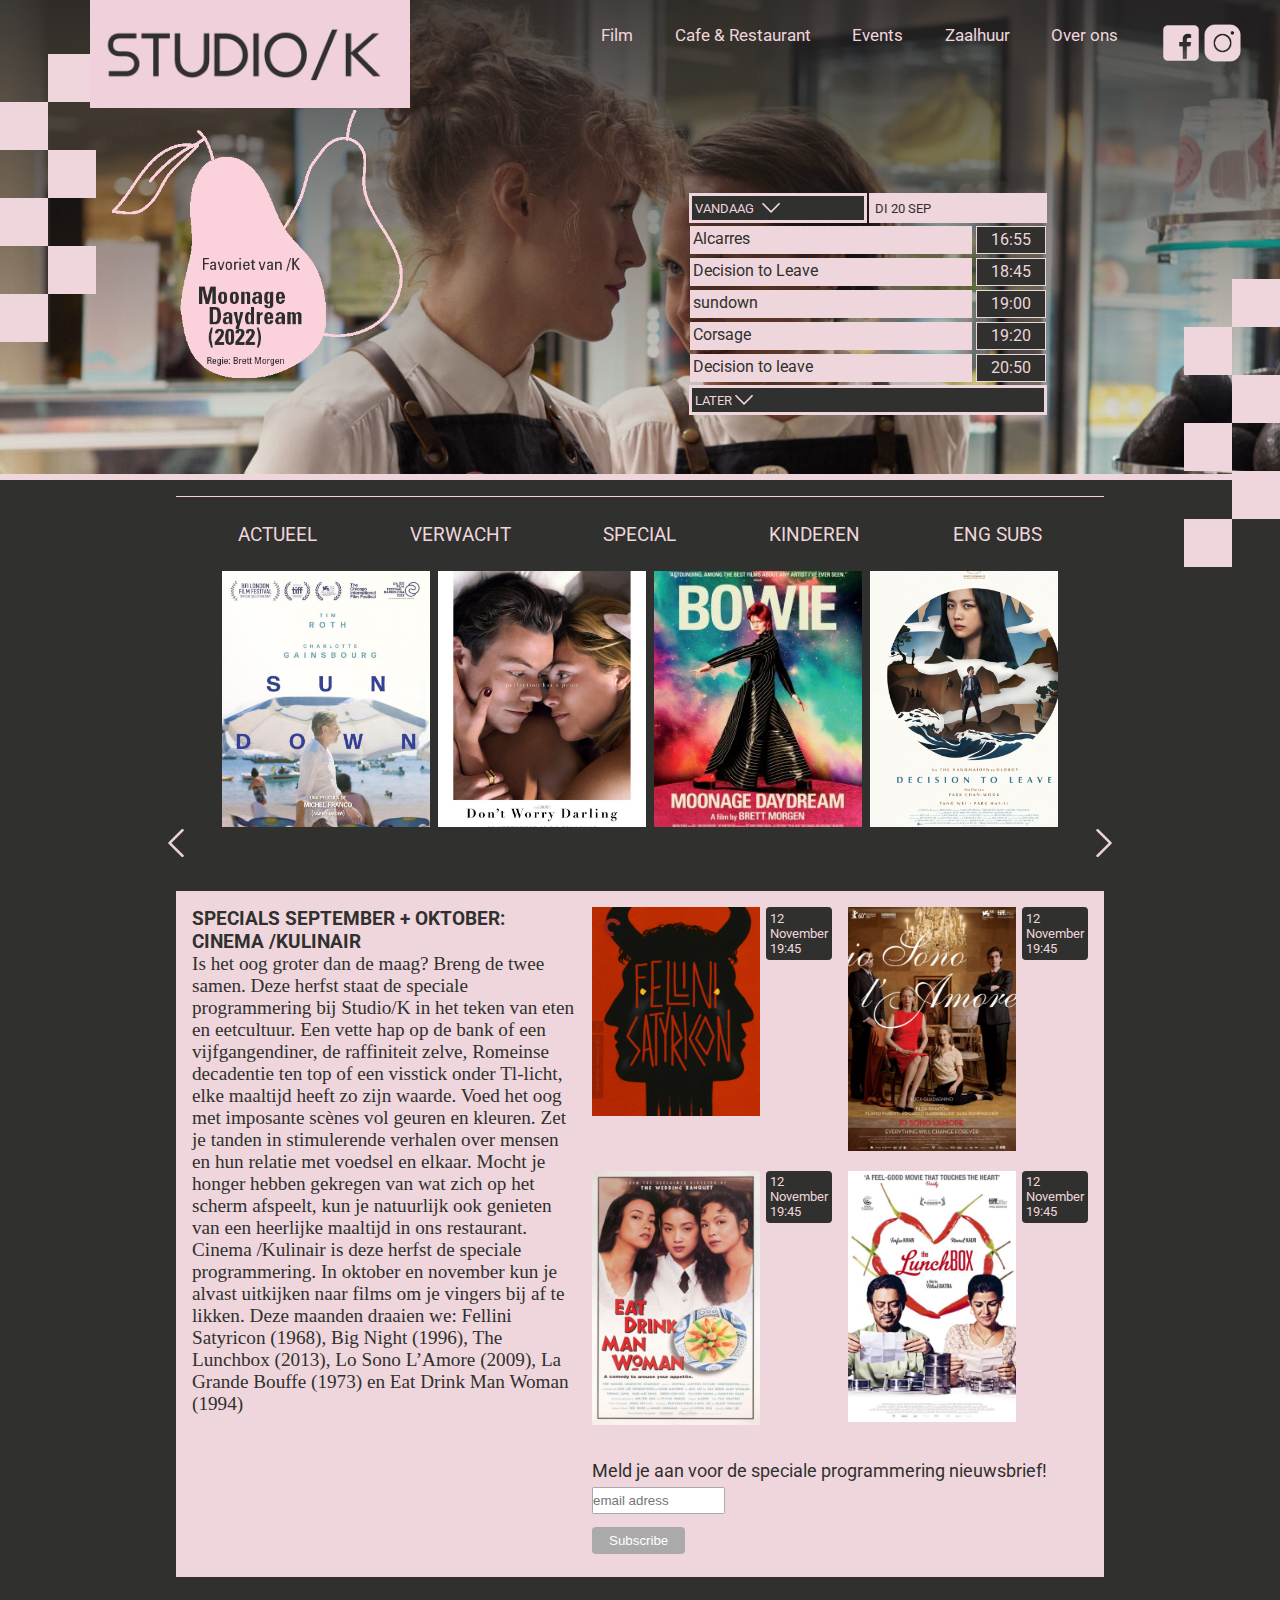
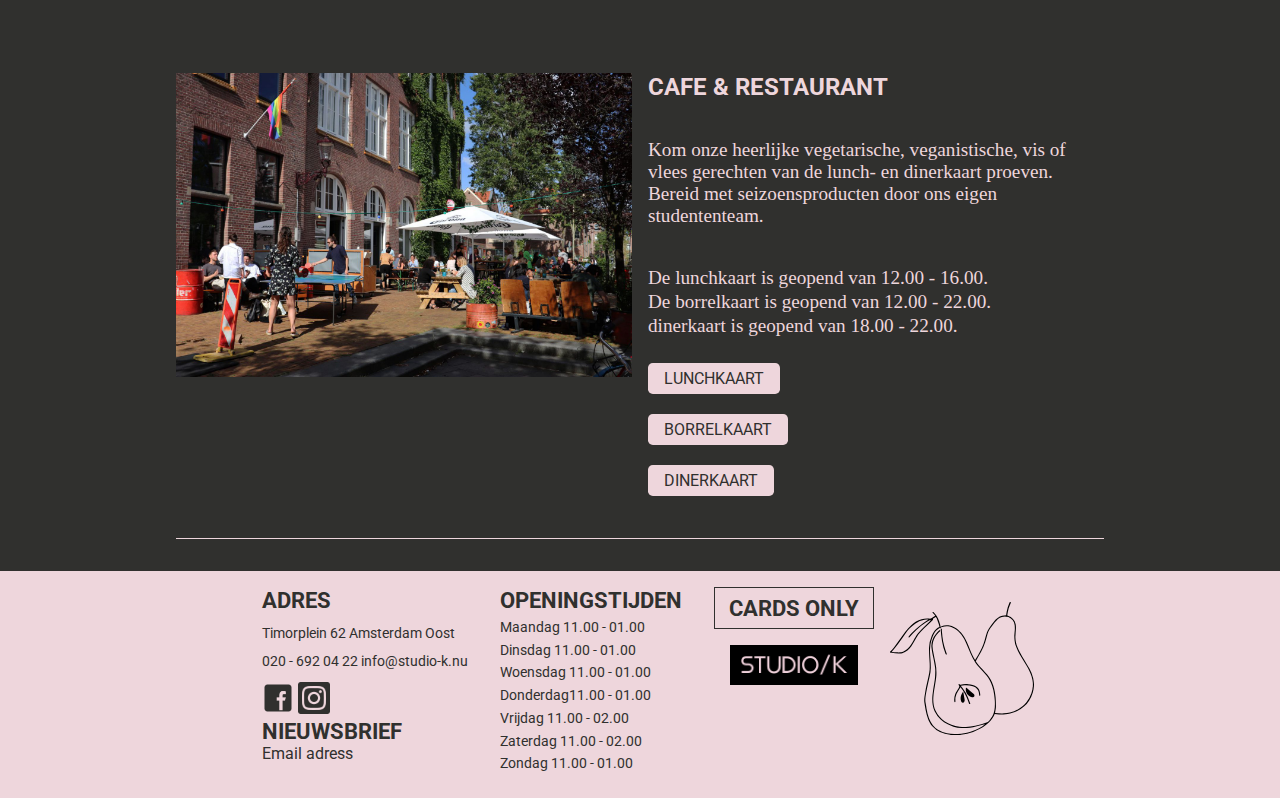
==== commit 17ffe4e2: "Add files via upload" ====
--- a/index.html
+++ b/index.html
@@ -29,7 +29,7 @@
                 <li> <a href="#">Film</a></li>
                 <li> <a href="#">Cafe & Restaurant</a></li>
                 <li> <a href="#">Events</a></li>
-                <li> <a href="file:///Users/tessvdsluis/Documents/basiswebsite-2/index2.html">Zaalhuur</a></li>
+                <li> <a href="index2.html">Zaalhuur</a></li>
                 <li> <a href="#">Over ons</a></li>
                 <li><img src="images/icons8-facebook-500.png" alt="Facebook icon"> 
                     <img src="images/icons8-instagram-500.png" alt="Instagram Icon"></li>
--- a/styles/style1.css
+++ b/styles/style1.css
@@ -34,6 +34,7 @@
 /************/
 /* ALGEMEEN */
 /************/
+
 body {
   color:var(--color-text);
   background-color:var(--color-background);
@@ -64,6 +65,7 @@
 /**********/
 
 header {
+  /* online bron */
   background-image: linear-gradient(to top, rgba(245, 246, 252, 0), rgba(35, 33, 34, 0.83)), url(../images/Girls-Favo.jpg);
   background-repeat:no-repeat;
   background-size:cover;
@@ -71,7 +73,6 @@
   border-bottom: 0.4em solid var(--color-accent-background);
   background-position: center;
   z-index:-1;
-  
 }
 
 header a:nth-of-type(2 ) img {
@@ -83,8 +84,6 @@
   display: none;
 }
 
-
-
 @media (min-width: 30em) {
   h2 {
   font-size: larger; 
@@ -95,13 +94,10 @@
   header {
     height:12em;
   }
-  
 }
 
 
 @media (min-width: 55em) {
-
-
   header > div:nth-of-type(1) {
     display: grid;
     margin-top: 6em;
@@ -433,13 +429,20 @@
 
 
 @media (min-width: 30em) {
-  main section:nth-of-type(2) ul:first-of-type {
-    font-size: larger;
+  main section:nth-of-type(2) ul:first-of-type li button{
+    font-size: 1.2em;
   }
 
   main section:nth-of-type(2) ul li a img {
     height: 16em;
     width: 13em;
+  }
+}
+
+
+@media (min-width: 50em) {
+  main section:nth-of-type(2) ul:first-of-type li button{
+    font-size: 1.2em;
   }
 }
 
